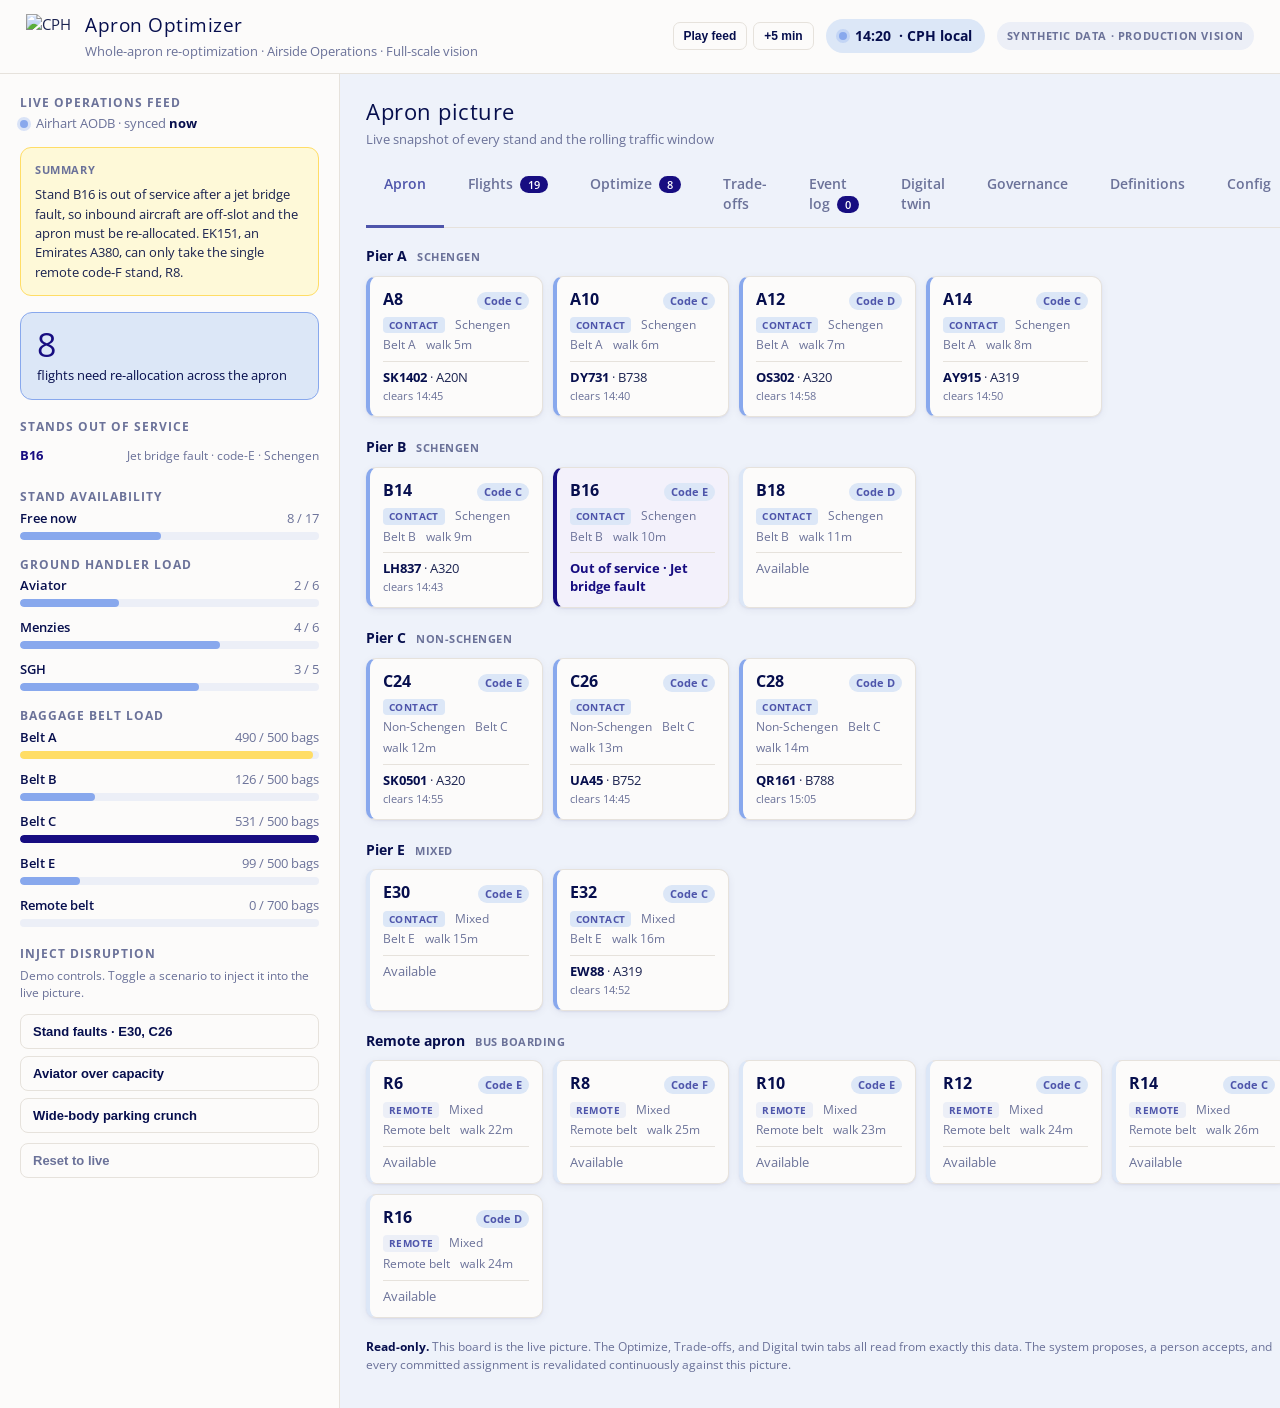
==== full-scale/index.html @ 027f17f8 "Initial commit: CPH Airside Disruption Copilot Decision-support copilot for airport stand allocation" ====
<!DOCTYPE html>
<html lang="en">
<head>
<meta charset="utf-8">
<meta name="viewport" content="width=device-width, initial-scale=1">
<title>CPH Apron Optimizer (Full Scale)</title>
<style>
  @font-face { font-family: 'CPH Airfield'; src: url('assets/fonts/CphAirfield-Positive.otf') format('opentype'); font-weight: 400 900; font-display: swap; }
  @font-face { font-family: 'Open Sans'; src: url('assets/fonts/OpenSans-Regular.ttf') format('truetype'); font-weight: 400; font-style: normal; font-display: swap; }
  @font-face { font-family: 'Open Sans'; src: url('assets/fonts/OpenSans-Italic.ttf') format('truetype'); font-weight: 400; font-style: italic; font-display: swap; }
  @font-face { font-family: 'Open Sans'; src: url('assets/fonts/OpenSans-Medium.ttf') format('truetype'); font-weight: 500; font-style: normal; font-display: swap; }
  @font-face { font-family: 'Open Sans'; src: url('assets/fonts/OpenSans-SemiBold.ttf') format('truetype'); font-weight: 600; font-style: normal; font-display: swap; }
  @font-face { font-family: 'Open Sans'; src: url('assets/fonts/OpenSans-Bold.ttf') format('truetype'); font-weight: 700; font-style: normal; font-display: swap; }

  :root {
    --midnight: #060e4d; --sunrise: #ffdd66; --sunshine: #fef9d8;
    --horizon: #dce7f7; --sky: #88a8ed; --twilight: #4e55ab; --evening: #170d81;
    --black: #171717; --white: #fcfbfa; --misty: #e6e2dc; --storm: #c4bfbb;
    --bg: #eef2fa; --card: #fcfbfa; --border: #e6e2dc; --ink: #1b2350; --muted: #6b7299;
    --pill: #eceff7; --shadow: 0 1px 2px rgba(6,14,77,0.06), 0 2px 8px rgba(6,14,77,0.06);
  }
  * { box-sizing: border-box; }
  body { margin: 0; background: var(--bg); color: var(--ink); font-family: 'Open Sans', -apple-system, "Segoe UI", Arial, sans-serif; font-size: 15px; line-height: 1.45; -webkit-font-smoothing: antialiased; }
  h1, h2 { font-family: 'CPH Airfield', 'Open Sans', sans-serif; font-weight: 400; letter-spacing: 0.5px; }

  header { display: flex; align-items: center; justify-content: space-between; padding: 12px 26px; background: var(--card); border-bottom: 1px solid var(--border); }
  .brand { display: flex; align-items: center; gap: 14px; }
  .logo-img { height: 44px; width: auto; display: block; }
  .brand h1 { font-size: 19px; margin: 0; color: var(--midnight); }
  .brand p { margin: 3px 0 0; font-size: 12.5px; color: var(--muted); }
  .head-right { display: flex; align-items: center; gap: 12px; }
  .clock { display: flex; align-items: center; gap: 8px; background: var(--horizon); color: var(--midnight); font-weight: 700; padding: 7px 13px; border-radius: 999px; font-size: 14px; font-variant-numeric: tabular-nums; }
  .clock .live { width: 8px; height: 8px; border-radius: 50%; background: var(--sky); box-shadow: 0 0 0 3px rgba(136,168,237,0.3); }
  .clock-ctl { display: flex; align-items: center; gap: 6px; }
  .clock-ctl button { background: var(--card); border: 1px solid var(--border); color: var(--midnight); font-size: 12px; font-weight: 600; padding: 6px 10px; border-radius: 7px; cursor: pointer; }
  .clock-ctl button:hover { border-color: var(--twilight); color: var(--twilight); }
  .clock-ctl button.on { background: var(--sunshine); border-color: var(--sunrise); }
  .badge { font-size: 11px; text-transform: uppercase; letter-spacing: 0.6px; color: var(--muted); background: var(--pill); padding: 6px 10px; border-radius: 999px; font-weight: 700; }

  .wrap { display: grid; grid-template-columns: 340px 1fr; min-height: calc(100vh - 70px); }
  .left { background: var(--card); border-right: 1px solid var(--border); padding: 20px; }
  .right { padding: 22px 26px; }
  .section-title { font-size: 12px; text-transform: uppercase; letter-spacing: 1px; color: var(--muted); margin: 0 0 4px; font-weight: 700; }
  .cap { font-size: 12px; color: var(--muted); margin: 0 0 12px; }

  .feed-row { display: flex; align-items: center; gap: 8px; font-size: 12.5px; color: var(--muted); margin-bottom: 14px; }
  .feed-row .live { width: 8px; height: 8px; border-radius: 50%; background: var(--sky); box-shadow: 0 0 0 3px rgba(136,168,237,0.3); flex: none; }
  .feed-row b { color: var(--midnight); }

  .disruption { background: var(--sunshine); border: 1px solid var(--sunrise); border-radius: 11px; padding: 13px 14px; margin-bottom: 16px; }
  .disruption h3 { margin: 0 0 5px; font-size: 13.5px; color: var(--midnight); }
  .disruption p { margin: 0; font-size: 12.5px; color: var(--ink); }
  .disruption .issue-head { font-size: 11px; text-transform: uppercase; letter-spacing: 0.6px; color: var(--muted); font-weight: 700; margin: 0 0 9px; }
  .issue-line { display: flex; gap: 9px; align-items: flex-start; margin-bottom: 9px; }
  .issue-line:last-of-type { margin-bottom: 0; }
  .issue-line .idot { width: 8px; height: 8px; border-radius: 50%; background: var(--evening); margin-top: 4px; flex: none; }
  .issue-line b { display: block; font-size: 13px; color: var(--midnight); }
  .issue-line .icap { font-size: 11.5px; color: var(--muted); }
  .redecide-note { margin: 10px 0 0; font-size: 12px; color: var(--evening); font-weight: 600; border-top: 1px solid var(--sunrise); padding-top: 8px; }

  .summary { background: var(--sunshine); border: 1px solid var(--sunrise); border-radius: 11px; padding: 13px 14px; margin-bottom: 16px; }
  .summary .issue-head { font-size: 11px; text-transform: uppercase; letter-spacing: 0.6px; color: var(--muted); font-weight: 700; margin: 0 0 7px; }
  .summary p { margin: 0; font-size: 12.5px; color: var(--ink); line-height: 1.55; }
  .oos-item { display: flex; align-items: baseline; justify-content: space-between; gap: 10px; padding: 7px 0; border-bottom: 1px solid var(--border); }
  .oos-item:last-child { border-bottom: none; }
  .oos-item .oos-id { font-weight: 700; color: var(--evening); font-size: 13px; }
  .oos-item .oos-meta { color: var(--muted); text-align: right; font-size: 11.5px; }

  .countbox { background: var(--horizon); border: 1px solid var(--sky); border-radius: 12px; padding: 14px 16px; margin: 0 0 18px; }
  .countbox .n { font-family: 'CPH Airfield', 'Open Sans', sans-serif; font-size: 34px; color: var(--evening); line-height: 1; }
  .countbox .t { font-size: 13px; color: var(--midnight); margin-top: 5px; }

  .gauge { margin-bottom: 12px; }
  .gauge-head { display: flex; justify-content: space-between; font-size: 12.5px; margin-bottom: 4px; }
  .gauge-head .k { color: var(--midnight); font-weight: 600; } .gauge-head .v { color: var(--muted); font-variant-numeric: tabular-nums; }
  .gauge-track { height: 8px; background: var(--pill); border-radius: 999px; overflow: hidden; }
  .gauge-fill { height: 100%; background: var(--sky); border-radius: 999px; }
  .gauge-fill.warn { background: var(--sunrise); }
  .gauge-fill.over { background: var(--evening); }

  .titlebar { display: flex; align-items: center; justify-content: space-between; margin-bottom: 14px; }
  .titlebar h2 { font-size: 22px; margin: 0; color: var(--midnight); }
  .titlebar .sub { font-size: 12.5px; color: var(--muted); margin: 3px 0 0; }

  .tabs { display: flex; gap: 6px; border-bottom: 1px solid var(--border); margin-bottom: 18px; }
  .tab { padding: 11px 18px; cursor: pointer; font-size: 14px; font-weight: 600; color: var(--muted); border-bottom: 3px solid transparent; margin-bottom: -1px; }
  .tab:hover { color: var(--midnight); }
  .tab.active { color: var(--twilight); border-bottom-color: var(--twilight); }
  .tab .pill-n { background: var(--evening); color: #fff; font-size: 11px; padding: 1px 8px; border-radius: 999px; margin-left: 7px; font-variant-numeric: tabular-nums; }
  .tabpane { display: none; } .tabpane.active { display: block; }

  .pier { margin-bottom: 20px; }
  .pier-head { display: flex; align-items: baseline; gap: 10px; margin-bottom: 9px; }
  .pier-head h3 { margin: 0; font-size: 14px; color: var(--midnight); }
  .pier-head .z { font-size: 11px; text-transform: uppercase; letter-spacing: 0.5px; color: var(--muted); font-weight: 700; }
  .stand-grid { display: grid; grid-template-columns: repeat(auto-fill, minmax(168px, 1fr)); gap: 10px; }
  .stand { background: var(--card); border: 1px solid var(--border); border-left: 4px solid var(--storm); border-radius: 10px; padding: 11px 13px; box-shadow: var(--shadow); }
  .stand.occupied { border-left-color: var(--sky); }
  .stand.free { border-left-color: var(--horizon); }
  .stand.oos { border-left-color: var(--evening); background: #f3f1fb; }
  .stand-top { display: flex; align-items: baseline; justify-content: space-between; margin-bottom: 6px; }
  .stand-id { font-size: 16px; font-weight: 700; color: var(--midnight); }
  .stand-code { font-size: 11px; font-weight: 700; color: var(--twilight); background: var(--horizon); padding: 1px 7px; border-radius: 999px; }
  .stand-meta { font-size: 11.5px; color: var(--muted); display: flex; flex-wrap: wrap; gap: 4px 10px; margin-bottom: 7px; }
  .stand-occ { font-size: 12.5px; border-top: 1px solid var(--border); padding-top: 7px; }
  .stand-occ .who { font-weight: 700; color: var(--midnight); }
  .stand-occ.free-txt { color: var(--muted); }
  .stand-occ.oos-txt { color: var(--evening); font-weight: 700; }
  .tag { font-size: 10px; font-weight: 700; text-transform: uppercase; letter-spacing: 0.4px; padding: 1px 6px; border-radius: 4px; }
  .tag.remote { background: var(--pill); color: var(--twilight); }
  .tag.contact { background: var(--horizon); color: var(--twilight); }

  table.data { width: 100%; border-collapse: collapse; font-size: 13px; background: var(--card); border: 1px solid var(--border); border-radius: 12px; overflow: hidden; box-shadow: var(--shadow); }
  table.data th, table.data td { text-align: left; padding: 10px 13px; border-bottom: 1px solid var(--border); }
  table.data th { color: var(--muted); font-weight: 700; font-size: 11px; text-transform: uppercase; letter-spacing: 0.5px; background: #f3f5fb; }
  table.data tr:last-child td { border-bottom: none; }
  table.data tr.realloc td { background: var(--sunshine); }
  table.data b { color: var(--midnight); }
  .t-old { color: var(--muted); text-decoration: line-through; font-size: 11.5px; margin-right: 5px; }
  .t-new { font-weight: 700; color: var(--midnight); font-variant-numeric: tabular-nums; }
  .band { font-size: 11px; color: var(--muted); }
  .pill { display: inline-flex; align-items: center; gap: 6px; font-size: 11px; font-weight: 700; text-transform: uppercase; letter-spacing: 0.4px; padding: 3px 9px; border-radius: 999px; background: var(--pill); color: var(--midnight); white-space: nowrap; }
  .pill.pos { background: var(--horizon); color: var(--twilight); }
  .pill.warn { background: var(--sunrise); color: var(--midnight); }
  .pill.crit { background: var(--evening); color: #fff; }
  .pill.muted { background: var(--pill); color: var(--muted); }
  .pill.tow { background: var(--sky); color: var(--midnight); }
  .tow-note { color: var(--twilight) !important; font-size: 11px; }

  .note { font-size: 12px; color: var(--muted); margin-top: 14px; line-height: 1.5; }
  .note b { color: var(--midnight); }

  .opt-intro { font-size: 13px; color: var(--ink); margin-bottom: 14px; max-width: 760px; }
  .opt-intro code { background: var(--pill); padding: 1px 6px; border-radius: 4px; font-size: 12px; }
  .btn-primary { background: var(--midnight); color: #fff; font-family: 'Open Sans', sans-serif; font-size: 14px; font-weight: 600; border: none; border-radius: 8px; padding: 11px 18px; cursor: pointer; }
  .btn-primary:hover { background: var(--evening); }
  .btn-primary:disabled { opacity: 0.55; cursor: default; }
  .solve-meta { display: none; flex-wrap: wrap; gap: 8px 10px; margin: 16px 0 6px; }
  .solve-meta.show { display: flex; }
  .chip { font-size: 12px; color: var(--muted); background: var(--card); border: 1px solid var(--border); border-radius: 999px; padding: 6px 12px; }
  .chip b { color: var(--midnight); font-variant-numeric: tabular-nums; }
  .chip.ok b { color: var(--twilight); }
  .chip.warn { background: var(--sunshine); border-color: var(--sunrise); } .chip.warn b { color: var(--evening); }

  .opt-panels { display: grid; grid-template-columns: 1fr 1fr; gap: 14px; margin-top: 16px; }
  @media (max-width: 1100px) { .opt-panels { grid-template-columns: 1fr; } }
  .panel { background: var(--card); border: 1px solid var(--border); border-radius: 12px; padding: 14px 16px; box-shadow: var(--shadow); }
  .panel h4 { margin: 0 0 8px; font-size: 13px; color: var(--midnight); }
  .panel h4 .band { font-weight: 400; }
  .panel .cap { font-size: 11.5px; color: var(--muted); margin: 8px 0 0; }
  .robust-score { font-size: 15px; color: var(--midnight); margin: 4px 0 2px; }
  .robust-score b { font-size: 22px; font-variant-numeric: tabular-nums; }
  .robust-score.ok b { color: var(--twilight); } .robust-score.mid b { color: var(--evening); } .robust-score.low b { color: var(--evening); }
  .value-tbl { width: 100%; border-collapse: collapse; font-size: 13px; }
  .value-tbl td { padding: 5px 0; border-bottom: 1px solid var(--border); }
  .value-tbl .vn { color: var(--muted); text-align: right; font-variant-numeric: tabular-nums; padding-right: 12px; }
  .value-tbl .vv { text-align: right; font-weight: 700; color: var(--twilight); font-variant-numeric: tabular-nums; white-space: nowrap; }
  .value-tbl .vv.neg { color: var(--muted); }
  .value-tbl .vtot td { border-bottom: none; border-top: 2px solid var(--evening); padding-top: 8px; font-weight: 700; color: var(--midnight); }
  .value-tbl .vtot .vv { color: var(--evening); font-size: 15px; }

  .gov-banner { display: flex; gap: 16px; align-items: center; background: var(--horizon); border: 1px solid var(--sky); border-radius: 12px; padding: 16px 18px; margin-bottom: 16px; }
  .gov-tier { flex: 0 0 auto; background: var(--midnight); color: #fff; font-weight: 700; font-size: 15px; padding: 10px 16px; border-radius: 10px; letter-spacing: 0.3px; }
  .gov-tier-x { font-size: 13.5px; color: var(--ink); line-height: 1.5; }
  .gov-tier-x b { color: var(--midnight); }
  .gov-grid { display: grid; grid-template-columns: 1fr 1fr; gap: 14px; }
  @media (max-width: 1100px) { .gov-grid { grid-template-columns: 1fr; } }
  .gov-card { background: var(--card); border: 1px solid var(--border); border-radius: 12px; padding: 14px 16px; box-shadow: var(--shadow); }
  .gov-card h4 { margin: 0 0 8px; font-size: 13.5px; color: var(--midnight); }
  .gov-card p, .gov-card li { font-size: 13px; color: var(--ink); line-height: 1.55; }
  .gov-card ul { margin: 0; padding-left: 18px; } .gov-card li { margin-bottom: 6px; }
  .gov-foot { font-size: 12.5px; color: var(--muted); margin-top: 16px; padding: 12px 15px; background: var(--bg); border-radius: 10px; border-left: 3px solid var(--twilight); }
  .roll-note { background: var(--horizon); border: 1px solid var(--sky); border-radius: 10px; padding: 11px 14px; margin: 14px 0 4px; font-size: 13px; color: var(--midnight); }
  .cost-cell { font-variant-numeric: tabular-nums; color: var(--muted); }
  .cost-cell b { color: var(--midnight); }
  .cost-split { font-size: 11px; color: var(--muted); }
  td.assigned b { color: var(--midnight); } td.assigned .ac { color: var(--muted); font-size: 11.5px; }

  .pareto-top { display: grid; grid-template-columns: minmax(420px, 560px) 1fr; gap: 22px; align-items: start; margin: 18px 0 6px; }
  @media (max-width: 1180px) { .pareto-top { grid-template-columns: 1fr; } }
  .scatter-box { background: var(--card); border: 1px solid var(--border); border-radius: 12px; padding: 14px 16px; box-shadow: var(--shadow); }
  .scatter-box h4 { margin: 0 0 2px; font-size: 13px; color: var(--midnight); }
  .scatter-box .hint { font-size: 11.5px; color: var(--muted); margin: 0 0 6px; line-height: 1.4; }
  .strat-cards { display: flex; flex-direction: column; gap: 10px; }
  .strat { background: var(--card); border: 1px solid var(--border); border-left: 4px solid var(--storm); border-radius: 11px; padding: 12px 14px; cursor: pointer; box-shadow: var(--shadow); }
  .strat:hover { border-color: var(--twilight); }
  .strat.sel { box-shadow: 0 0 0 2px var(--sunrise); }
  .strat.s-pax { border-left-color: var(--sky); }
  .strat.s-hdl { border-left-color: var(--twilight); }
  .strat.s-sch { border-left-color: var(--evening); }
  .strat-h { display: flex; align-items: baseline; justify-content: space-between; gap: 8px; }
  .strat-h b { font-size: 14px; color: var(--midnight); }
  .strat-h .tag2 { font-size: 10.5px; color: var(--muted); text-align: right; }
  .strat .sum { font-size: 12px; color: var(--muted); margin: 5px 0 9px; font-variant-numeric: tabular-nums; }
  .metric { display: grid; grid-template-columns: 70px 1fr 34px; gap: 8px; align-items: center; margin-bottom: 5px; }
  .metric .ml { font-size: 11px; color: var(--muted); text-transform: capitalize; }
  .metric .mt { height: 7px; background: var(--pill); border-radius: 999px; overflow: hidden; }
  .metric .mf { height: 100%; border-radius: 999px; background: var(--sky); }
  .metric .mf.best { background: var(--twilight); }
  .metric .mv { font-size: 11px; color: var(--muted); text-align: right; font-variant-numeric: tabular-nums; }
  .sel-head { font-size: 13px; color: var(--midnight); margin: 14px 0 10px; font-weight: 600; }
  .sel-head .band { font-weight: 400; }

  .defs { max-width: 940px; }
  .defs > section { margin-bottom: 24px; }
  .defs h3 { font-size: 15px; color: var(--midnight); margin: 0 0 3px; }
  .defs .lead { font-size: 12.5px; color: var(--muted); margin: 0 0 12px; line-height: 1.5; max-width: 760px; }
  .defs dl { margin: 0; display: grid; grid-template-columns: 210px 1fr; gap: 11px 22px; font-size: 13px; }
  .defs dt { color: var(--midnight); font-weight: 700; }
  .defs dd { margin: 0; color: var(--ink); line-height: 1.5; }
  .defs dd .f { font-family: "SF Mono", Menlo, Consolas, monospace; font-size: 12px; background: var(--pill); padding: 1px 6px; border-radius: 4px; color: var(--midnight); }
  .defs .callout { background: var(--sunshine); border: 1px solid var(--sunrise); border-radius: 10px; padding: 12px 15px; font-size: 12.5px; color: var(--ink); margin-top: 14px; line-height: 1.5; max-width: 820px; }
  .defs .callout b { color: var(--midnight); }
  .defs .secnote { border-top: 1px solid var(--border); margin-top: 22px; padding-top: 4px; }

  .twin-intro { font-size: 13px; color: var(--ink); margin-bottom: 14px; max-width: 820px; }
  .twin-controls { display: flex; align-items: center; gap: 14px; margin: 16px 0 8px; flex-wrap: wrap; }
  .twin-controls input[type=range] { width: 320px; accent-color: var(--twilight); }
  .twin-clock { font-variant-numeric: tabular-nums; font-weight: 700; color: var(--midnight); background: var(--horizon); padding: 7px 13px; border-radius: 999px; font-size: 14px; }
  .twin-play { background: var(--midnight); color: #fff; border: none; border-radius: 8px; padding: 9px 16px; font-weight: 600; font-size: 13px; cursor: pointer; }
  .twin-play.on { background: var(--evening); }
  .twin-strat { font-size: 12.5px; color: var(--muted); }
  .twin-strat b { color: var(--midnight); }
  .twin-mode { display: inline-flex; border: 1px solid var(--border); border-radius: 8px; overflow: hidden; }
  .twin-mode button { background: var(--card); border: none; padding: 8px 14px; font-size: 13px; font-weight: 600; color: var(--muted); cursor: pointer; }
  .twin-mode button:hover { color: var(--twilight); }
  .twin-mode button.on { background: var(--midnight); color: #fff; }
  .twin-charts { display: grid; grid-template-columns: 1fr; gap: 16px; }
  @media (min-width: 1650px) { .twin-charts { grid-template-columns: 1fr 1fr; } }
  .sankey-tip { position: fixed; display: none; z-index: 200; max-width: 280px; background: var(--midnight); color: #fff; font-size: 12px; line-height: 1.5; padding: 9px 12px; border-radius: 8px; box-shadow: 0 8px 24px rgba(6,14,77,0.35); pointer-events: none; }
  .sankey-tip b { color: var(--sunrise); }
  #sankeySvg path { transition: fill-opacity 0.12s; } #sankeySvg path:hover { fill-opacity: 0.62; }
  .cf-table th { text-align: center; vertical-align: top; }
  .cf-table td:not(:first-child) { text-align: center; font-variant-numeric: tabular-nums; }
  .cf-table .cf-active { background: var(--sunshine); }
  .cf-table th.cf-active { color: var(--midnight); }
  .cf-table td.cf-best { font-weight: 700; color: var(--twilight); }
  .cf-table .cf-syn { font-size: 10px; font-weight: 400; text-transform: none; letter-spacing: 0; color: var(--muted); }
  @keyframes flowdash { to { stroke-dashoffset: -32; } }
  .flow-edge { stroke-dasharray: 9 7; animation: flowdash 0.9s linear infinite; }
  .flow-edge.hot { animation-duration: 0.45s; }
  @keyframes flowpulse { 0%, 100% { opacity: 1; } 50% { opacity: 0.5; } }
  .flow-pulse { animation: flowpulse 1.1s ease-in-out infinite; }
  .gantt-box, .twin-events { background: var(--card); border: 1px solid var(--border); border-radius: 12px; padding: 14px 16px; box-shadow: var(--shadow); margin-bottom: 18px; }
  .gantt-box h4, .twin-events h4 { margin: 0 0 4px; font-size: 13px; color: var(--midnight); }
  .gantt-box .hint { font-size: 11.5px; color: var(--muted); margin: 0 0 8px; }
  .tw-cards { display: grid; grid-template-columns: repeat(3, 1fr); gap: 12px; margin-bottom: 18px; }
  @media (max-width: 1080px) { .tw-cards { grid-template-columns: repeat(2, 1fr); } }
  .tw-card { background: #f6f8fd; border: 1px solid var(--border); border-radius: 10px; padding: 11px 13px; }
  .tw-card .lbl { font-size: 11.5px; color: var(--muted); margin-bottom: 2px; }
  .tw-card .val { font-size: 23px; font-family: 'CPH Airfield', 'Open Sans', sans-serif; color: var(--midnight); line-height: 1.1; font-variant-numeric: tabular-nums; }
  .tw-card .val small { font-size: 12px; color: var(--muted); font-family: 'Open Sans', sans-serif; }
  .tw-card .val.warn { color: #8a6d00; } .tw-card .val.crit { color: var(--evening); }
  .tw-card svg { display: block; margin-top: 5px; }
  .evt { display: flex; gap: 10px; font-size: 12.5px; padding: 7px 0; border-bottom: 1px solid var(--border); }
  .evt:last-child { border-bottom: none; }
  .evt.future { opacity: 0.38; }
  .evt .et { color: var(--muted); font-variant-numeric: tabular-nums; min-width: 48px; font-weight: 700; }
  .evt .ed { color: var(--ink); }
  .evt-sub { margin-top: 4px; font-size: 11.5px; color: var(--muted); line-height: 1.6; }
  .evt-chip { display: inline-block; font-size: 11px; font-weight: 700; color: var(--twilight); background: var(--horizon); padding: 0 6px; border-radius: 4px; }
  .evt .dotc { width: 8px; height: 8px; border-radius: 50%; margin-top: 5px; flex: none; }
  .dotc.conflict { background: var(--evening); } .dotc.handler { background: var(--sunrise); } .dotc.queue { background: var(--sky); } .dotc.conn { background: var(--twilight); }

  .rail-actions { display: flex; gap: 8px; margin: 0 0 18px; }
  .rail-actions .btn-ghost { flex: 1; }
  .injector { display: flex; flex-direction: column; gap: 7px; margin-top: 6px; }
  .injector .btn-ghost { width: 100%; text-align: left; }
  .injector .btn-ghost.active { background: var(--sunshine); border-color: var(--sunrise); color: var(--midnight); }
  .injector .reset { color: var(--muted); margin-top: 3px; }
  .injector .reset:hover { color: var(--twilight); }

  .cfg-grid { display: grid; grid-template-columns: repeat(auto-fit, minmax(240px, 1fr)); gap: 14px; }
  .cfg-card { background: var(--card); border: 1px solid var(--border); border-radius: 12px; padding: 14px 16px; box-shadow: var(--shadow); }
  .cfg-card h4 { margin: 0 0 2px; font-size: 13.5px; color: var(--midnight); }
  .cfg-card .cfg-note { margin: 0 0 12px; font-size: 11.5px; color: var(--muted); line-height: 1.45; }
  .cfg-row { display: flex; align-items: center; justify-content: space-between; gap: 12px; margin-bottom: 9px; }
  .cfg-row:last-child { margin-bottom: 0; }
  .cfg-row label { font-size: 12.5px; color: var(--ink); }
  .cfg-row .cfg-unit { color: var(--muted); font-size: 11px; }
  .cfg-row input[type=number] { width: 86px; padding: 6px 8px; font-size: 13px; border: 1px solid var(--border); border-radius: 7px; font-family: inherit; text-align: right; color: var(--midnight); font-variant-numeric: tabular-nums; }
  .cfg-row input[type=number]:focus { outline: none; border-color: var(--twilight); }
  .cfg-row input[type=checkbox] { width: 18px; height: 18px; accent-color: var(--twilight); cursor: pointer; }
  .btn-ghost { background: var(--card); color: var(--midnight); border: 1px solid var(--border); border-radius: 8px; padding: 9px 12px; font-size: 13px; font-weight: 600; cursor: pointer; }
  .btn-ghost:hover { border-color: var(--twilight); color: var(--twilight); }
  .btn-ghost.active { background: var(--sunshine); border-color: var(--sunrise); color: var(--midnight); }

  .chg-summary { display: flex; gap: 8px; flex-wrap: wrap; margin: 4px 0 16px; }
  .chg-list { background: var(--card); border: 1px solid var(--border); border-radius: 12px; box-shadow: var(--shadow); overflow: hidden; }
  .chg-row { display: grid; grid-template-columns: 18px 54px 130px 1fr auto; gap: 12px; align-items: center; padding: 11px 16px; border-bottom: 1px solid var(--border); font-size: 13px; }
  .chg-row:last-child { border-bottom: none; }
  .chg-row.clickable { cursor: pointer; }
  .chg-row.clickable:hover { background: #f6f8fd; }
  .chg-row .chev { color: var(--storm); font-size: 11px; transition: transform 0.15s ease; }
  .chg-row.open .chev { transform: rotate(90deg); color: var(--twilight); }
  .chg-row.open { background: #f6f8fd; }
  .chg-row .ct { color: var(--muted); font-variant-numeric: tabular-nums; font-weight: 700; }
  .chg-row .cr { color: var(--ink); }
  .chg-row .cr .reason { color: var(--muted); }
  .chg-row.supersede .cr { color: var(--evening); }
  .chg-undo { background: var(--card); border: 1px solid var(--border); border-radius: 7px; padding: 5px 11px; font-size: 12px; font-weight: 600; cursor: pointer; color: var(--midnight); }
  .chg-undo:hover { border-color: var(--twilight); color: var(--twilight); }
  .act-pill { font-size: 10.5px; font-weight: 700; text-transform: uppercase; letter-spacing: 0.4px; padding: 2px 9px; border-radius: 999px; white-space: nowrap; }
  .act-pill.assign { background: var(--horizon); color: var(--twilight); }
  .act-pill.escalate { background: var(--sunrise); color: var(--midnight); }
  .act-pill.supersede { background: var(--evening); color: #fff; }
  .act-pill.undo, .act-pill.restore, .act-pill.inject { background: var(--pill); color: var(--midnight); }
  .act-pill.accept { background: var(--midnight); color: #fff; }

  .chg-detail { background: #eef2fa; border-bottom: 1px solid var(--border); padding: 14px 18px 16px 84px; }
  .ctl-head { font-size: 12px; color: var(--muted); margin-bottom: 12px; }
  .ctl-head b { color: var(--midnight); }
  .ctl { position: relative; }
  .ctl::before { content: ''; position: absolute; left: 63px; top: 8px; bottom: 8px; width: 2px; background: var(--border); }
  .ctl-row { display: grid; grid-template-columns: 50px 16px 1fr; gap: 10px; align-items: baseline; padding: 5px 0; font-size: 12.5px; position: relative; }
  .ctl-row .ctl-t { color: var(--muted); font-variant-numeric: tabular-nums; font-weight: 700; text-align: right; }
  .ctl-dot { width: 9px; height: 9px; border-radius: 50%; margin-top: 4px; background: var(--sky); box-shadow: 0 0 0 3px #eef2fa; }
  .ctl-dot.sched { background: var(--storm); } .ctl-dot.pred { background: var(--sky); }
  .ctl-dot.assign { background: var(--twilight); } .ctl-dot.supersede { background: var(--evening); }
  .ctl-dot.escalate { background: var(--sunrise); } .ctl-dot.restore, .ctl-dot.undo, .ctl-dot.ack { background: var(--storm); }
  .ctl-x b { color: var(--midnight); } .ctl-x small { color: var(--muted); margin-left: 6px; }
  .cf-flight { color: var(--midnight); cursor: pointer; border-bottom: 1px dotted var(--storm); }
  .cf-flight:hover { color: var(--twilight); border-bottom-color: var(--twilight); }

  .log-filter { display: flex; flex-wrap: wrap; gap: 6px; margin: 0 0 14px; }
  .log-filter .lf { font-size: 12px; font-weight: 600; color: var(--muted); background: var(--card); border: 1px solid var(--border); border-radius: 999px; padding: 5px 12px; cursor: pointer; }
  .log-filter .lf:hover { border-color: var(--twilight); color: var(--twilight); }
  .log-filter .lf.on { background: var(--midnight); border-color: var(--midnight); color: #fff; }

  .stale-banner { background: var(--sunshine); border: 1px solid var(--sunrise); border-left: 4px solid var(--evening); border-radius: 10px; padding: 12px 15px; margin: 14px 0 4px; font-size: 13px; color: var(--midnight); font-weight: 600; }

  .act-pill.ack { background: var(--pill); color: var(--midnight); }
  .row-act { font-size: 11.5px; font-weight: 600; border-radius: 7px; padding: 4px 10px; cursor: pointer; white-space: nowrap; margin-left: 7px;
    background: var(--sunrise); border: 1px solid var(--sunrise); color: var(--midnight); }
  .row-act:hover { filter: brightness(0.96); }
  .row-act.ghost { background: var(--card); border-color: var(--border); color: var(--muted); }
  .row-act.ghost:hover { border-color: var(--twilight); color: var(--twilight); }

  .modal-overlay { position: fixed; inset: 0; background: rgba(6,14,77,0.4); display: none; align-items: center; justify-content: center; z-index: 100; }
  .modal-overlay.show { display: flex; }
  .modal { background: #fff; border-radius: 14px; width: 560px; max-width: 92vw; padding: 24px; box-shadow: 0 20px 60px rgba(6,14,77,0.35); }
  .modal h3 { margin: 0 0 4px; color: var(--midnight); font-size: 18px; }
  .modal .sub { color: var(--muted); font-size: 13px; margin-bottom: 14px; }
  .modal .esc-msg { width: 100%; box-sizing: border-box; min-height: 184px; background: var(--bg); border: 1px solid var(--border); border-radius: 10px;
    padding: 13px; font-size: 12.5px; line-height: 1.5; color: var(--ink); margin-bottom: 16px; resize: vertical;
    font-family: "SF Mono", Menlo, Consolas, monospace; }
  .modal .esc-msg:focus { outline: none; border-color: var(--twilight); }
  .modal .actions { display: flex; gap: 10px; justify-content: flex-end; align-items: center; }
  .modal .mini { font-size: 13px; font-weight: 600; border-radius: 8px; padding: 8px 15px; cursor: pointer; border: 1px solid var(--border); background: var(--card); color: var(--midnight); }
  .modal .mini:hover { border-color: var(--twilight); }
  .modal .mini.ghost { color: var(--muted); margin-right: auto; }
  .modal .mini.primary { background: var(--midnight); border-color: var(--midnight); color: #fff; }
</style>
</head>
<body>
<header>
  <div class="brand">
    <img class="logo-img" src="assets/img/CPH_Logo_Aeronautic_Primary_Full_RGB.png" alt="CPH">
    <div>
      <h1>Apron Optimizer</h1>
      <p>Whole-apron re-optimization &middot; Airside Operations &middot; Full-scale vision</p>
    </div>
  </div>
  <div class="head-right">
    <div class="clock-ctl">
      <button id="playBtn" onclick="togglePlay()">Play feed</button>
      <button id="stepBtn" onclick="step(5)">+5 min</button>
    </div>
    <span class="clock"><span class="live"></span><span id="clockText">14:20</span> &middot; CPH local</span>
    <span class="badge">Synthetic data &middot; Production vision</span>
  </div>
</header>

<div class="wrap">
  <aside class="left">
    <p class="section-title">Live operations feed</p>
    <div class="feed-row"><span class="live"></span><span id="feedStatus">Airhart AODB &middot; synced <b>now</b></span></div>

    <div class="summary" id="summaryBox"></div>

    <div class="countbox">
      <div class="n" id="reallocCount">0</div>
      <div class="t">flights need re-allocation across the apron</div>
    </div>

    <p class="section-title">Stands out of service</p>
    <div class="oos-list" id="oosList"></div>

    <p class="section-title" style="margin-top:16px">Stand availability</p>
    <div class="gauge" id="standGauge"></div>

    <p class="section-title" style="margin-top:16px">Ground handler load</p>
    <div id="handlerGauges"></div>

    <p class="section-title" style="margin-top:16px">Baggage belt load</p>
    <div id="beltGauges"></div>

    <p class="section-title" style="margin-top:18px">Inject disruption</p>
    <p class="cap">Demo controls. Toggle a scenario to inject it into the live picture.</p>
    <div class="injector">
      <button class="btn-ghost" id="disrStand" onclick="toggleDisruption('standFaults')">Stand faults &middot; E30, C26</button>
      <button class="btn-ghost" id="disrHandler" onclick="toggleDisruption('handlerShortage')">Aviator over capacity</button>
      <button class="btn-ghost" id="disrCrunch" onclick="toggleDisruption('standCrunch')">Wide-body parking crunch</button>
      <button class="btn-ghost reset" id="resetBtn" onclick="resetLive()">Reset to live</button>
    </div>
  </aside>

  <main class="right">
    <div class="titlebar">
      <div>
        <h2 id="paneTitle">Apron picture</h2>
        <p class="sub" id="paneSub">Live snapshot of every stand and the rolling traffic window</p>
      </div>
    </div>

    <div class="tabs">
      <div class="tab active" data-tab="apron" onclick="showTab('apron')">Apron</div>
      <div class="tab" data-tab="flights" onclick="showTab('flights')">Flights<span class="pill-n" id="flightTabN">0</span></div>
      <div class="tab" data-tab="optimize" onclick="showTab('optimize')">Optimize<span class="pill-n" id="optTabN">0</span></div>
      <div class="tab" data-tab="pareto" onclick="showTab('pareto')">Trade-offs</div>
      <div class="tab" data-tab="changes" onclick="showTab('changes')">Event log<span class="pill-n" id="changesTabN">0</span></div>
      <div class="tab" data-tab="twin" onclick="showTab('twin')">Digital twin</div>
      <div class="tab" data-tab="gov" onclick="showTab('gov')">Governance</div>
      <div class="tab" data-tab="defs" onclick="showTab('defs')">Definitions</div>
      <div class="tab" data-tab="config" onclick="showTab('config')">Config</div>
    </div>

    <section class="tabpane active" id="pane-apron">
      <div id="apronView"></div>
      <p class="note"><b>Read-only.</b> This board is the live picture. The Optimize, Trade-offs, and Digital twin tabs all read from exactly this data. The system proposes, a person accepts, and every committed assignment is revalidated continuously against this picture.</p>
    </section>

    <section class="tabpane" id="pane-flights">
      <table class="data">
        <thead>
          <tr>
            <th>Flight</th><th>Route</th><th>Type / code</th><th>Zone</th>
            <th>On-block (sched &middot; predicted)</th><th>Handler</th><th>Pax / bags</th><th>Status</th>
          </tr>
        </thead>
        <tbody id="flightRows"></tbody>
      </table>
      <p class="note"><b>Predicted times</b> come from the ML timing layer, shown synthetic here, as predicted on-block against schedule with an uncertainty band in minutes. The <b>live feed</b> advances the clock and counts each flight down toward its predicted on-block.</p>
    </section>

    <section class="tabpane" id="pane-optimize">
      <p class="opt-intro">The whole apron is re-optimized in one pass as a binary assignment problem, solved by a real mixed-integer solver, <code>glpk.js</code> (GLPK compiled to WebAssembly), running locally in the browser. Each <code>x[flight,stand]</code> is a 0/1 decision. <b>Hard constraints</b> are size code, stand availability, and no two aircraft overlapping in time on one stand. <b>Soft costs</b>, weighted into the objective, are passenger walking distance and connections, ground-handler load, and schedule stability including remote-stand and zone-change penalties. This solves one balanced objective; the Trade-offs tab traces the full Pareto front of non-dominated strategies.</p>

      <button class="btn-primary" id="optBtn" onclick="runOptimization()">Run apron optimization</button>
      <button class="btn-ghost" id="rollBtn" onclick="rollingReoptimize()" style="margin-left:8px">Advance 5 min and re-optimize</button>

      <div class="solve-meta" id="solveMeta"></div>

      <div id="optStale"></div>

      <div id="optResult"></div>

      <div class="opt-panels"><div id="optRobust"></div><div id="optValue"></div></div>

      <button class="btn-primary" id="optAcceptBtn" style="display:none;margin-top:14px" onclick="acceptOptimize()">Accept this allocation &rarr;</button>
    </section>

    <section class="tabpane" id="pane-pareto">
      <p class="opt-intro">There is no single best allocation. The three objectives conflict: protecting passenger walking distance worsens handler balance, and maximizing contact-stand use sacrifices schedule stability. The solver traces the <b>Pareto front</b> of non-dominated allocations with an epsilon-constraint sweep over the same MIP, minimizing one objective while bounding the others, then surfaces three signature strategies. You, or the governance owner, choose which trade-off to accept. The chosen strategy is what the digital twin projects forward.</p>

      <button class="btn-primary" id="paretoBtn" onclick="runPareto()">Compute trade-off front</button>

      <div class="solve-meta" id="paretoStatus"></div>

      <div id="paretoUI"></div>
    </section>

    <section class="tabpane" id="pane-changes">
      <p class="opt-intro">Every committed decision is logged here. After any change to the operating picture, the clock advancing or a disruption injected, the system re-checks every committed assignment against the current constraints, not only the flights still in the queue. An assignment that is no longer valid is superseded and returned to the decision queue, and clearing the condition restores it. This is continuous revalidation, computed against the live picture rather than assumed final.</p>
      <div id="changesUI"></div>
    </section>

    <section class="tabpane" id="pane-twin">
      <p class="twin-intro">The digital twin takes the allocation you chose on the Trade-offs tab and projects it forward in time. The whole-apron optimizer places aircraft for the picture as it is now. The twin runs the clock on and reveals the second-order consequences a snapshot cannot see: passport queues building, baggage belts loading, ground handlers stretching, and connections coming under threat. This is the depth-over-time the per-flight tool cannot reach.</p>

      <button class="btn-primary" id="twinBtn" onclick="runTwin()">Project the chosen strategy forward</button>

      <div id="twinUI"></div>
    </section>

    <section class="tabpane" id="pane-gov">
      <p class="opt-intro">How this system sits under the EU AI Act, and what keeps it compliant in practice. The honest position is to classify it at the tier it actually occupies, apply the oversight of a higher tier voluntarily, and name the threshold that would move it up.</p>

      <div class="gov-banner">
        <div class="gov-tier">Limited&#8209;risk</div>
        <div class="gov-tier-x">
          <b>Most likely limited&#8209;risk, not Annex III high&#8209;risk.</b>
          A read&#8209;only, advisory stand allocator is not a safety component of critical infrastructure, even though an airport is critical infrastructure. The system proposes and explains; a person decides and accepts. It is decision support, not an automated safety function.
        </div>
      </div>

      <div class="gov-grid">
        <div class="gov-card">
          <h4>What applies at limited&#8209;risk</h4>
          <ul>
            <li><b>Transparency duties (Article 50)</b> on the conversational interface: people are told they are interacting with an AI, and AI&#8209;generated content is identifiable.</li>
            <li><b>GPAI obligations</b> sit with the model provider, Microsoft, as the foundation&#8209;model and Copilot Studio provider, not with the airport as the deployer.</li>
          </ul>
        </div>
        <div class="gov-card">
          <h4>The threshold to high&#8209;risk</h4>
          <p>What would move this up is <b>autonomy</b>. Writing allocations back to Airhart automatically, or cancelling or diverting flights without a person, would make it a safety&#8209;relevant automated component. Staying read&#8209;only and advisory, with a human accepting every change, keeps it below that line. <b>Article 14 human oversight</b> is the design boundary: disregard, override, reverse, and stop.</p>
        </div>
        <div class="gov-card">
          <h4>What binds in practice, regardless of tier</h4>
          <ul>
            <li><b>GDPR.</b> Passenger and connection records are personal data, so lawful basis, data minimisation, and retention limits apply. This demo runs on synthetic data only.</li>
            <li><b>Danish co&#8209;determination.</b> A system that changes how duty managers and ground staff work is subject to works&#8209;council consultation under the Danish model. Engage the works council early, not after deployment.</li>
          </ul>
        </div>
        <div class="gov-card">
          <h4>The position we take</h4>
          <p>Classify honestly as limited&#8209;risk. Apply high&#8209;risk&#8209;grade oversight voluntarily: the Article 14 controls plus a full, replayable audit log of every proposal and decision. Name the threshold that would trigger high&#8209;risk, and treat crossing it, write&#8209;back or auto&#8209;cancel, as a governance decision rather than a feature toggle.</p>
        </div>
      </div>

      <p class="gov-foot">Current posture in this build: read&#8209;only, advisory, human&#8209;in&#8209;the&#8209;loop. The system never allocates autonomously and never cancels or diverts a flight. Every committed assignment is revalidated continuously and logged in the Event log.</p>
    </section>

    <section class="tabpane" id="pane-defs">
      <div class="defs">
        <section>
          <h3>The decision and the engine</h3>
          <p class="lead">The app re-allocates every disrupted flight across the whole apron at once, computes the result with a real optimizer, and presents it for a person to confirm. It is read-only and advisory.</p>
          <dl>
            <dt>The decision</dt>
            <dd>Assign each flight that needs a stand to one stand, or escalate it if none fits. Stand allocation is the airport's own call. Divert and cancel stay with the airline, ATC, and the Network Manager.</dd>
            <dt>Binary assignment (MIP)</dt>
            <dd>Each flight-and-stand pairing is a yes-or-no decision, <span class="f">x[flight, stand]</span> set to 1 or 0. A mixed-integer program picks the set of 1s that minimizes total cost while obeying the hard constraints. Solved by <span class="f">glpk.js</span>, the GLPK solver compiled to WebAssembly, running locally in the browser.</dd>
            <dt>Hard constraints</dt>
            <dd>Rules that cannot be broken: a stand's size code must fit the aircraft, a stand that is out of service or already occupied at that time is unavailable, and no two aircraft may overlap in time on one stand.</dd>
            <dt>Soft costs</dt>
            <dd>Preferences, not rules. Every option carries a cost, and the solver minimizes the weighted total. These are the three objective scores below.</dd>
            <dt>Escalate</dt>
            <dd>If no stand can take a flight, the solver assigns an escalate option rather than forcing an illegal stand. That surfaces the flight as a redirect or cancel candidate for the airline and ATC. The airport never cancels a flight itself.</dd>
          </dl>
        </section>

        <section>
          <h3>The three objective scores</h3>
          <p class="lead">Each score is the sum across all re-allocated flights. Lower is better. The numbers are dimensionless cost points, not minutes, meters, or kroner. Compare scores within one axis, never across axes: a passenger score of 294 is not "worse" than a handler score of 85.</p>
          <dl>
            <dt>Passenger score</dt>
            <dd>How far passengers walk and how exposed their connections are. Per flight, <span class="f">(passengers / 100 &times; walking time)</span> plus a connection-risk penalty when a remote stand carries tight connections. Higher when more passengers walk further, or connecting passengers land far out.</dd>
            <dt>Handler score</dt>
            <dd>Ground-handler strain. Per flight, <span class="f">handler load factor &times; remote-or-contact multiplier &times; flight size</span>, plus the distance from that handler's apron base. Higher when a stretched handler services remote stands or stands far from its equipment.</dd>
            <dt>Schedule score</dt>
            <dd>Plan stability and contact-stand use. A fixed penalty of <span class="f">40</span> per remote stand used, <span class="f">8</span> per size code a stand is larger than the aircraft, and <span class="f">25</span> for a forced zone change. Higher when the plan leans on remote stands, oversized stands, or zone changes.</dd>
          </dl>
          <div class="callout"><b>On the unit.</b> These are relative synthetic scores. They capture the shape of the trade-off correctly but not its real-world magnitude. In production they would be calibrated to real units, for example passenger connection-minutes lost, handler overtime-hours, schedule delay-minutes, or a euro cost, so the trade-off is expressed in terms operations and finance negotiate over. The optimization and the Pareto structure are real; the calibration is the next step.</div>
        </section>

        <section>
          <h3>Trade-offs and the Pareto front</h3>
          <p class="lead">The three objectives conflict, so there is no single best allocation. The solver lays out the genuine choices and leaves the judgment to a person.</p>
          <dl>
            <dt>Dominance</dt>
            <dd>Allocation A dominates allocation B if A is at least as good as B on all three scores and strictly better on at least one. B is then strictly worse, a wasted option, so it is discarded.</dd>
            <dt>Non-dominated allocation</dt>
            <dd>One that nothing dominates. To improve any one score you must give up ground on another. These are the only options worth considering.</dd>
            <dt>Pareto front</dt>
            <dd>The full set of non-dominated allocations, the points plotted in the scatter. There is no mathematically best option among them. Dominance ranks bad options out, but cannot rank the survivors. Choosing one needs a human preference.</dd>
            <dt>Signature strategies</dt>
            <dd>The three extreme points on the front: lowest passenger score (protect passengers), lowest handler score (protect handlers), lowest schedule score (protect schedule).</dd>
            <dt>Epsilon-constraint method</dt>
            <dd>How the front is traced. Minimize one objective while capping the other two, then sweep the caps across a grid. Each solve returns one non-dominated point. This is the correct method for an integer program, where a simple weighted average would skip valid points.</dd>
          </dl>
        </section>

        <section>
          <h3>Airport and operations terms</h3>
          <dl>
            <dt>Size code (A to F)</dt>
            <dd>ICAO aerodrome reference code by wingspan. A stand's maximum code must be equal to or larger than the aircraft's. An A320 is code C, a B777 is E, an A380 is F. R8 is the only code-F stand, so the EK151 A380 can only go there.</dd>
            <dt>Contact vs remote</dt>
            <dd>A contact stand has a jet bridge at the terminal. A remote stand sits on the apron and needs bus boarding plus extra handling, so it costs passengers and handlers more.</dd>
            <dt>Schengen / non-Schengen</dt>
            <dd>Passport-control routing. A Schengen flight on a non-Schengen contact stand, or the reverse, forces a zone change, which the schedule score penalizes. Remote stands are zone-neutral.</dd>
            <dt>Baggage belt</dt>
            <dd>Each contact pier feeds one reclaim belt; remote stands share the remote belt. Belt load is the bags currently feeding it.</dd>
            <dt>Ground handler</dt>
            <dd>The company servicing the turnaround (Aviator, Menzies, and SGH here), each with a capacity of simultaneous turnarounds. A handler near capacity is an operational risk.</dd>
            <dt>Handler base</dt>
            <dd>Each handler stages crews and equipment in an apron zone. Servicing a stand far from that base adds drive time and vehicle cycles, counted in the handler score as strain.</dd>
            <dt>Dwell</dt>
            <dd>Minutes a flight occupies a stand, from on-block to off-block.</dd>
            <dt>Walking-time proxy</dt>
            <dd>Minutes from a stand to central immigration and connections, used as the passenger-distance measure.</dd>
          </dl>
        </section>

        <section class="secnote">
          <h3>Data, timing, and governance</h3>
          <dl>
            <dt>Synthetic data</dt>
            <dd>The traffic is illustrative, seeded with real CPH carriers and routes. EK151 is the real Emirates A380 from Dubai. Other flight numbers are realistic but not claimed as specific scheduled services.</dd>
            <dt>ML predicted times</dt>
            <dd>Predicted on-block times with an uncertainty band, shown synthetic here, standing in for a model trained on historical A-CDM data. The scheduled time is struck through against the prediction.</dd>
            <dt>Live feed (Airhart)</dt>
            <dd>The ticking clock and the gauges stand in for a live read-only feed from CPH's airport operational database, Airhart, with handler, baggage, and passenger-connection data.</dd>
            <dt>Governance</dt>
            <dd>Read-only, advisory, human-in-the-loop. The system computes and explains; a person decides and confirms. It never allocates autonomously and never cancels or diverts a flight, in line with EU AI Act Article 14 human oversight.</dd>
          </dl>
        </section>
      </div>
    </section>

    <section class="tabpane" id="pane-config">
      <p class="opt-intro">These are the policy constants the governance owner tunes, surfaced in one place instead of hidden in the code. Each change re-runs the optimization, so you can see its effect on the allocation. The defaults reproduce the verified base scenario exactly; <b>Reset to defaults</b> restores them.</p>
      <div id="configUI"></div>
    </section>
  </main>
</div>

<div class="modal-overlay" id="modal" onclick="if(event.target===this)closeModal()">
  <div class="modal" id="modalBox"></div>
</div>

<script type="module">
  /* Vendored solver: glpk.js v5.0.0 (GLPK via WebAssembly), self-contained and offline.
     The browser build spawns a worker from an inline blob, so solve() is async. */
  import GLPK from './assets/glpk.js';
  window.__glpkReady = GLPK()
    .then(g => { window.__glpk = g; return g; })
    .catch(err => { console.error('GLPK init failed:', err); throw err; });
</script>

<script>
/* ----------------------------------------------------------------------
   CPH Apron Optimizer (Full Scale) - synthetic data model + live board.
   Times are minutes since local midnight. Base "now" is 14:20 = 860.
   This file is the data foundation; later phases add the MIP optimizer,
   the Pareto chooser, and the digital twin, all reading these structures.
---------------------------------------------------------------------- */

const BASE_NOW = 860; // 14:20

const HANDLERS = [
  { id: 'Aviator', capacity: 6 },
  { id: 'Menzies', capacity: 6 },
  { id: 'SGH', capacity: 5 },
];

// Baggage belts: each contact pier feeds one belt; remote stands share the remote belt.
const BELTS = ['Belt A', 'Belt B', 'Belt C', 'Belt E', 'Remote belt'];

// zone: S = Schengen, N = non-Schengen, M = mixed. code = ICAO size code (max the stand takes).
// walk = walking-time proxy (minutes) from stand to central immigration / connections.
const STANDS = [
  // Pier A - Schengen contact
  { id: 'A8',  type: 'contact', code: 'C', zone: 'S', belt: 'Belt A', walk: 5,  oos: false },
  { id: 'A10', type: 'contact', code: 'C', zone: 'S', belt: 'Belt A', walk: 6,  oos: false },
  { id: 'A12', type: 'contact', code: 'D', zone: 'S', belt: 'Belt A', walk: 7,  oos: false },
  { id: 'A14', type: 'contact', code: 'C', zone: 'S', belt: 'Belt A', walk: 8,  oos: false },
  // Pier B - Schengen contact (B16 is the central stand that fails)
  { id: 'B14', type: 'contact', code: 'C', zone: 'S', belt: 'Belt B', walk: 9,  oos: false },
  { id: 'B16', type: 'contact', code: 'E', zone: 'S', belt: 'Belt B', walk: 10, oos: true,  oosReason: 'Jet bridge fault' },
  { id: 'B18', type: 'contact', code: 'D', zone: 'S', belt: 'Belt B', walk: 11, oos: false },
  // Pier C - non-Schengen contact
  { id: 'C24', type: 'contact', code: 'E', zone: 'N', belt: 'Belt C', walk: 12, oos: false },
  { id: 'C26', type: 'contact', code: 'C', zone: 'N', belt: 'Belt C', walk: 13, oos: false },
  { id: 'C28', type: 'contact', code: 'D', zone: 'N', belt: 'Belt C', walk: 14, oos: false },
  // Pier E - mixed contact
  { id: 'E30', type: 'contact', code: 'E', zone: 'M', belt: 'Belt E', walk: 15, oos: false },
  { id: 'E32', type: 'contact', code: 'C', zone: 'M', belt: 'Belt E', walk: 16, oos: false },
  // Remote stands (bus boarding)
  { id: 'R6',  type: 'remote', code: 'E', zone: 'M', belt: 'Remote belt', walk: 22, oos: false },
  { id: 'R8',  type: 'remote', code: 'F', zone: 'M', belt: 'Remote belt', walk: 25, oos: false },
  { id: 'R10', type: 'remote', code: 'E', zone: 'M', belt: 'Remote belt', walk: 23, oos: false },
  { id: 'R12', type: 'remote', code: 'C', zone: 'M', belt: 'Remote belt', walk: 24, oos: false },
  { id: 'R14', type: 'remote', code: 'C', zone: 'M', belt: 'Remote belt', walk: 26, oos: false },
  { id: 'R16', type: 'remote', code: 'D', zone: 'M', belt: 'Remote belt', walk: 24, oos: false },
];

/* Flights.
   needsRealloc = true  -> part of the disruption set the optimizer must place.
   needsRealloc = false -> already settled on a stand this window (board context,
                           and it consumes a stand + handler slot + belt capacity).
   schedOn  = scheduled on-block (minutes). predOn = ML predicted on-block.
   predBand = +/- minutes uncertainty on the ML prediction.
   dwell    = stand occupancy minutes (on-block to off-block).
   conPax   = connecting passengers. minCon = tightest connection time (minutes).
*/
const FLIGHTS = [
  // --- disruption set: need a stand now ---
  { id: 'SK1425', carrier: 'SAS',        from: 'OSL', dir: 'arr', ac: 'A320', code: 'C', zone: 'S', handler: 'SGH',
    plannedStand: 'B16', schedOn: 855, predOn: 868, predBand: 4, dwell: 45, pax: 168, bags: 140, conPax: 38, minCon: 35, needsRealloc: true },
  { id: 'LH2438', carrier: 'Lufthansa',  from: 'FRA', dir: 'arr', ac: 'A321', code: 'C', zone: 'S', handler: 'Menzies',
    plannedStand: 'B16', schedOn: 862, predOn: 874, predBand: 5, dwell: 50, pax: 184, bags: 152, conPax: 51, minCon: 30, needsRealloc: true },
  { id: 'EK151',  carrier: 'Emirates',   from: 'DXB', dir: 'arr', ac: 'A388', code: 'F', zone: 'N', handler: 'Aviator',
    plannedStand: 'C24', schedOn: 795, predOn: 895, predBand: 8, dwell: 90, pax: 489, bags: 410, conPax: 96, minCon: 45, needsRealloc: true },
  { id: 'AY911',  carrier: 'Finnair',    from: 'HEL', dir: 'arr', ac: 'A320', code: 'C', zone: 'S', handler: 'Menzies',
    plannedStand: 'A12', schedOn: 870, predOn: 879, predBand: 4, dwell: 45, pax: 156, bags: 128, conPax: 29, minCon: 40, needsRealloc: true },
  { id: 'KL1129', carrier: 'KLM',        from: 'AMS', dir: 'arr', ac: 'B738', code: 'C', zone: 'S', handler: 'Aviator',
    plannedStand: 'A14', schedOn: 878, predOn: 884, predBand: 3, dwell: 45, pax: 172, bags: 139, conPax: 44, minCon: 35, needsRealloc: true },
  { id: 'BA822',  carrier: 'British A.', from: 'LHR', dir: 'arr', ac: 'A320', code: 'C', zone: 'N', handler: 'Menzies',
    plannedStand: 'C26', schedOn: 884, predOn: 892, predBand: 5, dwell: 45, pax: 161, bags: 133, conPax: 35, minCon: 38, needsRealloc: true },
  { id: 'TK1789', carrier: 'Turkish',    from: 'IST', dir: 'arr', ac: 'A321', code: 'C', zone: 'N', handler: 'Aviator',
    plannedStand: 'C28', schedOn: 888, predOn: 901, predBand: 6, dwell: 55, pax: 188, bags: 165, conPax: 40, minCon: 50, needsRealloc: true },
  { id: 'EW9648', carrier: 'Eurowings',  from: 'DUS', dir: 'arr', ac: 'A319', code: 'C', zone: 'S', handler: 'SGH',
    plannedStand: 'B18', schedOn: 892, predOn: 898, predBand: 3, dwell: 40, pax: 132, bags: 104, conPax: 19, minCon: 45, needsRealloc: true },

  // --- departures flagged for escalation review (handled in a later phase) ---
  { id: 'DY1741', carrier: 'Norwegian',  to: 'BGO', dir: 'dep', ac: 'B738', code: 'C', zone: 'S', handler: 'Aviator',
    plannedStand: 'A8', schedOn: 905, predOn: 919, predBand: 6, dwell: 0, pax: 174, bags: 141, conPax: 0, minCon: 0, needsRealloc: false, watch: 'hold', slotAffected: true },
  { id: 'WF402',  carrier: 'Wideroe',    to: 'BLL', dir: 'dep', ac: 'DH8D', code: 'B', zone: 'S', handler: 'SGH',
    plannedStand: 'A10', schedOn: 900, predOn: 928, predBand: 9, dwell: 0, pax: 64,  bags: 38,  conPax: 0, minCon: 0, needsRealloc: false, watch: 'cancel' },

  // --- settled traffic already on stand this window (board context + resource load) ---
  { id: 'SK1402', carrier: 'SAS',        from: 'ARN', dir: 'arr', ac: 'A20N', code: 'C', zone: 'S', handler: 'SGH',
    stand: 'A8',  schedOn: 840, predOn: 840, predBand: 0, dwell: 45, pax: 160, bags: 130, conPax: 30, minCon: 40, needsRealloc: false },
  { id: 'D8' + '1', carrier: 'Norwegian',from: 'BGO', dir: 'arr', ac: 'B738', code: 'C', zone: 'S', handler: 'Aviator',
    stand: 'A10', schedOn: 835, predOn: 835, predBand: 0, dwell: 45, pax: 168, bags: 138, conPax: 22, minCon: 35, needsRealloc: false, label: 'DY731' },
  { id: 'SK0501', carrier: 'SAS',        from: 'LHR', dir: 'arr', ac: 'A320', code: 'C', zone: 'N', handler: 'SGH',
    stand: 'C24', schedOn: 845, predOn: 845, predBand: 0, dwell: 50, pax: 165, bags: 140, conPax: 33, minCon: 42, needsRealloc: false },
  { id: 'LH837',  carrier: 'Lufthansa',  from: 'FRA', dir: 'arr', ac: 'A320', code: 'C', zone: 'S', handler: 'Menzies',
    stand: 'B14', schedOn: 838, predOn: 838, predBand: 0, dwell: 45, pax: 158, bags: 126, conPax: 41, minCon: 30, needsRealloc: false },
  { id: 'AY915',  carrier: 'Finnair',    from: 'HEL', dir: 'arr', ac: 'A319', code: 'C', zone: 'S', handler: 'Menzies',
    stand: 'A14', schedOn: 850, predOn: 850, predBand: 0, dwell: 40, pax: 130, bags: 101, conPax: 18, minCon: 44, needsRealloc: false },
  { id: 'QR161',  carrier: 'Qatar',      from: 'DOH', dir: 'arr', ac: 'B788', code: 'E', zone: 'N', handler: 'Aviator',
    stand: 'C28', schedOn: 825, predOn: 825, predBand: 0, dwell: 80, pax: 254, bags: 233, conPax: 70, minCon: 50, needsRealloc: false },
  { id: 'EW88',  carrier: 'Eurowings',   from: 'CGN', dir: 'arr', ac: 'A319', code: 'C', zone: 'S', handler: 'SGH',
    stand: 'E32', schedOn: 852, predOn: 852, predBand: 0, dwell: 40, pax: 128, bags: 99,  conPax: 12, minCon: 48, needsRealloc: false, label: 'EW88' },
  { id: 'UA45',  carrier: 'United',      from: 'EWR', dir: 'arr', ac: 'B752', code: 'D', zone: 'N', handler: 'Menzies',
    stand: 'C26', schedOn: 815, predOn: 815, predBand: 0, dwell: 70, pax: 169, bags: 158, conPax: 55, minCon: 55, needsRealloc: false, label: 'UA45' },
  { id: 'OS302', carrier: 'Austrian',    from: 'VIE', dir: 'arr', ac: 'A320', code: 'C', zone: 'S', handler: 'Menzies',
    stand: 'A12', schedOn: 858, predOn: 858, predBand: 0, dwell: 40, pax: 150, bags: 121, conPax: 26, minCon: 36, needsRealloc: false, label: 'OS302', vacates: 940 },
];

/* Synthetic outbound flights for the connection bank (digital twin flow only,
   not part of the optimizer). Connecting passengers feed these; w is the share
   of the connection pool, and the three earliest departures absorb the at-risk
   passengers (tight connections miss the imminent flights). Illustrative. */
const OUTBOUND = [
  { id: 'SK1419', carrier: 'SAS',        to: 'OSL', dep: 935,  zone: 'S', w: 0.20 },
  { id: 'LH2462', carrier: 'Lufthansa',  to: 'FRA', dep: 945,  zone: 'S', w: 0.18 },
  { id: 'BA825',  carrier: 'British A.', to: 'LHR', dep: 950,  zone: 'N', w: 0.17 },
  { id: 'AY913',  carrier: 'Finnair',    to: 'HEL', dep: 960,  zone: 'S', w: 0.15 },
  { id: 'DL271',  carrier: 'Delta',      to: 'JFK', dep: 1000, zone: 'N', w: 0.16 },
  { id: 'EK152',  carrier: 'Emirates',   to: 'DXB', dep: 1015, zone: 'N', w: 0.14 },
];

/* ------------------------------ state ------------------------------ */
const state = { now: BASE_NOW, playing: false, timer: null,
  committed: {},          // flightId -> standId or 'ESC' (human decisions only)
  changeLog: [],          // committed changes and superseded re-decisions
  loggedInvalid: new Set(),
  disruptions: { standFaults: false, handlerShortage: false, standCrunch: false },
  escalations: {},        // flightId -> { type, t } for departures escalated to the airline
  committedTow: new Set(),// Phase C: flights committed with a tow to remote
  logFilter: null, expandedSeq: null };

// Injectable disruptions. standFaults takes two contact stands out of service
// (caught by the revalidation sweep). handlerShortage drops a handler's capacity
// so it goes over capacity (gauge, optimizer cost, and twin cascade all react).
const DYNAMIC_OOS = { E30: 'Ground power unit fault', C26: 'Jet bridge fault' };
const CRUNCH_OOS = { E30: 'Apron resurfacing works' };   // standCrunch leaves C24 the only code-E contact stand
const SHORTAGE_HANDLER = 'Aviator';
const SHORTAGE_CAP = 2;

/* Wide-body parking crunch (Phase C demo). Two code-E long-haul arrivals are both
   scheduled onto C24, the only code-E contact stand left once B16 and E30 are out.
   SQ352 has a long dwell, so towing it to remote parking frees C24 for QR163 instead
   of sending QR163 to a remote stand. Injected on demand; the base picture is unchanged. */
const CRUNCH_FLIGHTS = [
  { id: 'SQ352', carrier: 'Singapore', from: 'SIN', dir: 'arr', ac: 'A359', code: 'E', zone: 'N', handler: 'Aviator',
    plannedStand: 'C24', schedOn: 895, predOn: 900, predBand: 6, dwell: 95, pax: 296, bags: 248, conPax: 64, minCon: 55, needsRealloc: true },
  { id: 'QR163', carrier: 'Qatar', from: 'DOH', dir: 'arr', ac: 'A359', code: 'E', zone: 'N', handler: 'Menzies',
    plannedStand: 'C24', schedOn: 915, predOn: 920, predBand: 5, dwell: 45, pax: 284, bags: 236, conPax: 52, minCon: 45, needsRealloc: true },
];

let CV = { valid: {}, invalid: [] };   // recomputed every render

function isStandOOS(s) { return s.oos || (state.disruptions.standFaults && !!DYNAMIC_OOS[s.id]) || (state.disruptions.standCrunch && !!CRUNCH_OOS[s.id]); }
function standOOSReason(s) { return s.oos ? s.oosReason : (state.disruptions.standCrunch && CRUNCH_OOS[s.id]) || DYNAMIC_OOS[s.id]; }
function handlerCapacity(id) {
  const h = HANDLERS.find(x => x.id === id);
  return (state.disruptions.handlerShortage && id === SHORTAGE_HANDLER) ? SHORTAGE_CAP : h.capacity;
}

function disName(f) { return f.label || f.id; }
function pad(n) { return n < 10 ? '0' + n : '' + n; }
function fmt(min) { const m = ((min % 1440) + 1440) % 1440; return pad(Math.floor(m / 60)) + ':' + pad(m % 60); }
function standById(id) { return STANDS.find(s => s.id === id); }

// A settled flight occupies its stand from predicted on-block to on-block + dwell.
function reallocFlights() { return FLIGHTS.filter(f => f.needsRealloc); }
function flightById(fid) { return FLIGHTS.find(f => f.id === fid); }

// The stand a flight is effectively on: its settled stand, or a valid committed stand.
function effectiveStand(f) {
  if (f.stand) return f.stand;
  const v = CV.valid[f.id];
  return (v && v !== 'ESC') ? v : null;
}

function occupantOf(standId) {
  return FLIGHTS.find(f => effectiveStand(f) === standId && f.dir !== 'dep' &&
    state.now >= f.predOn && state.now < f.predOn + (f.dwell || 45));
}
function nextOn(standId) {
  return FLIGHTS.filter(f => effectiveStand(f) === standId && f.dir !== 'dep' && f.predOn > state.now)
    .sort((a, b) => a.predOn - b.predOn)[0];
}

function handlerLoad(id) {
  return FLIGHTS.filter(f => f.handler === id && effectiveStand(f) && f.dir !== 'dep' &&
    state.now >= f.predOn && state.now < f.predOn + (f.dwell || 45)).length;
}
function beltLoad(belt) {
  return FLIGHTS.filter(f => { const sid = effectiveStand(f); return sid && f.dir !== 'dep' && standById(sid).belt === belt &&
    state.now >= f.predOn && state.now < f.predOn + (f.dwell || 45); })
    .reduce((sum, f) => sum + f.bags, 0);
}

/* ----------------- commit, validity, revalidation -----------------
   A committed assignment is a human decision (state.committed). On every
   render we re-check each one against current conditions, computed not
   stored, so an injected fault re-flags a sitting aircraft and clearing it
   self-heals. Counts and the board derive from CV (valid vs invalid).
------------------------------------------------------------------- */
function committedEntries() { return Object.keys(state.committed).map(fid => ({ fid, stand: state.committed[fid] })); }

// Contact-stand occupancy of a committed flight. A towed flight holds the stand only
// for its deboard and board slivers; the parked middle is on a remote position.
function committedStandIntervals(fid) {
  const f = flightById(fid);
  if (state.committedTow && state.committedTow.has(fid)) { const sl = towSlivers(f); return [sl.deboard, sl.board]; }
  return [flightWindow(f)];
}

function checkCommittedValid(fid) {
  const stand = state.committed[fid];
  if (stand === 'ESC') return { ok: true, escalated: true };
  const f = flightById(fid), s = standById(stand);
  if (!s) return { ok: false, reason: 'stand not found' };
  if (isStandOOS(s)) return { ok: false, reason: stand + ' out of service: ' + standOOSReason(s) };
  if (CODE_NUM[s.code] < CODE_NUM[f.code]) return { ok: false, reason: stand + ' too small for ' + f.ac };
  const mine = committedStandIntervals(fid);
  const blocker = nonReallocOnStand(stand).find(g => { const [gs, ge] = occWindowOf(g); return mine.some(mi => overlapsBy(mi[0], mi[1], gs, ge, pairBuffer(f, g))); });
  if (blocker) return { ok: false, reason: stand + ' now occupied by ' + disName(blocker) };
  const other = committedEntries().find(e => {
    if (e.fid === fid || e.stand !== stand) return false;
    const theirs = committedStandIntervals(e.fid);
    return mine.some(mi => theirs.some(ti => overlapsBy(mi[0], mi[1], ti[0], ti[1], pairBuffer(f, flightById(e.fid)))));
  });
  if (other) return { ok: false, reason: stand + ' double-booked with ' + disName(flightById(other.fid)) };
  return { ok: true };
}

function recomputeCV() {
  const valid = {}, invalid = [];
  committedEntries().forEach(e => {
    const r = checkCommittedValid(e.fid);
    if (r.escalated) valid[e.fid] = 'ESC';
    else if (r.ok) valid[e.fid] = e.stand;
    else invalid.push({ fid: e.fid, stand: e.stand, reason: r.reason });
  });
  CV = { valid, invalid };
}

function revalidateLog() {
  const invalidIds = new Set(CV.invalid.map(i => i.fid));
  CV.invalid.forEach(i => {
    if (!state.loggedInvalid.has(i.fid)) { state.loggedInvalid.add(i.fid); logChange('supersede', i.fid, i.stand, i.reason); }
  });
  Array.from(state.loggedInvalid).forEach(fid => {
    if (!invalidIds.has(fid)) {
      state.loggedInvalid.delete(fid);
      if (state.committed[fid]) logChange('restore', fid, state.committed[fid], 'conditions cleared, assignment valid again');
    }
  });
}

function needsDecisionFlights() { return reallocFlights().filter(f => !CV.valid[f.id]); }

function logChange(action, fid, stand, reason) {
  state.changeLog.unshift({ seq: (state._seq = (state._seq || 0) + 1), t: state.now, action, fid, stand, reason });
}

function acceptAllocation(alloc, sourceLabel, towed) {
  state.committedTow = towed || new Set();
  let n = 0;
  reallocFlights().forEach(f => {
    const sid = alloc[f.id];
    if (!sid) return;
    state.committed[f.id] = sid;
    state.loggedInvalid.delete(f.id);
    if (sid === 'ESC') logChange('escalate', f.id, 'ESC', 'no feasible stand, redirect or cancel candidate');
    else logChange('assign', f.id, sid, sourceLabel + (state.committedTow.has(f.id) ? ', towed to remote to free the stand' : ''));
    n++;
  });
  logChange('accept', null, null, 'Accepted ' + sourceLabel + ' · ' + n + ' assignment' + (n > 1 ? 's' : '') + (state.committedTow.size ? ' · ' + state.committedTow.size + ' tow' + (state.committedTow.size > 1 ? 's' : '') : ''));
  render();
  showTab('changes');
}
function acceptOptimize() { if (lastSolve) acceptAllocation(allocFromRes(lastSolve.res), 'whole-apron optimum', lastSolve.towed); }
function acceptSelected() {
  if (!window.__selectedStrategy) return;
  const k = window.__selectedStrategy.key;
  acceptAllocation(window.__selectedStrategy.alloc, k ? stratMeta(k).title : 'selected strategy');
}
function undoCommit(fid) {
  delete state.committed[fid]; state.loggedInvalid.delete(fid); state.committedTow.delete(fid);
  logChange('undo', fid, null, 'returned to the decision queue');
  render();
}
function resetLive() {
  state.committed = {}; state.changeLog = []; state.loggedInvalid = new Set();
  setCrunchFlights(false);
  state.disruptions = { standFaults: false, handlerShortage: false, standCrunch: false };
  state.escalations = {};
  state.committedTow = new Set();
  state.expandedSeq = null; state.logFilter = null;
  render();
}
/* ---- departure escalation: the airport flags and drafts; the airline decides ---- */
let pendingEscalate = null;

function escalateMessage(f) {
  const off = fmt(f.predOn);
  const delay = f.predOn - f.schedOn;
  const band = f.predBand ? '±' + f.predBand + 'm' : 'tight band';
  const route = f.from ? f.from + '-CPH' : 'CPH-' + f.to;
  if (f.watch === 'cancel') {
    const to = f.carrier + ' operations and the Network Manager (NMOC)';
    const subj = 'Subject: ' + f.id + ' ' + route + ' flagged as cancellation candidate';
    const body = f.id + ' (' + f.carrier + ', ' + f.ac + ') predicted off-block ' + off + ', delay +' + delay + ' min, band ' + band + '. ' +
      'Handler ' + f.handler + ' constrained. Reason flagged: no feasible stand or sequence within the window. ' +
      'Booked load ' + f.pax + '. If operated, the knock-on is added stand-hours and handler pressure; if cancelled, ' + f.pax +
      ' passengers need reaccommodation and the aircraft rotation is affected. ' +
      'The cancellation decision sits with the airline and the Network Manager. The airport does not cancel. Please confirm intent.';
    return { to, text: subj + '\n\n' + body };
  }
  const to = f.carrier + ' operations' + (f.slotAffected ? ', cc ATC slot coordination (CTOT affected)' : '');
  const subj = 'Subject: ' + f.id + ' ' + route + ' flagged for hold review';
  const body = f.id + ' (' + f.carrier + ', ' + f.ac + ') predicted off-block ' + off + ', delay +' + delay + ' min, band ' + band + '. ' +
    'Handler ' + f.handler + ' at capacity, so the turnaround may slip further. ' +
    'Holding to stabilise the turnaround risks the CTOT slot and delays stand ' + f.plannedStand + ' release for the next aircraft. ' +
    'Releasing on schedule protects the slot. The hold decision is yours. The airport can prioritise the transfer and bus if you choose to hold. Please advise.';
  return { to, text: subj + '\n\n' + body };
}

function openEscalate(fid) {
  pendingEscalate = fid;
  const f = flightById(fid);
  const m = escalateMessage(f);
  const verb = f.watch === 'cancel' ? 'cancel' : 'hold';
  document.getElementById('modalBox').innerHTML =
    '<h3>Escalate ' + f.id + '</h3>' +
    '<p class="sub">Recipients: ' + m.to + '. The airport recommends and escalates; it does not ' + verb + ' the flight itself.</p>' +
    '<textarea id="escMsg" class="esc-msg" spellcheck="false">' + m.text + '</textarea>' +
    '<div class="actions"><button class="mini ghost" onclick="closeModal()">Cancel</button>' +
    '<button class="mini" id="copyBtn" onclick="copyEscMsg()">Copy message</button>' +
    '<button class="mini primary" onclick="logEscalation()">Log escalation</button></div>';
  document.getElementById('modal').classList.add('show');
}

function copyEscMsg() {
  const ta = document.getElementById('escMsg');
  const done = () => { const b = document.getElementById('copyBtn'); if (b) { b.textContent = 'Copied'; setTimeout(() => { b.textContent = 'Copy message'; }, 1400); } };
  if (navigator.clipboard && navigator.clipboard.writeText) navigator.clipboard.writeText(ta.value).then(done, () => { ta.select(); document.execCommand('copy'); done(); });
  else { ta.select(); document.execCommand('copy'); done(); }
}

function logEscalation() {
  const f = flightById(pendingEscalate);
  const m = escalateMessage(f);
  state.escalations[f.id] = { type: f.watch, t: state.now };
  logChange('escalate', f.id, null, (f.watch === 'cancel' ? 'cancellation candidate' : 'hold review') + ', escalated to ' + m.to);
  pendingEscalate = null;
  closeModal();
  render();
  showTab('changes');
}

function undoDepEscalation(fid) {
  delete state.escalations[fid];
  state.changeLog = state.changeLog.filter(e => !(e.fid === fid && e.action === 'escalate' && e.stand == null));
  render();
}

function acknowledgeDep(fid) {
  state.escalations[fid] = { type: 'ack', t: state.now };
  logChange('ack', fid, null, 'acknowledged, monitoring, no escalation');
  render();
}

function closeModal() { document.getElementById('modal').classList.remove('show'); pendingEscalate = null; }

function toggleDisruption(key) {
  state.disruptions[key] = !state.disruptions[key];
  if (key === 'standCrunch') setCrunchFlights(state.disruptions.standCrunch);
  const labels = { standFaults: 'stand faults (E30, C26)', handlerShortage: SHORTAGE_HANDLER + ' crew shortage, capacity ' + SHORTAGE_CAP,
    standCrunch: 'wide-body parking crunch (E30 out, SQ352 and QR163 both want C24)' };
  logChange('inject', null, null, (state.disruptions[key] ? 'Injected: ' : 'Cleared: ') + labels[key]);
  render();
}

// Add or remove the crunch arrivals from the live picture. Removing also drops any
// decisions logged against them so the committed picture stays consistent.
function setCrunchFlights(on) {
  if (on) { CRUNCH_FLIGHTS.forEach(f => { if (!FLIGHTS.some(g => g.id === f.id)) FLIGHTS.push(f); }); return; }
  const ids = new Set(CRUNCH_FLIGHTS.map(f => f.id));
  for (let i = FLIGHTS.length - 1; i >= 0; i--) if (ids.has(FLIGHTS[i].id)) FLIGHTS.splice(i, 1);
  ids.forEach(id => { delete state.committed[id]; state.committedTow.delete(id); state.loggedInvalid.delete(id); });
  state.changeLog = state.changeLog.filter(e => !ids.has(e.fid));
}

function flightStatus(f) {
  const onStand = sid => (state.now >= f.predOn && state.now < f.predOn + (f.dwell || 45))
    ? { txt: 'On stand ' + sid + ' · clears ' + fmt(f.predOn + (f.dwell || 45)), cls: 'pos' } : null;
  if (f.needsRealloc) {
    const v = CV.valid[f.id];
    if (v === 'ESC') return { txt: 'Escalated, redirect/cancel', cls: 'warn' };
    if (v) {
      const os = onStand(v);
      if (os) return os;
      if (state.now < f.predOn) return { txt: 'Assigned ' + v + ' · arrives ' + fmt(f.predOn), cls: 'pos' };
      return { txt: 'Cleared ' + v, cls: 'muted' };
    }
    const inv = CV.invalid.find(i => i.fid === f.id);
    if (inv) return { txt: 'Re-decide: ' + inv.reason, cls: 'crit' };
    const eta = f.predOn - state.now;
    if (eta > 0) return { txt: 'Inbound, needs stand', cls: 'warn' };
    return { txt: 'On final, no stand', cls: 'crit' };
  }
  const esc = state.escalations[f.id];
  if (esc && esc.type === 'cancel') return { txt: 'Escalated, cancellation candidate', cls: 'warn' };
  if (esc && esc.type === 'hold') return { txt: 'Escalated, hold review', cls: 'warn' };
  if (esc && esc.type === 'ack') return { txt: 'Acknowledged, monitoring', cls: 'muted' };
  if (f.watch === 'hold') return { txt: 'Departure, hold review', cls: 'muted' };
  if (f.watch === 'cancel') return { txt: 'Departure, cancel review', cls: 'muted' };
  if (state.now < f.predOn) return { txt: 'Inbound · arrives ' + fmt(f.predOn), cls: 'muted' };
  return onStand(f.stand) || { txt: 'Cleared', cls: 'muted' };
}

/* ----------------------------- render ------------------------------ */
function render() {
  recomputeCV();
  revalidateLog();
  document.getElementById('clockText').textContent = fmt(state.now);
  renderFeed();
  renderApron();
  renderFlights();
  renderChanges();
  renderOptimizePlan();
}

function buildSummary() {
  const reDecide = CV.invalid.length;
  const parts = ['Stand B16 is out of service after a jet bridge fault, so inbound aircraft are off-slot and the apron must be re-allocated. EK151, an Emirates A380, can only take the single remote code-F stand, R8.'];
  if (state.disruptions.standFaults) parts.push('A further fault has taken E30 and C26 out of service; the revalidation sweep re-checks every committed assignment.');
  if (state.disruptions.handlerShortage) parts.push(SHORTAGE_HANDLER + ' reports a crew shortage and cannot service all simultaneous turnarounds.');
  if (state.disruptions.standCrunch) parts.push('Apron works have taken E30 out, leaving C24 the only code-E contact stand. Two long-haul arrivals, SQ352 and QR163, both need it. Towing the long-dwell SQ352 to remote parking frees C24 for QR163.');
  if (reDecide) parts.push(reDecide + (reDecide > 1 ? ' committed assignments are' : ' committed assignment is') + ' no longer valid and ' + (reDecide > 1 ? 'have' : 'has') + ' returned to the queue.');
  return parts.join(' ');
}

function renderFeed() {
  const needs = needsDecisionFlights().length;
  const committedN = Object.keys(state.committed).length;
  document.getElementById('reallocCount').textContent = needs;
  document.getElementById('flightTabN').textContent = FLIGHTS.length;
  document.getElementById('optTabN').textContent = needs;
  document.getElementById('changesTabN').textContent = committedN;

  document.getElementById('disrStand').classList.toggle('active', state.disruptions.standFaults);
  document.getElementById('disrHandler').classList.toggle('active', state.disruptions.handlerShortage);
  document.getElementById('disrCrunch').classList.toggle('active', state.disruptions.standCrunch);

  document.getElementById('summaryBox').innerHTML = '<p class="issue-head">Summary</p><p>' + buildSummary() + '</p>';

  const zoneName = z => z === 'S' ? 'Schengen' : z === 'N' ? 'non-Schengen' : 'mixed';
  const oos = STANDS.filter(isStandOOS);
  document.getElementById('oosList').innerHTML = oos.map(s =>
    '<div class="oos-item"><span class="oos-id">' + s.id + '</span><span class="oos-meta">' +
    standOOSReason(s) + ' · code-' + s.code + ' · ' + zoneName(s.zone) + '</span></div>').join('');

  const free = STANDS.filter(s => !isStandOOS(s) && !occupantOf(s.id)).length;
  const usable = STANDS.filter(s => !isStandOOS(s)).length;
  document.getElementById('standGauge').innerHTML = gaugeHtml('Free now', free, usable, free / usable);

  document.getElementById('handlerGauges').innerHTML = HANDLERS.map(h => {
    const load = handlerLoad(h.id);
    const cap = handlerCapacity(h.id);
    return gaugeHtml(h.id, load, cap, load / cap);
  }).join('');

  document.getElementById('beltGauges').innerHTML = BELTS.map(b => {
    const bags = beltLoad(b);
    const cap = b === 'Remote belt' ? 700 : 500;
    return gaugeHtml(b, bags, cap, bags / cap, true);
  }).join('');
}

function gaugeHtml(label, val, max, ratio, isBags) {
  let cls = '';
  if (ratio >= 1) cls = 'over'; else if (ratio >= 0.8) cls = 'warn';
  const width = Math.min(100, Math.round(ratio * 100));
  const right = isBags ? val + ' / ' + max + ' bags' : val + ' / ' + max;
  return '<div class="gauge"><div class="gauge-head"><span class="k">' + label +
    '</span><span class="v">' + right + '</span></div><div class="gauge-track">' +
    '<div class="gauge-fill ' + cls + '" style="width:' + width + '%"></div></div></div>';
}

function renderApron() {
  const piers = [
    { name: 'Pier A', zone: 'Schengen', ids: ['A8', 'A10', 'A12', 'A14'] },
    { name: 'Pier B', zone: 'Schengen', ids: ['B14', 'B16', 'B18'] },
    { name: 'Pier C', zone: 'Non-Schengen', ids: ['C24', 'C26', 'C28'] },
    { name: 'Pier E', zone: 'Mixed', ids: ['E30', 'E32'] },
    { name: 'Remote apron', zone: 'Bus boarding', ids: ['R6', 'R8', 'R10', 'R12', 'R14', 'R16'] },
  ];
  document.getElementById('apronView').innerHTML = piers.map(p =>
    '<div class="pier"><div class="pier-head"><h3>' + p.name + '</h3><span class="z">' +
    p.zone + '</span></div><div class="stand-grid">' +
    p.ids.map(standCardHtml).join('') + '</div></div>'
  ).join('');
}

function standCardHtml(id) {
  const s = standById(id);
  const occ = occupantOf(id);
  let cls = 'free', occHtml;
  if (isStandOOS(s)) {
    cls = 'oos';
    occHtml = '<div class="stand-occ oos-txt">Out of service &middot; ' + standOOSReason(s) + '</div>';
  } else if (occ) {
    cls = 'occupied';
    const clears = fmt(occ.predOn + (occ.dwell || 45));
    occHtml = '<div class="stand-occ"><span class="who">' + disName(occ) + '</span> &middot; ' +
      occ.ac + (occ.needsRealloc ? ' <span class="band">(assigned)</span>' : '') +
      '<br><span class="band">clears ' + clears + '</span></div>';
  } else {
    const nx = nextOn(id);
    const lbl = nx && nx.needsRealloc ? 'assigned ' : 'next ';
    occHtml = '<div class="stand-occ free-txt">Available' +
      (nx ? ' &middot; ' + lbl + disName(nx) + ' ~' + fmt(nx.predOn) : '') + '</div>';
  }
  const tag = s.type === 'remote'
    ? '<span class="tag remote">Remote</span>'
    : '<span class="tag contact">Contact</span>';
  const zoneTxt = s.zone === 'S' ? 'Schengen' : s.zone === 'N' ? 'Non-Schengen' : 'Mixed';
  return '<div class="stand ' + cls + '"><div class="stand-top"><span class="stand-id">' + s.id +
    '</span><span class="stand-code">Code ' + s.code + '</span></div>' +
    '<div class="stand-meta">' + tag + '<span>' + zoneTxt + '</span><span>' + s.belt +
    '</span><span>walk ' + s.walk + 'm</span></div>' + occHtml + '</div>';
}

function renderFlights() {
  const rows = FLIGHTS.slice().sort((a, b) => a.predOn - b.predOn).map(f => {
    const st = flightStatus(f);
    const route = f.dir === 'arr' ? (f.from + ' &rarr; CPH') : ('CPH &rarr; ' + f.to);
    const delay = f.predOn - f.schedOn;
    const timeCell = (delay !== 0 ? '<span class="t-old">' + fmt(f.schedOn) + '</span>' : '') +
      '<span class="t-new">' + fmt(f.predOn) + '</span>' +
      (f.predBand ? ' <span class="band">&plusmn;' + f.predBand + 'm</span>' : '');
    const zoneTxt = f.zone === 'S' ? 'Schengen' : f.zone === 'N' ? 'Non-Schengen' : 'Mixed';
    let act = '';
    if (f.dir === 'dep' && !state.escalations[f.id]) {
      act = f.watch
        ? '<button class="row-act" onclick="openEscalate(\'' + f.id + '\')">Escalate</button>'
        : '<button class="row-act ghost" onclick="acknowledgeDep(\'' + f.id + '\')">Acknowledge</button>';
    }
    return '<tr class="' + (f.needsRealloc ? 'realloc' : '') + '">' +
      '<td><b>' + disName(f) + '</b><br><span class="band">' + f.carrier + '</span></td>' +
      '<td>' + route + '</td>' +
      '<td>' + f.ac + ' &middot; ' + f.code + '</td>' +
      '<td>' + zoneTxt + '</td>' +
      '<td>' + timeCell + '</td>' +
      '<td>' + f.handler + '</td>' +
      '<td>' + f.pax + ' / ' + f.bags + '</td>' +
      '<td><span class="pill ' + st.cls + '">' + st.txt + '</span>' + act + '</td>' +
      '</tr>';
  }).join('');
  document.getElementById('flightRows').innerHTML = rows;
}

function setLogFilter(fid) { state.logFilter = fid; renderChanges(); }

function renderChanges() {
  const el = document.getElementById('changesUI');
  if (!el) return;
  const assigned = Object.values(CV.valid).filter(v => v !== 'ESC').length;
  const esc = Object.values(CV.valid).filter(v => v === 'ESC').length;
  const redecide = CV.invalid.length;
  const needs = needsDecisionFlights().length;
  const summary = '<div class="chg-summary">' +
    '<span class="chip ok">Assigned <b>' + assigned + '</b></span>' +
    '<span class="chip">Escalated <b>' + esc + '</b></span>' +
    (redecide ? '<span class="chip">Re-decide <b>' + redecide + '</b></span>' : '') +
    '<span class="chip">Awaiting decision <b>' + needs + '</b></span></div>';

  if (!state.changeLog.length) {
    el.innerHTML = summary + '<p class="cap">No events yet. Run the optimizer or pick a strategy, then accept it. Decisions, strategy changes, and picture changes are logged here and revalidate continuously against the live picture.</p>';
    return;
  }

  const fids = [...new Set(state.changeLog.filter(e => e.fid).map(e => e.fid))]
    .sort((a, b) => flightWindow(flightById(a))[0] - flightWindow(flightById(b))[0]);
  if (state.logFilter && !fids.includes(state.logFilter)) state.logFilter = null;
  const filterBar = '<div class="log-filter"><span class="lf' + (!state.logFilter ? ' on' : '') + '" onclick="setLogFilter(null)">All events</span>' +
    fids.map(fid => '<span class="lf' + (state.logFilter === fid ? ' on' : '') + '" onclick="setLogFilter(\'' + fid + '\')">' + disName(flightById(fid)) + '</span>').join('') + '</div>';

  const entries = state.logFilter ? state.changeLog.filter(e => e.fid === state.logFilter) : state.changeLog;
  const list = entries.length
    ? '<div class="chg-list">' + entries.map(changeRow).join('') + '</div>'
    : '<p class="cap">No events for this flight.</p>';
  el.innerHTML = summary + filterBar + list;
}

function changeRow(e) {
  const labels = { assign: 'Assigned', escalate: 'Escalated', ack: 'Acknowledged', supersede: 'Re-stand', restore: 'Restored', undo: 'Reverted', inject: 'Picture change', accept: 'Plan accepted' };
  const expandable = !!e.fid;
  const open = state.expandedSeq === e.seq;
  const fl = e.fid ? '<b>' + disName(flightById(e.fid)) + '</b>' : '<span class="band">system</span>';
  const standTxt = (e.stand && e.stand !== 'ESC') ? ' &rarr; ' + e.stand : '';
  const isDepEsc = e.action === 'escalate' && e.stand == null;
  const canUndo = ((e.action === 'assign' || e.action === 'escalate') && state.committed[e.fid] === e.stand) || (isDepEsc && !!state.escalations[e.fid]);
  const undoFn = isDepEsc ? 'undoDepEscalation' : 'undoCommit';
  const undo = canUndo ? '<button class="chg-undo" onclick="event.stopPropagation(); ' + undoFn + '(\'' + e.fid + '\')">Undo</button>' : '<span></span>';
  const chev = expandable ? '<span class="chev">&#9656;</span>' : '<span></span>';
  const row = '<div class="chg-row ' + e.action + (expandable ? ' clickable' : '') + (open ? ' open' : '')+ '"' +
    (expandable ? ' onclick="toggleExpand(' + e.seq + ')"' : '') + '>' + chev +
    '<span class="ct">' + fmt(e.t) + '</span>' +
    '<span class="cf"><span class="act-pill ' + e.action + '">' + (labels[e.action] || e.action) + '</span></span>' +
    '<span class="cr">' + fl + standTxt + ' <span class="reason">' + (e.reason || '') + '</span></span>' + undo + '</div>';
  return row + (open && e.fid ? flightTimelineHtml(e.fid) : '');
}

function toggleExpand(seq) { state.expandedSeq = state.expandedSeq === seq ? null : seq; renderChanges(); }

// A flight's full life in this window: scheduled and ML-predicted on-block,
// then every decision logged against it, in time order.
function flightTimeline(fid) {
  const f = flightById(fid);
  const rows = [{ t: f.schedOn, kind: 'sched', main: 'Scheduled on-block', sub: '' }];
  const delay = f.predOn - f.schedOn;
  rows.push({ t: BASE_NOW, kind: 'pred', main: 'Predicted on-block ' + fmt(f.predOn),
    sub: delay ? (delay > 0 ? '+' : '') + delay + ' min' + (f.predBand ? ', ±' + f.predBand + 'm' : '') : 'on schedule' });
  state.changeLog.filter(e => e.fid === fid).forEach(e => rows.push({ t: e.t, seq: e.seq, ...timelineLabel(e) }));
  return rows.sort((a, b) => (a.t - b.t) || ((a.seq || 0) - (b.seq || 0)));
}

function timelineLabel(e) {
  if (e.action === 'assign') return { kind: 'assign', main: 'Assigned ' + e.stand, sub: e.reason };
  if (e.action === 'escalate') return { kind: 'escalate', main: 'Escalated', sub: e.reason };
  if (e.action === 'ack') return { kind: 'ack', main: 'Acknowledged', sub: e.reason };
  if (e.action === 'supersede') return { kind: 'supersede', main: e.stand + ' superseded', sub: e.reason };
  if (e.action === 'restore') return { kind: 'restore', main: e.stand + ' restored', sub: e.reason };
  if (e.action === 'undo') return { kind: 'undo', main: 'Returned to queue', sub: e.reason };
  return { kind: e.action, main: e.reason, sub: '' };
}

function flightTimelineHtml(fid) {
  const f = flightById(fid);
  const route = f.from ? f.from + ' &rarr; CPH' : 'CPH &rarr; ' + f.to;
  const rows = flightTimeline(fid).map(r =>
    '<div class="ctl-row"><span class="ctl-t">' + fmt(r.t) + '</span><span class="ctl-dot ' + r.kind + '"></span>' +
    '<span class="ctl-x"><b>' + r.main + '</b>' + (r.sub ? ' <small>' + r.sub + '</small>' : '') + '</span></div>').join('');
  return '<div class="chg-detail"><div class="ctl-head"><b>' + disName(f) + '</b> &middot; ' + f.carrier + ' &middot; ' +
    route + ' &middot; ' + f.ac + ' &middot; full history</div><div class="ctl">' + rows + '</div></div>';
}

/* ------------------------- optimizer (MIP) -------------------------
   Whole-apron assignment as a binary program, solved by glpk.js (GLPK
   via WebAssembly). Variable x[flight,stand] = 1 if the flight takes
   that stand. Hard constraints: each flight gets exactly one option,
   one aircraft per stand at overlapping times. Soft costs are weighted
   into the objective. An escalate option keeps the model feasible when
   no stand fits, surfacing redirect or cancel candidates.
------------------------------------------------------------------- */
const CODE_NUM = { A: 1, B: 2, C: 3, D: 4, E: 5, F: 6 };
/* Governed, tunable policy constants (Config tab). Defaults reproduce the
   verified base solve. Changing any of these re-runs the optimization. */
const CONFIG = {
  weights: { passenger: 1, handler: 1, schedule: 1 },  // objective trade-off
  escalateCost: 10000,    // dummy cost of escalating a flight (no feasible stand)
  confBuffer: 0,          // minutes of separation enforced between aircraft on a stand
  bandBufferK: 0,         // Phase D: extra separation per minute of combined arrival-time uncertainty
  stabilityPenalty: 30,   // Phase G: cost of moving an already-committed flight on a rolling re-solve
  remotePenalty: 40,      // schedule cost for using a remote stand
  sizeGapPenalty: 8,      // schedule cost per code the stand is larger than the aircraft
  allowTow: false,        // Phase C: tow a long-dwell aircraft to remote to free a contact stand
  towCost: 20,            // Phase C: objective points for one tow (tug, crew, time)
  tugFleet: 4,            // Phase C: shared tug resource for tows and remote servicing
  busFleet: 4,            // Phase C: shared bus resource for remote boarding
  unit: { connection: 250, tow: 600, busTrip: 120, contactHour: 400 }, // Phase E: euro unit costs (assumptions)
};
const CONFIG_DEFAULTS = JSON.parse(JSON.stringify(CONFIG));
const DEFAULT_WEIGHTS = CONFIG.weights;   // live reference; mutated via the Config tab
let lastSolve = null;

/* Ground handlers stage crews and equipment in apron zones; servicing a stand
   far from a handler's base means longer drive times and more vehicle cycles,
   a real strain. apronX is a coarse west-to-east position; the base is each
   handler's home zone. This makes handler load genuinely stand-dependent, so
   "protect handlers" trades off against passenger walking distance. */
const HANDLER_BASE = { Aviator: 6, Menzies: 4, SGH: 1 };
function apronX(s) { const c = s.id[0]; return c === 'A' ? 1 : c === 'B' ? 2 : c === 'E' ? 3 : c === 'C' ? 4 : 6; }

const DEP_LEAD = 30; // a departure sits on its stand this many minutes before off-block
function flightWindow(f) { return [f.predOn, f.predOn + (f.dwell || 45)]; }
function overlaps(a0, a1, b0, b1) { return a0 < b1 && b0 < a1; }
function overlapsBuf(a0, a1, b0, b1) { const buf = CONFIG.confBuffer || 0; return a0 < b1 + buf && b0 < a1 + buf; }
function overlapsBy(a0, a1, b0, b1, buf) { return a0 < b1 + buf && b0 < a1 + buf; }

/* Phase D: separation enforced between two aircraft on a stand. A fixed buffer plus a
   share of their combined arrival-time uncertainty, so tight-band flights pack closer
   and wide-band flights get more slack. Defaults (both 0) reproduce strict no-overlap. */
function pairBuffer(a, b) {
  return (CONFIG.confBuffer || 0) + (CONFIG.bandBufferK || 0) * ((a.predBand || 0) + (b.predBand || 0));
}

/* Phase C: a towable aircraft deboards on its contact stand, is towed to a remote
   parking position for the parked middle of its dwell, then returns to the contact
   stand to board. The contact stand is free during the parked phase, so another
   aircraft can use it. Only long-dwell aircraft are worth the tug movement. */
const TOW_DEBOARD = 15, TOW_BOARD = 20, MIN_TOW_DWELL = 50;
const TUG_OVERFLOW_COST = 50, BUS_OVERFLOW_COST = 40; // soft cost per movement over fleet
function isTowable(f) { return (f.dir || 'arr') === 'arr' && (f.dwell || 45) >= MIN_TOW_DWELL; }
function towSlivers(f) {
  const on = f.predOn, dw = f.dwell || 45;
  return { deboard: [on, on + TOW_DEBOARD], park: [on + TOW_DEBOARD, on + dw - TOW_BOARD], board: [on + dw - TOW_BOARD, on + dw] };
}
// Towing f frees the middle of its contact occupancy; the conflict with `other`
// survives only if other still overlaps f's short deboard or board slivers.
function towBreaksOverlap(f, other) {
  const [o0, o1] = flightWindow(other); const sl = towSlivers(f);
  return !(overlaps(o0, o1, sl.deboard[0], sl.deboard[1]) || overlaps(o0, o1, sl.board[0], sl.board[1]));
}

// Stand-occupancy window for any non-reallocated flight: arrivals on-block to off-block,
// departures the pre-departure period on stand. Used as a hard availability constraint.
function occWindowOf(g) {
  return g.dir === 'dep' ? [g.predOn - DEP_LEAD, g.predOn] : [g.predOn, g.predOn + (g.dwell || 45)];
}
function nonReallocOnStand(standId) {
  return FLIGHTS.filter(g => !g.needsRealloc && (g.stand === standId || (g.dir === 'dep' && g.plannedStand === standId)));
}

function standBlockedFor(standId, f) {
  const [fs, fe] = flightWindow(f);
  return nonReallocOnStand(standId).some(g => { const [gs, ge] = occWindowOf(g); return overlapsBy(fs, fe, gs, ge, pairBuffer(f, g)); });
}

function isEligible(f, s) {
  if (isStandOOS(s)) return false;
  if (CODE_NUM[s.code] < CODE_NUM[f.code]) return false;   // stand too small
  if (standBlockedFor(s.id, f)) return false;              // settled aircraft holds it then
  return true;
}

function handlerLoadFactor(handlerId) {
  const rf = reallocFlights();
  const winStart = Math.min(...rf.map(f => flightWindow(f)[0]));
  const winEnd = Math.max(...rf.map(f => flightWindow(f)[1]));
  const base = FLIGHTS.filter(g => g.handler === handlerId && !g.needsRealloc && g.stand &&
    overlaps(winStart, winEnd, flightWindow(g)[0], flightWindow(g)[1])).length;
  return base / handlerCapacity(handlerId);
}

function costParts(f, s) {
  const remote = s.type === 'remote';
  const sizeGap = CODE_NUM[s.code] - CODE_NUM[f.code];
  const passenger = (f.pax / 100) * s.walk + (remote ? f.conPax * 0.4 : 0);
  let schedule = (remote ? CONFIG.remotePenalty : 0) + sizeGap * CONFIG.sizeGapPenalty;
  if (!remote && s.zone !== 'M' && s.zone !== f.zone) schedule += 25; // forced zone change
  const handler = handlerLoadFactor(f.handler) * (remote ? 20 : 6) * (f.pax / 150)
    + Math.abs(apronX(s) - HANDLER_BASE[f.handler]) * 1.5;
  return { passenger, schedule, handler };
}

function weightedCost(parts, w) {
  return w.passenger * parts.passenger + w.handler * parts.handler + w.schedule * parts.schedule;
}

function buildModel(weights, glpk, opts) {
  const flights = reallocFlights();
  const objVars = [], binaries = [], subjectTo = [];
  let conflictCount = 0;
  const tow = CONFIG.allowTow;                                   // Phase C gate: off -> base model byte-identical
  const towable = new Set(tow ? flights.filter(isTowable).map(f => f.id) : []);
  const stab = opts && opts.stability;                          // Phase G: keep committed stands unless a move pays off

  flights.forEach(f => {
    const assignVars = [];
    STANDS.filter(s => isEligible(f, s)).forEach(s => {
      const v = 'x__' + f.id + '__' + s.id;
      let coef = weightedCost(costParts(f, s), weights);
      if (stab && stab[f.id] && stab[f.id] !== s.id) coef += CONFIG.stabilityPenalty;  // moving a committed flight costs
      objVars.push({ name: v, coef });
      binaries.push(v);
      assignVars.push({ name: v, coef: 1 });
    });
    const esc = 'x__' + f.id + '__ESC';
    objVars.push({ name: esc, coef: CONFIG.escalateCost });
    binaries.push(esc);
    assignVars.push({ name: esc, coef: 1 });
    subjectTo.push({ name: 'assign_' + f.id, vars: assignVars, bnds: { type: glpk.GLP_FX, ub: 1, lb: 1 } });
  });

  // Phase C: tow binaries. tow[f] can be 1 only if f takes a contact stand.
  if (tow) flights.filter(f => towable.has(f.id)).forEach(f => {
    const tv = 'tow__' + f.id;
    binaries.push(tv);
    objVars.push({ name: tv, coef: CONFIG.towCost });
    const contactX = STANDS.filter(s => s.type === 'contact' && isEligible(f, s)).map(s => ({ name: 'x__' + f.id + '__' + s.id, coef: -1 }));
    subjectTo.push(contactX.length
      ? { name: 'towlink_' + f.id, vars: [{ name: tv, coef: 1 }, ...contactX], bnds: { type: glpk.GLP_UP, ub: 0, lb: 0 } }
      : { name: 'towlink_' + f.id, vars: [{ name: tv, coef: 1 }], bnds: { type: glpk.GLP_FX, ub: 0, lb: 0 } });
  });

  STANDS.forEach(s => {
    const cands = flights.filter(f => isEligible(f, s));
    for (let i = 0; i < cands.length; i++) {
      for (let j = i + 1; j < cands.length; j++) {
        const [a0, a1] = flightWindow(cands[i]);
        const [b0, b1] = flightWindow(cands[j]);
        if (overlapsBy(a0, a1, b0, b1, pairBuffer(cands[i], cands[j]))) {
          const vars = [{ name: 'x__' + cands[i].id + '__' + s.id, coef: 1 }, { name: 'x__' + cands[j].id + '__' + s.id, coef: 1 }];
          // Towing a contact-stand aircraft can free the stand's middle and break this conflict.
          if (tow && s.type === 'contact') {
            if (towable.has(cands[i].id) && towBreaksOverlap(cands[i], cands[j])) vars.push({ name: 'tow__' + cands[i].id, coef: -1 });
            if (towable.has(cands[j].id) && towBreaksOverlap(cands[j], cands[i])) vars.push({ name: 'tow__' + cands[j].id, coef: -1 });
          }
          subjectTo.push({ name: 'conf_' + s.id + '_' + cands[i].id + '_' + cands[j].id, vars, bnds: { type: glpk.GLP_UP, ub: 1, lb: 0 } });
          conflictCount++;
        }
      }
    }
  });

  // Phase C: tug and bus capacity. Each tow needs a tug; each remote-serviced aircraft
  // (towed-and-parked or assigned directly to a remote stand) needs a bus. When demand
  // exceeds the fleet, a soft overflow cost rises.
  let bounds;
  if (tow) {
    bounds = [];
    const tugVars = [], busVars = [];
    flights.filter(f => towable.has(f.id)).forEach(f => { tugVars.push({ name: 'tow__' + f.id, coef: -1 }); busVars.push({ name: 'tow__' + f.id, coef: -1 }); });
    flights.forEach(f => STANDS.filter(s => s.type === 'remote' && isEligible(f, s)).forEach(s => busVars.push({ name: 'x__' + f.id + '__' + s.id, coef: -1 })));
    if (tugVars.length) {
      objVars.push({ name: 'tugOver', coef: TUG_OVERFLOW_COST });
      bounds.push({ name: 'tugOver', type: glpk.GLP_LO, lb: 0, ub: 0 });
      subjectTo.push({ name: 'tugcap', vars: [{ name: 'tugOver', coef: 1 }, ...tugVars], bnds: { type: glpk.GLP_LO, ub: 0, lb: -CONFIG.tugFleet } });
    }
    if (busVars.length) {
      objVars.push({ name: 'busOver', coef: BUS_OVERFLOW_COST });
      bounds.push({ name: 'busOver', type: glpk.GLP_LO, lb: 0, ub: 0 });
      subjectTo.push({ name: 'buscap', vars: [{ name: 'busOver', coef: 1 }, ...busVars], bnds: { type: glpk.GLP_LO, ub: 0, lb: -CONFIG.busFleet } });
    }
  }

  return { objVars, binaries, subjectTo, conflictCount, varCount: binaries.length, towables: [...towable], bounds };
}

// Which flights the solver chose to tow, read back from the solution.
function towedFromRes(res) {
  const set = new Set();
  reallocFlights().forEach(f => { if (res.result.vars['tow__' + f.id] > 0.5) set.add(f.id); });
  return set;
}

async function runOptimization() {
  const btn = document.getElementById('optBtn');
  btn.disabled = true; btn.textContent = 'Solving…';
  try {
    const glpk = await window.__glpkReady;
    const model = buildModel(DEFAULT_WEIGHTS, glpk);
    const lp = {
      name: 'apron',
      objective: { direction: glpk.GLP_MIN, name: 'cost', vars: model.objVars },
      subjectTo: model.subjectTo,
      binaries: model.binaries
    };
    if (model.bounds) lp.bounds = model.bounds;
    const t0 = Date.now();
    const res = await glpk.solve(lp, { msglev: glpk.GLP_MSG_OFF, presol: true });
    const ms = Date.now() - t0;
    const towed = towedFromRes(res);
    lastSolve = { res, model, ms, towed };
    renderSolveMeta(res, model, ms, glpk);
    renderAllocationInto('optResult', allocFromRes(res), towed);
    renderRobust(allocFromRes(res), towed);
    renderValuePanel('optValue', allocFromRes(res), towed);
    const stale = document.getElementById('optStale'); if (stale) stale.innerHTML = '';  // a just-computed plan is current
    document.getElementById('optAcceptBtn').style.display = 'inline-block';
  } catch (e) {
    console.error(e);
    document.getElementById('optResult').innerHTML = '<p class="empty">Solver error: ' + (e.message || e) + '</p>';
  } finally {
    btn.disabled = false; btn.textContent = 'Re-run apron optimization';
  }
}

/* Phase G: rolling horizon. Advance the clock and re-solve, seeded from the committed
   picture with a stability term so already-committed stands are kept unless a move beats
   the stability penalty. This prevents the plan from thrashing on every re-optimization. */
async function rollingReoptimize() {
  const committed = {};
  committedEntries().forEach(e => { if (e.stand && e.stand !== 'ESC') committed[e.fid] = e.stand; });
  if (!Object.keys(committed).length) { runOptimization(); return; }   // nothing committed yet
  const btn = document.getElementById('rollBtn'); if (btn) { btn.disabled = true; btn.textContent = 'Re-solving…'; }
  try {
    state.now = Math.min(1020, state.now + SIM_STEP);
    const glpk = await window.__glpkReady;
    const model = buildModel(DEFAULT_WEIGHTS, glpk, { stability: committed });
    const lp = { name: 'roll', objective: { direction: glpk.GLP_MIN, name: 'cost', vars: model.objVars }, subjectTo: model.subjectTo, binaries: model.binaries };
    if (model.bounds) lp.bounds = model.bounds;
    const t0 = Date.now();
    const res = await glpk.solve(lp, { msglev: glpk.GLP_MSG_OFF, presol: true });
    const ms = Date.now() - t0;
    const towed = towedFromRes(res), alloc = allocFromRes(res);
    lastSolve = { res, model, ms, towed };
    let held = 0, changed = 0;
    reallocFlights().forEach(f => { const c = committed[f.id]; if (c) { (alloc[f.id] === c ? held++ : changed++); } });
    render();                          // advances the clock and dependent views (renders optResult, robustness, value)
    renderSolveMeta(res, model, ms, glpk);
    document.getElementById('optStale').innerHTML = '<div class="roll-note">Rolling re-optimization at <b>' + fmt(state.now) +
      '</b>. Re-solved from the committed picture: <b>' + held + '</b> stand' + (held !== 1 ? 's' : '') + ' held, <b>' + changed + '</b> moved. ' +
      'A move has to beat the stability penalty (' + CONFIG.stabilityPenalty + '), so with no new arrival information the committed plan stays put by design. On the live feed, only a material change re-stands a flight.</div>';
    document.getElementById('optAcceptBtn').style.display = 'inline-block';
    showTab('optimize');
  } finally {
    if (btn) { btn.disabled = false; btn.textContent = 'Advance 5 min and re-optimize'; }
  }
}

function statusLabel(status, glpk) {
  if (status === glpk.GLP_OPT) return 'Optimal';
  if (status === glpk.GLP_FEAS) return 'Feasible';
  if (status === glpk.GLP_NOFEAS) return 'No feasible solution';
  if (status === glpk.GLP_INFEAS) return 'Infeasible';
  if (status === glpk.GLP_UNBND) return 'Unbounded';
  return 'Undefined';
}

function renderSolveMeta(res, model, ms, glpk) {
  const m = document.getElementById('solveMeta');
  const escs = reallocFlights().filter(f => res.result.vars['x__' + f.id + '__ESC'] > 0.5).length;
  m.className = 'solve-meta show';
  m.innerHTML =
    '<span class="chip ok">Status <b>' + statusLabel(res.result.status, glpk) + '</b></span>' +
    '<span class="chip">Objective <b>' + res.result.z.toFixed(1) + '</b></span>' +
    '<span class="chip">Solve time <b>' + ms + ' ms</b></span>' +
    '<span class="chip">Binary vars <b>' + model.varCount + '</b></span>' +
    '<span class="chip">Constraints <b>' + model.subjectTo.length + '</b></span>' +
    '<span class="chip">Time conflicts <b>' + model.conflictCount + '</b></span>' +
    (escs ? '<span class="chip"><b>' + escs + '</b> escalation candidate' + (escs > 1 ? 's' : '') + '</span>' : '') +
    towMeta(res);
}

// Phase C solver readout: tows chosen and any tug/bus fleet saturation.
function towMeta(res) {
  if (!CONFIG.allowTow) return '';
  const tows = reallocFlights().filter(f => res.result.vars['tow__' + f.id] > 0.5).length;
  const tugOver = Math.round(res.result.vars.tugOver || 0);
  const busOver = Math.round(res.result.vars.busOver || 0);
  return '<span class="chip">Tows <b>' + tows + '</b> / tug ' + CONFIG.tugFleet + '</span>' +
    (tugOver > 0 ? '<span class="chip warn"><b>' + tugOver + '</b> tug over fleet</span>' : '') +
    (busOver > 0 ? '<span class="chip warn"><b>' + busOver + '</b> bus over fleet</span>' : '');
}

function allocFromRes(res) {
  const map = {};
  reallocFlights().forEach(f => {
    let a = 'ESC';
    for (const s of STANDS) { if (res.result.vars['x__' + f.id + '__' + s.id] > 0.5) { a = s.id; break; } }
    map[f.id] = a;
  });
  return map;
}

function renderAllocationInto(elId, alloc, towed) {
  towed = towed || new Set();
  const rows = reallocFlights().map(f => {
    const sid = alloc[f.id];
    const assigned = (sid && sid !== 'ESC') ? standById(sid) : null;
    const zoneTxt = f.zone === 'S' ? 'Schengen' : f.zone === 'N' ? 'Non-Schengen' : 'Mixed';
    if (!assigned) {
      return '<tr class="realloc"><td><b>' + disName(f) + '</b><br><span class="band">' + f.carrier + ' · ' + f.ac + ' · ' + f.code + '</span></td>' +
        '<td colspan="2"><span class="pill crit">Escalate · no feasible stand</span></td>' +
        '<td>' + f.handler + '</td><td colspan="2" class="cost-cell">Redirect or cancel review with airline and ATC</td></tr>';
    }
    const p = costParts(f, assigned);
    const total = weightedCost(p, DEFAULT_WEIGHTS);
    const remote = assigned.type === 'remote';
    const invalid = isStandOOS(assigned);
    const isTowed = towed.has(f.id);
    const sl = isTowed ? towSlivers(f) : null;
    const standPill = invalid ? '<span class="pill crit">No longer valid</span>'
      : remote ? '<span class="pill warn">Remote</span>' : '<span class="pill pos">Contact</span>';
    const towPill = isTowed ? ' <span class="pill tow">Tow → remote</span>' : '';
    const towNote = isTowed ? '<br><span class="ac tow-note">frees ' + assigned.id + ' ' + fmt(sl.park[0]) + '–' + fmt(sl.park[1]) + ', bus boarding</span>' : '';
    return '<tr' + (invalid ? ' class="realloc"' : '') + '><td><b>' + disName(f) + '</b><br><span class="band">' + f.carrier + ' · ' + f.ac + ' · ' + f.code + ' · ' + zoneTxt + '</span></td>' +
      '<td class="assigned"><b>' + assigned.id + '</b> ' + standPill + towPill + '<br><span class="ac">' + assigned.belt + ' · walk ' + assigned.walk + 'm</span>' + towNote + '</td>' +
      '<td>' + f.pax + ' pax<br><span class="band">' + f.conPax + ' connecting</span></td>' +
      '<td>' + f.handler + '</td>' +
      '<td class="cost-cell"><b>' + total.toFixed(1) + '</b></td>' +
      '<td class="cost-split">pax ' + p.passenger.toFixed(0) + ' · hdl ' + p.handler.toFixed(0) + ' · sch ' + p.schedule.toFixed(0) + '</td></tr>';
  }).join('');
  document.getElementById(elId).innerHTML =
    '<table class="data"><thead><tr><th>Flight</th><th>Assigned stand</th><th>Load</th><th>Handler</th><th>Cost</th><th>Breakdown</th></tr></thead><tbody>' +
    rows + '</tbody></table>';
}

// Keep the displayed optimize plan in sync with the live picture: if the
// conditions changed since it was computed, re-render it (now flagging any
// stand that went out of service) and show a stale banner prompting a re-run.
function renderOptimizePlan() {
  if (!lastSolve || !document.getElementById('optResult')) return;
  const alloc = allocFromRes(lastSolve.res);
  renderAllocationInto('optResult', alloc, lastSolve.towed);
  renderRobust(alloc, lastSolve.towed);
  renderValuePanel('optValue', alloc, lastSolve.towed);
  const bad = [...new Set(reallocFlights().map(f => alloc[f.id]).filter(sid => sid && sid !== 'ESC' && isStandOOS(standById(sid))))];
  const el = document.getElementById('optStale');
  if (el) el.innerHTML = bad.length
    ? '<div class="stale-banner">This plan was computed before the picture changed. ' + bad.join(' and ') +
      ' ' + (bad.length > 1 ? 'are' : 'is') + ' now out of service, so the plan is no longer valid. Re-run the optimization.</div>'
    : '';
}

/* ------------------------- Phase D: robustness -------------------------
   The plan is built against predicted on-block times. Real arrivals land within
   an uncertainty band. A Monte Carlo over a few hundred draws within each band
   reports how often the committed plan stays conflict-free, and which stands are
   fragile. A wider conflict buffer trades stand utilisation for robustness.
--------------------------------------------------------------------- */
function mulberry32(seed) {
  return function () { seed |= 0; seed = seed + 0x6D2B79F5 | 0; let t = Math.imul(seed ^ seed >>> 15, 1 | seed);
    t = t + Math.imul(t ^ t >>> 7, 61 | t) ^ t; return ((t ^ t >>> 14) >>> 0) / 4294967296; };
}

function robustness(alloc, towed, draws) {
  draws = draws || 300; towed = towed || new Set();
  const rng = mulberry32(20260612);   // fixed seed: the score is stable for a given plan
  const flights = reallocFlights().filter(f => { const sid = alloc[f.id]; return sid && sid !== 'ESC'; });
  const settled = FLIGHTS.filter(g => !g.needsRealloc && (g.stand || g.plannedStand));
  let holds = 0; const fragile = {};
  for (let d = 0; d < draws; d++) {
    const byStand = {};
    flights.forEach(f => {
      const on = f.predOn + (rng() * 2 - 1) * (f.predBand || 0);
      const dw = f.dwell || 45;
      const intervals = towed.has(f.id) ? [[on, on + TOW_DEBOARD], [on + dw - TOW_BOARD, on + dw]] : [[on, on + dw]];
      (byStand[alloc[f.id]] = byStand[alloc[f.id]] || []).push(intervals);
    });
    settled.forEach(g => { const sid = g.stand || g.plannedStand; (byStand[sid] = byStand[sid] || []).push([occWindowOf(g)]); });
    let clean = true;
    Object.keys(byStand).forEach(sid => {
      const list = byStand[sid]; let hit = false;
      for (let i = 0; i < list.length; i++) for (let j = i + 1; j < list.length; j++)
        if (list[i].some(a => list[j].some(b => overlaps(a[0], a[1], b[0], b[1])))) hit = true;
      if (hit) { clean = false; fragile[sid] = (fragile[sid] || 0) + 1; }
    });
    if (clean) holds++;
  }
  return { score: holds / draws, draws, fragile };
}

function renderRobust(alloc, towed) {
  const el = document.getElementById('optRobust'); if (!el) return;
  const r = robustness(alloc, towed);
  const pct = Math.round(r.score * 100);
  const cls = pct >= 90 ? 'ok' : pct >= 70 ? 'mid' : 'low';
  const frag = Object.entries(r.fragile).filter(([s, c]) => c / r.draws > 0.05).sort((a, b) => b[1] - a[1]);
  el.innerHTML = '<div class="panel"><h4>Plan robustness <span class="band">Monte Carlo, ' + r.draws + ' arrival-time draws within each flight\'s uncertainty band</span></h4>' +
    '<p class="robust-score ' + cls + '">Holds in <b>' + pct + '%</b> of scenarios</p>' +
    (frag.length
      ? '<p class="cap">Fragile stands, conflict in some draws: ' + frag.map(([s, c]) => '<b>' + s + '</b> ' + Math.round(c / r.draws * 100) + '%').join(', ') + '. Widen the conflict buffer or the uncertainty factor in Config to harden these.</p>'
      : '<p class="cap">No fragile stands at the current buffer.</p>') + '</div>';
}

/* --------------------------- Phase E: value ---------------------------
   The business case, bottom-up, against the first-come-first-served baseline an
   incumbent rule engine would run. Each driver times a configurable unit cost
   (Config, labelled an assumption). The figure tracks the active allocation.
--------------------------------------------------------------------- */
function planMetrics(alloc) {
  let remote = 0, contactHours = 0; const escFids = new Set();
  reallocFlights().forEach(f => {
    const sid = alloc[f.id];
    if (!sid || sid === 'ESC') { escFids.add(f.id); return; }   // stranded: diverted or cancelled
    if (standById(sid).type === 'remote') remote++; else contactHours += (f.dwell || 45) / 60;
  });
  return { remote, contactHours, escFids };
}

function computeValue(alloc, towed) {
  const our = planMetrics(alloc);
  const base = planMetrics(fcfsAlloc());
  const u = CONFIG.unit;
  // Connecting passengers on flights the naive rule strands but this plan keeps in operation.
  let connProtected = 0;
  reallocFlights().forEach(f => { if (base.escFids.has(f.id) && !our.escFids.has(f.id)) connProtected += f.conPax || 0; });
  const busAvoided = Math.max(0, base.remote - our.remote);
  const contactGained = Math.max(0, our.contactHours - base.contactHours);
  const tows = (towed || new Set()).size;
  const items = [
    { label: 'Protected connections', n: connProtected, unit: u.connection, sub: connProtected * u.connection, sign: 1 },
    { label: 'Bus trips avoided', n: busAvoided, unit: u.busTrip, sub: busAvoided * u.busTrip, sign: 1 },
    { label: 'Contact-stand-hours gained', n: Math.round(contactGained * 10) / 10, unit: u.contactHour, sub: contactGained * u.contactHour, sign: 1 },
    { label: 'Tow movements', n: tows, unit: u.tow, sub: tows * u.tow, sign: -1 },
  ];
  const total = items.reduce((a, it) => a + it.sign * it.sub, 0);
  return { items, total };
}

function eur(n) { return '€' + Math.round(n).toLocaleString('en-US'); }

function renderValuePanel(elId, alloc, towed) {
  const el = document.getElementById(elId); if (!el) return;
  const v = computeValue(alloc, towed);
  const lines = v.items.map(it => '<tr><td>' + it.label + '</td><td class="vn">' + it.n + ' &times; ' + eur(it.unit) + '</td>' +
    '<td class="vv ' + (it.sign < 0 ? 'neg' : '') + '">' + (it.sign < 0 ? '&minus;' : '+') + eur(it.sub) + '</td></tr>').join('');
  el.innerHTML = '<div class="panel"><h4>Business value <span class="band">this plan versus the naive first-come-first-served rule an incumbent allocator would run</span></h4>' +
    '<table class="value-tbl"><tbody>' + lines +
    '<tr class="vtot"><td>Net value of this plan</td><td></td><td class="vv">' + eur(v.total) + '</td></tr></tbody></table>' +
    '<p class="cap">Unit costs are assumptions set in the Config tab, not calibrated figures.</p></div>';
}

/* ----------------------- Pareto trade-off front -----------------------
   The three objectives conflict, so there is no single optimum. The front
   is traced with an epsilon-constraint sweep over the same MIP: minimize
   one objective while bounding the others, swept across a grid. Each solve
   is one non-dominated allocation. The three corner solves (each objective
   minimized alone) give the signature strategies.
--------------------------------------------------------------------- */
let paretoFront = null;
let selectedIdx = null;

function objTotals(alloc) {
  const t = { passenger: 0, handler: 0, schedule: 0 };
  reallocFlights().forEach(f => {
    const sid = alloc[f.id];
    if (!sid || sid === 'ESC') { t.passenger += CONFIG.escalateCost; t.handler += CONFIG.escalateCost; t.schedule += CONFIG.escalateCost; return; }
    const p = costParts(f, standById(sid));
    t.passenger += p.passenger; t.handler += p.handler; t.schedule += p.schedule;
  });
  return t;
}

function buildSingleObjLP(glpk, minKey, caps) {
  const flights = reallocFlights();
  const objVars = [], binaries = [], subjectTo = [];
  const capKeys = Object.keys(caps || {});
  const capVars = {}; capKeys.forEach(k => capVars[k] = []);
  flights.forEach(f => {
    const assignVars = [];
    STANDS.filter(s => isEligible(f, s)).forEach(s => {
      const v = 'x__' + f.id + '__' + s.id;
      const p = costParts(f, s);
      objVars.push({ name: v, coef: p[minKey] });
      binaries.push(v);
      assignVars.push({ name: v, coef: 1 });
      capKeys.forEach(k => capVars[k].push({ name: v, coef: p[k] }));
    });
    const esc = 'x__' + f.id + '__ESC';
    objVars.push({ name: esc, coef: CONFIG.escalateCost });
    binaries.push(esc);
    assignVars.push({ name: esc, coef: 1 });
    subjectTo.push({ name: 'assign_' + f.id, vars: assignVars, bnds: { type: glpk.GLP_FX, ub: 1, lb: 1 } });
  });
  STANDS.forEach(s => {
    const cands = flights.filter(f => isEligible(f, s));
    for (let i = 0; i < cands.length; i++) for (let j = i + 1; j < cands.length; j++) {
      const [a0, a1] = flightWindow(cands[i]); const [b0, b1] = flightWindow(cands[j]);
      if (overlapsBy(a0, a1, b0, b1, pairBuffer(cands[i], cands[j]))) subjectTo.push({
        name: 'conf_' + s.id + '_' + cands[i].id + '_' + cands[j].id,
        vars: [{ name: 'x__' + cands[i].id + '__' + s.id, coef: 1 }, { name: 'x__' + cands[j].id + '__' + s.id, coef: 1 }],
        bnds: { type: glpk.GLP_UP, ub: 1, lb: 0 }
      });
    }
  });
  capKeys.forEach(k => subjectTo.push({ name: 'cap_' + k, vars: capVars[k], bnds: { type: glpk.GLP_UP, ub: caps[k], lb: 0 } }));
  return { objVars, binaries, subjectTo };
}

async function solvePoint(glpk, minKey, caps) {
  const m = buildSingleObjLP(glpk, minKey, caps);
  const lp = { name: 'p', objective: { direction: glpk.GLP_MIN, name: minKey, vars: m.objVars }, subjectTo: m.subjectTo, binaries: m.binaries };
  const res = await glpk.solve(lp, { msglev: glpk.GLP_MSG_OFF, presol: true });
  const st = res.result.status;
  if (st === glpk.GLP_NOFEAS || st === glpk.GLP_INFEAS || st === glpk.GLP_UNDEF) return null;
  const alloc = allocFromRes(res);
  return { alloc, f: objTotals(alloc) };
}

function dominates(a, b) {
  return a.passenger <= b.passenger && a.handler <= b.handler && a.schedule <= b.schedule &&
    (a.passenger < b.passenger || a.handler < b.handler || a.schedule < b.schedule);
}

async function computeParetoFront() {
  const glpk = await window.__glpkReady;
  const keys = ['passenger', 'handler', 'schedule'];
  const corners = {};
  for (const k of keys) corners[k] = await solvePoint(glpk, k, {});
  const range = {};
  keys.forEach(k => { const vals = keys.map(c => corners[c].f[k]); range[k] = { min: Math.min(...vals), max: Math.max(...vals) }; });
  const pts = keys.map(k => corners[k]);
  const G = 4;
  for (let i = 0; i <= G; i++) for (let j = 0; j <= G; j++) {
    const hCap = range.handler.min + (range.handler.max - range.handler.min) * i / G;
    const sCap = range.schedule.min + (range.schedule.max - range.schedule.min) * j / G;
    const p = await solvePoint(glpk, 'passenger', { handler: hCap + 0.5, schedule: sCap + 0.5 });
    if (p) pts.push(p);
  }
  const seen = new Set(), uniq = [];
  pts.forEach(p => { const sig = JSON.stringify(p.alloc); if (!seen.has(sig)) { seen.add(sig); uniq.push(p); } });
  const nd = uniq.filter(p => !uniq.some(q => q !== p && dominates(q.f, p.f)));
  const idxOf = key => { let bi = 0; nd.forEach((p, i) => { if (p.f[key] < nd[bi].f[key]) bi = i; }); return bi; };
  return { points: nd, sig: { passenger: idxOf('passenger'), handler: idxOf('handler'), schedule: idxOf('schedule') } };
}

async function runPareto() {
  const btn = document.getElementById('paretoBtn');
  btn.disabled = true; btn.textContent = 'Tracing the Pareto front…';
  try {
    const t0 = Date.now();
    paretoFront = await computeParetoFront();
    const ms = Date.now() - t0;
    const status = document.getElementById('paretoStatus');
    status.className = 'solve-meta show';
    status.innerHTML = '<span class="chip ok">Non-dominated points <b>' + paretoFront.points.length + '</b></span>' +
      '<span class="chip">Method <b>epsilon-constraint</b></span>' +
      '<span class="chip">Sweep time <b>' + ms + ' ms</b></span>';
    selectedIdx = null;
    renderParetoUI();
    selectStrategy(paretoFront.sig.passenger);
  } catch (e) {
    console.error(e);
    document.getElementById('paretoUI').innerHTML = '<p class="empty">Sweep error: ' + (e.message || e) + '</p>';
  } finally {
    btn.disabled = false; btn.textContent = 'Re-compute trade-off front';
  }
}

function stratMeta(key) {
  if (key === 'passenger') return { cls: 's-pax', color: '#88a8ed', title: 'Protect passengers', sub: 'Shortest walk, best connections' };
  if (key === 'handler') return { cls: 's-hdl', color: '#4e55ab', title: 'Protect handlers', sub: 'Lowest handler strain' };
  return { cls: 's-sch', color: '#170d81', title: 'Protect schedule', sub: 'Most contact stands, most stable' };
}

function allocSummary(alloc) {
  let contact = 0, remote = 0;
  reallocFlights().forEach(f => { const sid = alloc[f.id]; if (sid && sid !== 'ESC') { (standById(sid).type === 'remote' ? remote++ : contact++); } });
  return contact + ' contact, ' + remote + ' remote · EK151 → ' + (alloc['EK151'] || 'ESC');
}

function renderParetoUI() {
  const cards = ['passenger', 'handler', 'schedule'].map(key => {
    const idx = paretoFront.sig[key]; const p = paretoFront.points[idx]; const m = stratMeta(key);
    const bars = ['passenger', 'handler', 'schedule'].map(ax => {
      const vals = paretoFront.points.map(pt => pt.f[ax]); const lo = Math.min(...vals), hi = Math.max(...vals);
      const w = hi > lo ? Math.round((p.f[ax] - lo) / (hi - lo) * 100) : 0;
      const best = ax === key;
      return '<div class="metric"><span class="ml">' + ax + '</span><div class="mt"><div class="mf' + (best ? ' best' : '') + '" style="width:' + Math.max(6, w) + '%"></div></div><span class="mv">' + p.f[ax].toFixed(0) + '</span></div>';
    }).join('');
    return '<div class="strat ' + m.cls + '" id="strat-' + idx + '" onclick="selectStrategy(' + idx + ')">' +
      '<div class="strat-h"><b>' + m.title + '</b><span class="tag2">' + m.sub + '</span></div>' +
      '<div class="sum">' + allocSummary(p.alloc) + '</div>' + bars + '</div>';
  }).join('');
  document.getElementById('paretoUI').innerHTML =
    '<div class="pareto-top"><div class="scatter-box"><h4>Pareto front</h4>' +
    '<p class="hint">Each point is a non-dominated allocation. Down and to the left is better. Circle size is handler strain. Click a point or a strategy card.</p>' +
    '<div id="scatter"></div></div><div class="strat-cards">' + cards + '</div></div>' +
    '<div id="selHead" class="sel-head"></div>' +
    '<button class="btn-primary" id="paretoAcceptBtn" style="margin:0 0 14px" onclick="acceptSelected()">Accept this strategy &rarr;</button>' +
    '<div id="paretoAlloc"></div>' +
    '<div class="opt-panels"><div id="paretoValue"></div></div>';
  renderScatter();
}

function renderScatter() {
  const W = 540, H = 320, pl = 54, pb = 46, pt = 14, pr = 18;
  const pts = paretoFront.points;
  const xs = pts.map(p => p.f.passenger), ys = pts.map(p => p.f.schedule), hs = pts.map(p => p.f.handler);
  const xMin = Math.min(...xs), xMax = Math.max(...xs), yMin = Math.min(...ys), yMax = Math.max(...ys);
  const hMin = Math.min(...hs), hMax = Math.max(...hs);
  const sx = v => pl + (xMax > xMin ? (v - xMin) / (xMax - xMin) : 0.5) * (W - pl - pr);
  const sy = v => (H - pb) - (yMax > yMin ? (v - yMin) / (yMax - yMin) : 0.5) * (H - pb - pt);
  const sigByIdx = {}; Object.keys(paretoFront.sig).forEach(k => sigByIdx[paretoFront.sig[k]] = k);
  let circles = '';
  pts.forEach((p, i) => {
    const r = 4 + (hMax > hMin ? (p.f.handler - hMin) / (hMax - hMin) : 0) * 7;
    const sigKey = sigByIdx[i];
    const sel = i === selectedIdx;
    const fill = sigKey ? stratMeta(sigKey).color : '#c4bfbb';
    const op = sigKey ? 1 : 0.5;
    circles += '<circle cx="' + sx(p.f.passenger).toFixed(1) + '" cy="' + sy(p.f.schedule).toFixed(1) + '" r="' + r.toFixed(1) +
      '" fill="' + fill + '" fill-opacity="' + op + '" stroke="' + (sel ? '#ffdd66' : '#ffffff') + '" stroke-width="' + (sel ? 3 : 1) +
      '" style="cursor:pointer" onclick="selectStrategy(' + i + ')"></circle>';
    if (sigKey) circles += '<text x="' + (sx(p.f.passenger) + r + 4).toFixed(1) + '" y="' + (sy(p.f.schedule) + 3.5).toFixed(1) +
      '" font-size="10.5" fill="#1b2350">' + stratMeta(sigKey).title.replace('Protect ', '') + '</text>';
  });
  const axis = '<line x1="' + pl + '" y1="' + (H - pb) + '" x2="' + (W - pr) + '" y2="' + (H - pb) + '" stroke="#c4bfbb"></line>' +
    '<line x1="' + pl + '" y1="' + pt + '" x2="' + pl + '" y2="' + (H - pb) + '" stroke="#c4bfbb"></line>' +
    '<text x="' + (W / 2) + '" y="' + (H - 8) + '" font-size="11" fill="#6b7299" text-anchor="middle">Passenger cost (walk + connections) →</text>' +
    '<text x="16" y="' + (H / 2) + '" font-size="11" fill="#6b7299" text-anchor="middle" transform="rotate(-90 16 ' + (H / 2) + ')">Schedule cost →</text>';
  document.getElementById('scatter').innerHTML = '<svg width="100%" viewBox="0 0 ' + W + ' ' + H + '" preserveAspectRatio="xMidYMid meet" style="max-height:340px">' + axis + circles + '</svg>';
}

function selectStrategy(idx) {
  selectedIdx = idx;
  const p = paretoFront.points[idx];
  document.querySelectorAll('.strat').forEach(el => el.classList.remove('sel'));
  const card = document.getElementById('strat-' + idx);
  if (card) card.classList.add('sel');
  const sigByIdx = {}; Object.keys(paretoFront.sig).forEach(k => sigByIdx[paretoFront.sig[k]] = k);
  const label = sigByIdx[idx] ? stratMeta(sigByIdx[idx]).title : 'Selected allocation';
  window.__selectedStrategy = { idx, alloc: p.alloc, f: p.f, key: sigByIdx[idx] || null };
  document.getElementById('selHead').innerHTML = 'Selected: <span style="color:var(--evening)">' + label + '</span> · passenger ' +
    p.f.passenger.toFixed(0) + ' · handler ' + p.f.handler.toFixed(0) + ' · schedule ' + p.f.schedule.toFixed(0) +
    ' &nbsp; <span class="band">the Digital twin projects this allocation forward</span>';
  renderAllocationInto('paretoAlloc', p.alloc);
  renderValuePanel('paretoValue', p.alloc, new Set());
  renderScatter();
}

/* ------------------------- digital twin --------------------------
   Takes the chosen allocation and projects it forward in time. A
   discrete simulation over the afternoon computes the downstream
   state the static optimizer cannot see: passport queues, baggage
   belt load, handler concurrency, and connection risk. A handler
   that goes over capacity stretches its turnarounds, which can push
   a later aircraft into a stand still occupied. The cascade.
----------------------------------------------------------------- */
const SIM_T0 = 850, SIM_T1 = 1000, SIM_STEP = 5;        // 14:10 to 16:40
const PASSPORT_CAP = { S: 240, N: 180 };                // pax cleared per 5 min, per zone
const HANDLER_SLIP = 15;                                // minutes a stretched turnaround extends
const CONNECT_OVERHEAD = 15;                            // security recheck plus walk to the onward gate
let twinTimer = null;

function makeOcc(f, sid, win) {
  const s = standById(sid);
  return { flight: f, stand: sid, start: win[0], end: win[1], baseEnd: win[1], handler: f.handler,
    zone: f.zone, pax: f.pax || 0, bags: f.bags || 0, conPax: f.conPax || 0, minCon: f.minCon || 0,
    remote: s.type === 'remote', walk: s.walk, belt: s.belt, dir: f.dir || 'arr', extended: 0, conflict: false };
}

function buildOccupancies(alloc, towed) {
  towed = towed || new Set();
  const occ = [];
  reallocFlights().forEach(f => {
    const sid = alloc[f.id];
    if (!sid || sid === 'ESC') return;
    const s = standById(sid);
    if (towed.has(f.id) && s.type === 'contact') {
      // Split occupancy: deboard on contact (passengers, bags and handler count here),
      // parked at a remote position, then board back on the contact stand. The middle
      // frees the contact stand for another aircraft.
      const sl = towSlivers(f);
      occ.push({ ...makeOcc(f, sid, sl.deboard), towed: true, towPhase: 'deboard' });
      const rsid = pickRemotePark(f, sl.park, occ);
      occ.push({ ...makeOcc(f, rsid, sl.park), pax: 0, bags: 0, conPax: 0, handler: null, dir: 'tow', towed: true, towPhase: 'park' });
      occ.push({ ...makeOcc(f, sid, sl.board), pax: 0, bags: 0, conPax: 0, handler: null, dir: 'tow', towed: true, towPhase: 'board' });
    } else {
      occ.push(makeOcc(f, sid, [f.predOn, f.predOn + (f.dwell || 45)]));
    }
  });
  FLIGHTS.filter(g => !g.needsRealloc).forEach(g => {
    const sid = g.stand || g.plannedStand;
    if (sid) occ.push(makeOcc(g, sid, occWindowOf(g)));
  });
  return occ;
}

// Place a towed aircraft's parked phase on a free remote position that fits its size.
function pickRemotePark(f, win, occ) {
  const free = STANDS.find(s => s.type === 'remote' && CODE_NUM[s.code] >= CODE_NUM[f.code] &&
    !occ.some(o => o.stand === s.id && overlaps(win[0], win[1], o.start, o.end)));
  if (free) return free.id;
  return (STANDS.find(s => s.type === 'remote' && CODE_NUM[s.code] >= CODE_NUM[f.code]) || STANDS.find(s => s.type === 'remote')).id;
}

function applyHandlerSlip(occ) {
  for (let t = SIM_T0; t <= SIM_T1; t += SIM_STEP) {
    HANDLERS.forEach(h => {
      const active = occ.filter(o => o.handler === h.id && o.dir === 'arr' && t >= o.start && t < o.end);
      const cap = handlerCapacity(h.id);
      if (active.length > cap) {
        const over = active.length - cap;
        active.sort((a, b) => b.end - a.end).slice(0, over).forEach(o => {
          if (!o.slipMarked) { o.end += HANDLER_SLIP; o.extended += HANDLER_SLIP; o.slipMarked = true; }
        });
      }
    });
  }
}

function markStandConflicts(occ) {
  const byStand = {}; const events = [];
  occ.forEach(o => { (byStand[o.stand] = byStand[o.stand] || []).push(o); });
  Object.keys(byStand).forEach(sid => {
    const list = byStand[sid].sort((a, b) => a.start - b.start);
    for (let i = 0; i < list.length - 1; i++) {
      if (list[i].end > list[i + 1].start) {
        list[i].conflict = true; list[i + 1].conflict = true;
        events.push({ t: list[i + 1].start, type: 'conflict',
          text: sid + ': ' + disName(list[i + 1].flight) + ' due before ' + disName(list[i].flight) + ' clears (turnaround slipped)' });
      }
    }
  });
  return events;
}

function buildSteps(occ) {
  const steps = []; let qS = 0, qN = 0, connRisk = 0; const counted = new Set(); const riskFlights = [];
  for (let t = SIM_T0; t <= SIM_T1; t += SIM_STEP) {
    let inS = 0, inN = 0;
    occ.filter(o => o.dir === 'arr').forEach(o => {
      const reach = o.start + o.walk;
      if (reach >= t && reach < t + SIM_STEP) { if (o.zone === 'N') inN += o.pax; else inS += o.pax; }
    });
    qS = Math.max(0, qS + inS - PASSPORT_CAP.S);
    qN = Math.max(0, qN + inN - PASSPORT_CAP.N);
    let hPeak = 0, hWho = '';
    HANDLERS.forEach(h => {
      const c = occ.filter(o => o.handler === h.id && o.dir === 'arr' && t >= o.start && t < o.end).length;
      const cap = handlerCapacity(h.id);
      if (c / cap > hPeak) { hPeak = c / cap; hWho = h.id + ' ' + c + '/' + cap; }
    });
    let bPeak = 0, bWho = '';
    BELTS.forEach(b => {
      const cap = b === 'Remote belt' ? 700 : 500;
      const load = occ.filter(o => standById(o.stand).belt === b && t >= o.start && t < o.end).reduce((s, o) => s + o.bags, 0);
      if (load / cap > bPeak) { bPeak = load / cap; bWho = b; }
    });
    occ.filter(o => o.dir === 'arr' && o.conPax > 0 && !counted.has(o.flight.id)).forEach(o => {
      const reach = o.start + o.walk;
      if (reach >= t && reach < t + SIM_STEP) {
        const q = o.zone === 'N' ? qN : qS, cap = o.zone === 'N' ? PASSPORT_CAP.N : PASSPORT_CAP.S;
        const wait = q / cap * SIM_STEP;
        if (o.walk + wait + CONNECT_OVERHEAD > o.minCon) {
          connRisk += o.conPax; counted.add(o.flight.id);
          riskFlights.push({ fid: o.flight.id, conPax: o.conPax, zone: o.zone, stand: o.stand, t });
        }
      }
    });
    steps.push({ t, qS, qN, hPeak, hWho, bPeak, bWho, connRisk });
  }
  return { steps, riskFlights };
}

function simulateTwin(alloc, towed) {
  const occ = buildOccupancies(alloc, towed);
  applyHandlerSlip(occ);
  const events = markStandConflicts(occ);
  const { steps, riskFlights } = buildSteps(occ);
  HANDLERS.forEach(h => {
    for (let t = SIM_T0; t <= SIM_T1; t += SIM_STEP) {
      const active = occ.filter(o => o.handler === h.id && o.dir === 'arr' && t >= o.start && t < o.end);
      const cap = handlerCapacity(h.id);
      if (active.length > cap) {
        events.push({ t, type: 'handler', text: h.id + ' over capacity (' + active.length + '/' + cap + '), turnarounds stretching',
          sources: active.sort((a, b) => b.end - a.end).slice(0, 3).map(o => ({ fid: o.flight.id, detail: 'on ' + o.stand })) });
        break;
      }
    }
  });
  ['N', 'S'].forEach(z => {
    const isN = z === 'N';
    let peak = 0, pt = 0;
    steps.forEach(s => { const q = isN ? s.qN : s.qS; if (q > peak) { peak = q; pt = s.t; } });
    if (peak > 120) {
      const contribs = occ.filter(o => o.dir === 'arr' && (o.zone === 'N') === isN)
        .map(o => ({ o, reach: o.start + o.walk }))
        .filter(x => x.reach <= pt && x.reach > pt - 35)
        .sort((a, b) => b.o.pax - a.o.pax).slice(0, 3);
      events.push({ t: pt, type: 'queue',
        text: (isN ? 'Non-Schengen' : 'Schengen') + ' passport queue peaks near ' + Math.round(peak) + ' passengers waiting',
        sources: contribs.map(x => ({ fid: x.o.flight.id, detail: x.o.pax + ' pax from ' + (x.o.flight.from || x.o.flight.to || '') + (x.o.remote ? ', remote' : '') })) });
    }
  });
  const finalRisk = steps[steps.length - 1].connRisk;
  if (finalRisk > 0) {
    let ft = SIM_T0; for (const s of steps) { if (s.connRisk > 0) { ft = s.t; break; } }
    events.push({ t: ft, type: 'conn', text: 'About ' + finalRisk + ' connecting passengers at risk of missing connections',
      affected: riskFlights.slice().sort((a, b) => b.conPax - a.conPax).map(r => ({ fid: r.fid, detail: r.conPax + ' connecting, ' + (r.zone === 'N' ? 'non-Schengen' : 'Schengen') + ', ' + r.stand })) });
  }
  events.sort((a, b) => a.t - b.t);
  const series = {
    qN: steps.map(s => s.qN), qS: steps.map(s => s.qS),
    hPeak: steps.map(s => s.hPeak * 100), bPeak: steps.map(s => s.bPeak * 100), connRisk: steps.map(s => s.connRisk)
  };
  let peakIdx = 0; steps.forEach((s, i) => { if (s.qN > steps[peakIdx].qN) peakIdx = i; });
  return { occ, steps, events, series, riskFlights, slips: occ.filter(o => o.extended > 0).length, peakIdx };
}

async function getActiveAllocation() {
  if (needsDecisionFlights().length === 0 && Object.keys(state.committed).length) {
    return { alloc: { ...CV.valid }, towed: state.committedTow || new Set(), label: 'Committed allocation' };
  }
  if (window.__selectedStrategy && window.__selectedStrategy.alloc) {
    const k = window.__selectedStrategy.key;
    return { alloc: window.__selectedStrategy.alloc, towed: new Set(), label: k ? stratMeta(k).title : 'Selected allocation' };
  }
  const glpk = await window.__glpkReady;
  const m = buildModel(DEFAULT_WEIGHTS, glpk);
  const lp = { name: 'a', objective: { direction: glpk.GLP_MIN, name: 'c', vars: m.objVars }, subjectTo: m.subjectTo, binaries: m.binaries };
  if (m.bounds) lp.bounds = m.bounds;
  const res = await glpk.solve(lp, { msglev: glpk.GLP_MSG_OFF, presol: true });
  return { alloc: allocFromRes(res), towed: towedFromRes(res), label: 'Balanced optimum (no strategy selected yet)' };
}

// First-come-first-served baseline: place flights in arrival order, each on the
// first eligible stand that is free. The static rule an incumbent allocator runs.
function fcfsAlloc() {
  const alloc = {}; const used = [];
  reallocFlights().slice().sort((a, b) => a.predOn - b.predOn).forEach(f => {
    const [fs, fe] = flightWindow(f);
    const stand = STANDS.find(s => isEligible(f, s) && !used.some(u => u.stand === s.id && overlapsBuf(fs, fe, u.start, u.end)));
    if (stand) { alloc[f.id] = stand.id; used.push({ stand: stand.id, start: fs, end: fe }); }
    else alloc[f.id] = 'ESC';
  });
  return alloc;
}

// Project the twin for the three Pareto corners and the FCFS baseline, and pull
// the peak consequence metrics from each, so the chosen plan reads against the
// alternatives ("96 at risk here versus 40 under protect-passengers").
async function computeCounterfactuals() {
  const glpk = await window.__glpkReady;
  const variants = [];
  for (const key of ['passenger', 'handler', 'schedule']) {
    const p = await solvePoint(glpk, key, {});
    if (p) variants.push({ key, label: stratMeta(key).title, alloc: p.alloc });
  }
  variants.push({ key: 'fcfs', label: 'First-come-first-served', alloc: fcfsAlloc(), baseline: true });
  return variants.map(v => {
    const sim = simulateTwin(v.alloc);
    return { ...v, peak: {
      qN: Math.round(Math.max(...sim.steps.map(s => s.qN))),
      qS: Math.round(Math.max(...sim.steps.map(s => s.qS))),
      conn: sim.steps[sim.steps.length - 1].connRisk,
      slips: sim.slips,
      hPeak: Math.round(Math.max(...sim.steps.map(s => s.hPeak)) * 100),
    } };
  });
}

function renderCounterfactual() {
  const el = document.getElementById('twinCounterfactual');
  if (!el || !window.__twin || !window.__twin.counterfactuals) return;
  const cf = window.__twin.counterfactuals;
  const activeKey = window.__selectedStrategy && window.__selectedStrategy.key;
  const rows = [
    { k: 'qN', label: 'Non-Schengen passport peak', unit: 'waiting' },
    { k: 'qS', label: 'Schengen passport peak', unit: 'waiting' },
    { k: 'conn', label: 'Connections at risk', unit: 'pax' },
    { k: 'slips', label: 'Turnarounds slipping', unit: '' },
    { k: 'hPeak', label: 'Peak handler load', unit: '%' },
  ];
  const head = '<tr><th>Consequence</th>' + cf.map(v =>
    '<th class="' + (v.key === activeKey ? 'cf-active' : '') + '">' + v.label +
    (v.baseline ? '<br><span class="cf-syn">synthetic baseline</span>' : '') + '</th>').join('') + '</tr>';
  const body = rows.map(r => {
    const best = Math.min(...cf.map(v => v.peak[r.k]));
    return '<tr><td>' + r.label + '</td>' + cf.map(v =>
      '<td class="' + (v.key === activeKey ? 'cf-active ' : '') + (v.peak[r.k] === best ? 'cf-best' : '') + '">' +
      v.peak[r.k] + (r.unit ? ' ' + r.unit : '') + '</td>').join('') + '</tr>';
  }).join('');
  el.innerHTML = '<div class="twin-events"><h4>Counterfactual: this plan versus the alternatives</h4>' +
    '<p class="hint">The same projection run for each strategy and a first-come-first-served baseline. The selected strategy is highlighted; the lowest value in each row is marked.</p>' +
    '<table class="data cf-table"><thead>' + head + '</thead><tbody>' + body + '</tbody></table></div>';
}

async function runTwin() {
  const btn = document.getElementById('twinBtn');
  btn.disabled = true; btn.textContent = 'Projecting…';
  try {
    const { alloc, towed, label } = await getActiveAllocation();
    const sim = simulateTwin(alloc, towed);
    const lbl = label + (towed && towed.size ? ' · ' + towed.size + ' towed to remote' : '');
    const startIdx = Math.max(0, Math.min(sim.steps.length - 1, Math.round((state.now - SIM_T0) / SIM_STEP)));
    window.__twin = { ...sim, idx: startIdx, label: lbl };
    renderTwin();
    window.__twin.counterfactuals = await computeCounterfactuals();
    renderCounterfactual();
    if (twinTimer) { clearInterval(twinTimer); twinTimer = null; }
    twinPlay();   // start running forward from the current time
  } catch (e) {
    console.error(e);
    document.getElementById('twinUI').innerHTML = '<p class="empty">Projection error: ' + (e.message || e) + '</p>';
  } finally {
    btn.disabled = false; btn.textContent = 'Re-project';
  }
}

function renderTwin() {
  const t = window.__twin;
  document.getElementById('twinUI').innerHTML =
    '<div class="twin-controls">' +
    '<button class="twin-play" id="twinPlayBtn" onclick="twinPlay()">Play</button>' +
    '<input type="range" id="twinSlider" min="0" max="' + (t.steps.length - 1) + '" value="' + t.idx + '" oninput="twinScrub(this.value)">' +
    '<span class="twin-clock" id="twinClock">' + fmt(t.steps[t.idx].t) + '</span>' +
    '<span class="twin-strat">Projecting: <b>' + t.label + '</b>' + (t.slips ? ' · ' + t.slips + ' turnaround' + (t.slips > 1 ? 's' : '') + ' slipping' : '') + '</span>' +
    '</div>' +
    '<div class="tw-cards" id="twinGauges"></div>' +
    '<div id="twinView"></div>' +
    '<div class="twin-events"><h4>Cascade, as it emerges</h4><div id="twinEventList"></div></div>' +
    '<div id="twinCounterfactual"></div>' +
    '<div class="sankey-tip" id="sankeyTip"></div>';
  renderTwinView();
  renderTwinFrame();
}

function renderTwinView() {
  document.getElementById('twinView').innerHTML =
    '<div class="twin-charts">' +
    '<div class="gantt-box"><h4>Stand occupancy, projected forward</h4>' +
    '<p class="hint">Each bar is an aircraft on its stand. Amber is a departure, blue an arrival, deep blue a slipped-turnaround conflict. Dashed bars and links show a tow to a remote parking position, which frees the contact stand mid-dwell. The line is the current time.</p>' +
    '<div id="ganttSvg"></div></div>' +
    '<div class="gantt-box"><h4>Passenger flow through the terminal</h4>' +
    '<p class="hint">A Sankey of the disrupted arrivals, from stand to passport control to the connection bank and onward departures. Ribbon width is passengers; a node turns deep blue when it congests. Hover any node or ribbon for detail.</p>' +
    '<div id="sankeySvg"></div></div>' +
    '</div>';
  renderGantt();
}

function renderGantt() {
  const t = window.__twin, occ = t.occ;
  const stands = [...new Set(occ.map(o => o.stand))].sort((a, b) => STANDS.findIndex(s => s.id === a) - STANDS.findIndex(s => s.id === b));
  const W = 920, rowH = 21, padL = 50, padT = 26, padB = 6;
  const H = padT + stands.length * rowH + padB;
  const x = v => padL + (v - SIM_T0) / (SIM_T1 - SIM_T0) * (W - padL - 12);
  t.geom = { x0: padL, w: W - padL - 12, t0: SIM_T0, t1: SIM_T1, top: padT, bottom: H - padB };
  let grid = '';
  for (let tk = SIM_T0; tk <= SIM_T1; tk += 30) {
    grid += '<line x1="' + x(tk).toFixed(1) + '" y1="' + padT + '" x2="' + x(tk).toFixed(1) + '" y2="' + (H - padB) + '" stroke="#eef2fa"/>' +
      '<text x="' + x(tk).toFixed(1) + '" y="16" font-size="10.5" fill="#6b7299" text-anchor="middle">' + fmt(tk) + '</text>';
  }
  const rowY = {}; stands.forEach((sid, i) => rowY[sid] = padT + i * rowH);
  let rows = '';
  stands.forEach((sid) => {
    const y = rowY[sid];
    rows += '<text x="6" y="' + (y + rowH / 2 + 3.5) + '" font-size="11" font-weight="700" fill="#1b2350">' + sid + '</text>' +
      '<line x1="' + padL + '" y1="' + (y + rowH) + '" x2="' + W + '" y2="' + (y + rowH) + '" stroke="#f2f4fa"/>';
    const xMin = padL, xMax = W - 12;
    occ.filter(o => o.stand === sid).forEach(o => {
      const bx = Math.max(xMin, x(o.start));
      const bEnd = Math.min(xMax, x(o.end));
      const bw = Math.max(3, bEnd - bx);
      const fill = o.conflict ? '#170d81' : o.towPhase === 'park' ? '#88a8ed' : o.dir === 'dep' ? '#ffdd66' : o.remote ? '#88a8ed' : '#4e55ab';
      const txt = o.dir === 'dep' || o.towPhase === 'park' ? '#1b2350' : '#ffffff';
      const stroke = o.towed ? ' stroke="#170d81" stroke-width="1" stroke-dasharray="2.5 1.5"' : '';
      if (o.dir === 'arr' && (o.flight.predBand || 0) > 0) {   // Phase D: fuzzy edge = arrival-time uncertainty band
        const fz0 = Math.max(xMin, x(o.start - o.flight.predBand)), fz1 = Math.min(xMax, x(o.start + o.flight.predBand));
        rows += '<rect x="' + fz0.toFixed(1) + '" y="' + (y + 3) + '" width="' + Math.max(1, fz1 - fz0).toFixed(1) + '" height="' + (rowH - 7) + '" rx="2" fill="#4e55ab" fill-opacity="0.16"/>';
      }
      rows += '<rect x="' + bx.toFixed(1) + '" y="' + (y + 3) + '" width="' + bw.toFixed(1) + '" height="' + (rowH - 7) + '" rx="3" fill="' + fill + '"' + stroke + '/>';
      if (o.extended > 0) {
        const ex = Math.max(xMin, x(o.baseEnd));
        rows += '<rect x="' + ex.toFixed(1) + '" y="' + (y + 3) + '" width="' + Math.max(2, bEnd - ex).toFixed(1) + '" height="' + (rowH - 7) + '" rx="2" fill="#170d81" fill-opacity="0.45"/>';
      }
      const lbl = o.towPhase === 'park' ? 'parked' : o.towPhase === 'board' ? '' : disName(o.flight);
      if (bw > 30 && lbl) rows += '<text x="' + (bx + 4).toFixed(1) + '" y="' + (y + rowH / 2 + 3.5) + '" font-size="9.5" fill="' + txt + '">' + lbl + '</text>';
    });
  });
  // Phase C: dashed connectors show the tow movement, contact stand down to the remote
  // parking position and back, so the freed gap on the contact row reads as a tow.
  let towlines = '';
  const conn = (xx, y1, y2) => '<line x1="' + xx.toFixed(1) + '" y1="' + y1.toFixed(1) + '" x2="' + xx.toFixed(1) + '" y2="' + y2.toFixed(1) + '" stroke="#170d81" stroke-width="1.3" stroke-dasharray="3 2"/>' +
    '<circle cx="' + xx.toFixed(1) + '" cy="' + y2.toFixed(1) + '" r="2.4" fill="#170d81"/>';
  [...new Set(occ.filter(o => o.towed).map(o => o.flight.id))].forEach(fid => {
    const deb = occ.find(o => o.flight.id === fid && o.towPhase === 'deboard');
    const park = occ.find(o => o.flight.id === fid && o.towPhase === 'park');
    const brd = occ.find(o => o.flight.id === fid && o.towPhase === 'board');
    if (!deb || !park || rowY[deb.stand] == null || rowY[park.stand] == null) return;
    const yC = rowY[deb.stand] + rowH / 2, yR = rowY[park.stand] + rowH / 2;
    towlines += conn(x(deb.end), yC, yR) + conn(brd ? x(brd.start) : x(park.end), yR, yC);
  });
  const now = '<line id="twinNow" x1="0" y1="' + padT + '" x2="0" y2="' + (H - padB) + '" stroke="#170d81" stroke-width="2"/>';
  document.getElementById('ganttSvg').innerHTML =
    '<svg width="100%" viewBox="0 0 ' + W + ' ' + H + '" preserveAspectRatio="xMidYMid meet" style="max-height:' + (H + 4) + 'px">' + grid + rows + towlines + now + '</svg>';
}

function sankeyTip(e, i) {
  const tip = document.getElementById('sankeyTip');
  if (!tip || !window.__sankeyTips) return;
  tip.innerHTML = window.__sankeyTips[i];
  tip.style.display = 'block';
  const vw = window.innerWidth;
  const left = e.clientX + 16 + 280 > vw ? e.clientX - 280 - 16 : e.clientX + 16;
  tip.style.left = Math.max(8, left) + 'px';
  tip.style.top = (e.clientY + 16) + 'px';
}
function sankeyHide() { const tip = document.getElementById('sankeyTip'); if (tip) tip.style.display = 'none'; }

// A passenger-flow Sankey for the disrupted arrivals: stand -> passport arrivals
// -> passport control (the queue) -> the connection bank -> onward departures.
// Flows are cumulative passengers up to the current time, so it builds as you play.
function renderSankey() {
  const t = window.__twin, s = t.steps[t.idx], occ = t.occ, tm = s.t;
  const tips = []; window.__sankeyTips = tips;
  const tip = h => { tips.push(h); return tips.length - 1; };
  const reach = o => o.start + o.walk;

  const arrivals = reallocFlights().map(f => occ.find(o => o.flight.id === f.id)).filter(o => o && o.dir === 'arr');
  let arrivedS = 0, arrivedN = 0, conS = 0, conN = 0;
  arrivals.forEach(o => { if (reach(o) <= tm) { if (o.zone === 'N') { arrivedN += o.pax; conN += o.conPax; } else { arrivedS += o.pax; conS += o.conPax; } } });
  let atRiskS = 0, atRiskN = 0;
  (t.riskFlights || []).forEach(r => { if (r.t <= tm) { if (r.zone === 'N') atRiskN += r.conPax; else atRiskS += r.conPax; } });
  atRiskS = Math.min(atRiskS, conS); atRiskN = Math.min(atRiskN, conN);
  const onConnS = Math.max(0, conS - atRiskS), onConnN = Math.max(0, conN - atRiskN);
  const landS = Math.max(0, arrivedS - conS), landN = Math.max(0, arrivedN - conN);
  const onConn = onConnS + onConnN, atRisk = atRiskS + atRiskN, land = landS + landN;
  const qS = Math.round(s.qS), qN = Math.round(s.qN);

  const early = OUTBOUND.slice().sort((a, b) => a.dep - b.dep).slice(0, 3);
  const earlyW = early.reduce((a, o) => a + o.w, 0) || 1;
  OUTBOUND.forEach(o => { o._on = onConn * o.w; o._risk = early.includes(o) ? atRisk * (o.w / earlyW) : 0; o._val = o._on + o._risk; });

  const W = 1140, H = 600, top = 34, bot = 16, nodeW = 96;
  const colX = [24, 292, 548, 804, W - 24 - nodeW];
  const nodes = {}; const order = [[], [], [], [], []];
  function addNode(col, key, value, label, sub, fill, txt, tipHtml, pulse) {
    const n = { key, value: Math.max(value, 0), label, sub, fill, txt: txt || '#1b2350', tip: tip(tipHtml), pulse: !!pulse, outCur: 0, inCur: 0 };
    nodes[key] = n; order[col].push(n); return n;
  }
  const cong = q => q > 200 ? '#170d81' : q > 80 ? '#ffdd66' : '#dce7f7';
  const congTxt = q => q > 200 ? '#fff' : '#1b2350';

  arrivals.forEach(o => {
    const arrived = reach(o) <= tm, isEK = o.flight.id === 'EK151';
    addNode(0, 'a_' + o.flight.id, o.pax, disName(o.flight), o.pax + ' pax',
      arrived && isEK ? '#170d81' : '#dce7f7', arrived && isEK ? '#fff' : '#1b2350',
      '<b>' + disName(o.flight) + '</b> &middot; ' + o.flight.carrier + ' &middot; ' + o.flight.ac + '<br>' + o.pax + ' pax, ' + o.conPax + ' connecting &middot; ' + (o.zone === 'N' ? 'non-Schengen' : 'Schengen') +
      '<br>stand ' + o.stand + ' &middot; +' + o.walk + ' min walk &middot; reaches passport ' + fmt(reach(o)), arrived && isEK);
  });
  addNode(1, 'pa_S', arrivedS, 'Schengen', arrivedS + ' pax', '#88a8ed', '#1b2350', '<b>Schengen arrivals</b><br>' + arrivedS + ' passengers reached passport');
  addNode(1, 'pa_N', arrivedN, 'Non-Schengen', arrivedN + ' pax', '#88a8ed', '#1b2350', '<b>Non-Schengen arrivals</b><br>' + arrivedN + ' passengers reached passport');
  addNode(2, 'pc_S', arrivedS, 'Schengen', qS + ' waiting', cong(qS), congTxt(qS), '<b>Schengen passport</b><br>' + qS + ' waiting &middot; 240 pax / 5 min', qS > 200);
  addNode(2, 'pc_N', arrivedN, 'Non-Schengen', qN + ' waiting', cong(qN), congTxt(qN), '<b>Non-Schengen passport</b><br>' + qN + ' waiting &middot; 180 pax / 5 min', qN > 200);
  addNode(3, 'on_conn', onConn, 'Connections', Math.round(onConn) + ' pax', '#dce7f7', '#1b2350', '<b>Connections</b><br>' + Math.round(onConn) + ' connecting passengers on time');
  addNode(3, 'on_risk', atRisk, 'At risk', Math.round(atRisk) + ' pax', atRisk > 0 ? '#170d81' : '#dce7f7', atRisk > 0 ? '#fff' : '#1b2350', '<b>Connections at risk</b><br>' + Math.round(atRisk) + ' connecting passengers may miss their onward flight', atRisk > 0);
  addNode(3, 'on_land', land, 'Landside', Math.round(land) + ' pax', '#e6e2dc', '#1b2350', '<b>Landside exit</b><br>' + Math.round(land) + ' passengers ending their journey at CPH');
  OUTBOUND.forEach(o => addNode(4, 'd_' + o.id, o._val, o.id, o.to, o._risk > 0 ? '#cdd8ef' : '#dce7f7', '#1b2350',
    '<b>' + o.id + '</b> &middot; ' + o.carrier + ' &rarr; ' + o.to + ' &middot; dep ' + fmt(o.dep) + '<br>' + Math.round(o._val) + ' connecting' + (o._risk > 0 ? ', ' + Math.round(o._risk) + ' at risk' : '')));

  function layout(items, x) {
    if (!items.length) return;
    const total = items.reduce((a, n) => a + n.value, 0) || 1;
    const gap = 9, availH = H - top - bot - gap * (items.length - 1), scale = availH / total;
    let y = top;
    items.forEach(n => { n.h = Math.max(14, n.value * scale); n.x = x; n.y = y; y += n.h + gap; });
    const off = Math.max(0, (H - top - bot - (y - gap - top)) / 2);
    items.forEach(n => { n.y += off; n.outCur = n.y; n.inCur = n.y; });
  }
  order.forEach((items, i) => layout(items, colX[i]));

  const links = [];
  const L = (sk, tk, value, color, tipHtml) => { if (value > 0.5 && nodes[sk] && nodes[tk]) links.push({ s: nodes[sk], t: nodes[tk], value, color, tip: tip(tipHtml) }); };
  arrivals.forEach(o => L('a_' + o.flight.id, o.zone === 'N' ? 'pa_N' : 'pa_S', reach(o) <= tm ? o.pax : 0,
    o.zone === 'N' && qN > 200 ? '#170d81' : '#88a8ed',
    '<b>' + disName(o.flight) + ' &rarr; ' + (o.zone === 'N' ? 'non-Schengen' : 'Schengen') + ' passport</b><br>' + o.pax + ' pax &middot; +' + o.walk + ' min walk from ' + o.stand));
  L('pa_S', 'pc_S', arrivedS, '#88a8ed', '<b>Schengen to passport control</b><br>' + arrivedS + ' pax');
  L('pa_N', 'pc_N', arrivedN, qN > 200 ? '#170d81' : '#88a8ed', '<b>Non-Schengen to passport control</b><br>' + arrivedN + ' pax');
  L('pc_S', 'on_conn', onConnS, '#88a8ed', '<b>Schengen connections</b><br>' + Math.round(onConnS) + ' pax on time');
  L('pc_S', 'on_risk', atRiskS, '#170d81', '<b>Schengen connections at risk</b><br>' + Math.round(atRiskS) + ' pax');
  L('pc_S', 'on_land', landS, '#cdd8ef', '<b>Schengen to landside</b><br>' + Math.round(landS) + ' pax');
  L('pc_N', 'on_conn', onConnN, '#88a8ed', '<b>Non-Schengen connections</b><br>' + Math.round(onConnN) + ' pax on time');
  L('pc_N', 'on_risk', atRiskN, '#170d81', '<b>Non-Schengen connections at risk</b><br>' + Math.round(atRiskN) + ' pax');
  L('pc_N', 'on_land', landN, '#cdd8ef', '<b>Non-Schengen to landside</b><br>' + Math.round(landN) + ' pax');
  OUTBOUND.forEach(o => {
    L('on_conn', 'd_' + o.id, o._on, '#88a8ed', '<b>Connections &rarr; ' + o.id + '</b><br>' + Math.round(o._on) + ' pax');
    L('on_risk', 'd_' + o.id, o._risk, '#170d81', '<b>At risk &rarr; ' + o.id + '</b><br>' + Math.round(o._risk) + ' pax may misconnect');
  });

  let svg = '';
  ['ARRIVALS', 'PASSPORT', 'PASSPORT CONTROL', 'ONWARD', 'DEPARTURES'].forEach((h, i) =>
    svg += '<text x="' + (colX[i] + nodeW / 2) + '" y="18" text-anchor="middle" font-size="11" font-weight="700" fill="#6b7299">' + h + '</text>');
  links.forEach(lk => {
    const S = lk.s, Tn = lk.t;
    const sH = S.value > 0 ? lk.value * (S.h / S.value) : 0, tH = Tn.value > 0 ? lk.value * (Tn.h / Tn.value) : 0;
    const s0 = S.outCur, s1 = S.outCur + sH; S.outCur += sH;
    const t0 = Tn.inCur, t1 = Tn.inCur + tH; Tn.inCur += tH;
    const x1 = S.x + nodeW, x2 = Tn.x, mx = (x1 + x2) / 2;
    svg += '<path d="M' + x1.toFixed(1) + ',' + s0.toFixed(1) + ' C' + mx.toFixed(1) + ',' + s0.toFixed(1) + ' ' + mx.toFixed(1) + ',' + t0.toFixed(1) + ' ' + x2.toFixed(1) + ',' + t0.toFixed(1) +
      ' L' + x2.toFixed(1) + ',' + t1.toFixed(1) + ' C' + mx.toFixed(1) + ',' + t1.toFixed(1) + ' ' + mx.toFixed(1) + ',' + s1.toFixed(1) + ' ' + x1.toFixed(1) + ',' + s1.toFixed(1) + ' Z" ' +
      'fill="' + lk.color + '" fill-opacity="0.38" onmousemove="sankeyTip(event,' + lk.tip + ')" onmouseout="sankeyHide()"></path>';
  });
  Object.values(nodes).forEach(n => {
    svg += '<g' + (n.pulse ? ' class="flow-pulse"' : '') + ' style="cursor:default" onmousemove="sankeyTip(event,' + n.tip + ')" onmouseout="sankeyHide()">' +
      '<rect x="' + n.x + '" y="' + n.y.toFixed(1) + '" width="' + nodeW + '" height="' + n.h.toFixed(1) + '" rx="5" fill="' + n.fill + '" stroke="#d8d3cc"></rect>';
    if (n.h >= 26) svg += '<text x="' + (n.x + nodeW / 2) + '" y="' + (n.y + n.h / 2 - 2).toFixed(1) + '" text-anchor="middle" font-size="11" font-weight="700" fill="' + n.txt + '">' + n.label + '</text>' +
      '<text x="' + (n.x + nodeW / 2) + '" y="' + (n.y + n.h / 2 + 11).toFixed(1) + '" text-anchor="middle" font-size="9.5" fill="' + n.txt + '" opacity="0.8">' + n.sub + '</text>';
    else svg += '<text x="' + (n.x + nodeW / 2) + '" y="' + (n.y + n.h / 2 + 3.5).toFixed(1) + '" text-anchor="middle" font-size="9.5" font-weight="700" fill="' + n.txt + '">' + n.label + '</text>';
    svg += '</g>';
  });
  document.getElementById('sankeySvg').innerHTML =
    '<svg width="100%" viewBox="0 0 ' + W + ' ' + H + '" preserveAspectRatio="xMidYMid meet" style="max-height:600px">' + svg + '</svg>';
}

function sparkline(vals, idx, color, threshold) {
  const w = 150, h = 34, max = Math.max(1, ...vals, threshold || 0);
  const X = i => vals.length > 1 ? i / (vals.length - 1) * w : 0;
  const Y = v => h - (v / max) * h;
  const poly = vals.map((v, i) => X(i).toFixed(1) + ',' + Y(v).toFixed(1)).join(' ');
  const thr = threshold ? '<line x1="0" y1="' + Y(threshold).toFixed(1) + '" x2="' + w + '" y2="' + Y(threshold).toFixed(1) + '" stroke="#c4bfbb" stroke-dasharray="3 3"/>' : '';
  return '<svg width="100%" viewBox="0 0 ' + w + ' ' + h + '" preserveAspectRatio="none" style="height:34px">' + thr +
    '<polyline points="' + poly + '" fill="none" stroke="' + color + '" stroke-width="1.6"/>' +
    '<circle cx="' + X(idx).toFixed(1) + '" cy="' + Y(vals[idx]).toFixed(1) + '" r="3" fill="' + color + '"/></svg>';
}

function gaugeCard(label, valHtml, cls, spark) {
  return '<div class="tw-card"><div class="lbl">' + label + '</div><div class="val ' + (cls || '') + '">' + valHtml + '</div>' + spark + '</div>';
}

function renderTwinFrame() {
  const t = window.__twin, s = t.steps[t.idx];
  document.getElementById('twinClock').textContent = fmt(s.t);
  const sl = document.getElementById('twinSlider'); if (sl) sl.value = t.idx;
  if (t.geom && document.getElementById('twinNow')) {
    const nx = t.geom.x0 + (s.t - t.geom.t0) / (t.geom.t1 - t.geom.t0) * t.geom.w;
    const nl = document.getElementById('twinNow'); nl.setAttribute('x1', nx.toFixed(1)); nl.setAttribute('x2', nx.toFixed(1));
  }
  renderSankey();
  const qNcls = s.qN > 250 ? 'crit' : s.qN > 80 ? 'warn' : '';
  const qScls = s.qS > 250 ? 'crit' : s.qS > 80 ? 'warn' : '';
  const hcls = s.hPeak >= 1 ? 'crit' : s.hPeak >= 0.8 ? 'warn' : '';
  const bcls = s.bPeak >= 1 ? 'crit' : s.bPeak >= 0.85 ? 'warn' : '';
  document.getElementById('twinGauges').innerHTML =
    gaugeCard('Passport queue · non-Schengen', Math.round(s.qN) + ' <small>waiting</small>', qNcls, sparkline(t.series.qN, t.idx, '#170d81', 0)) +
    gaugeCard('Passport queue · Schengen', Math.round(s.qS) + ' <small>waiting</small>', qScls, sparkline(t.series.qS, t.idx, '#4e55ab', 0)) +
    gaugeCard('Peak handler load', Math.round(s.hPeak * 100) + '% <small>' + (s.hWho || '') + '</small>', hcls, sparkline(t.series.hPeak, t.idx, '#4e55ab', 100)) +
    gaugeCard('Peak baggage belt', Math.round(s.bPeak * 100) + '% <small>' + (s.bWho || '') + '</small>', bcls, sparkline(t.series.bPeak, t.idx, '#88a8ed', 100)) +
    gaugeCard('Connections at risk', s.connRisk + ' <small>passengers</small>', s.connRisk > 0 ? 'crit' : '', sparkline(t.series.connRisk, t.idx, '#170d81', 0)) +
    gaugeCard('Turnarounds slipping', t.slips + ' <small>of ' + reallocFlights().length + '</small>', t.slips > 0 ? 'warn' : '', '<svg width="100%" viewBox="0 0 150 34" style="height:34px"></svg>');
  document.getElementById('twinEventList').innerHTML = t.events.length
    ? t.events.map(e => {
        const list = e.sources ? { lbl: 'Source', items: e.sources } : e.affected ? { lbl: 'Affected', items: e.affected } : null;
        const sub = list && list.items.length
          ? '<div class="evt-sub">' + list.lbl + ': ' + list.items.map(x =>
              '<span class="evt-chip">' + disName(flightById(x.fid)) + '</span> ' + x.detail).join(' &nbsp;·&nbsp; ') + '</div>'
          : '';
        return '<div class="evt' + (e.t > s.t ? ' future' : '') + '"><span class="et">' + fmt(e.t) +
          '</span><span class="dotc ' + e.type + '"></span><span class="ed">' + e.text + sub + '</span></div>';
      }).join('')
    : '<p class="cap">No downstream conflicts surfaced for this allocation.</p>';
}

function twinScrub(v) { window.__twin.idx = +v; renderTwinFrame(); }

function twinPlay() {
  const b = document.getElementById('twinPlayBtn');
  if (twinTimer) { clearInterval(twinTimer); twinTimer = null; b.textContent = 'Play'; b.classList.remove('on'); return; }
  const t = window.__twin;
  if (t.idx >= t.steps.length - 1) t.idx = 0;
  b.textContent = 'Pause'; b.classList.add('on');
  twinTimer = setInterval(() => {
    const tw = window.__twin;
    if (tw.idx >= tw.steps.length - 1) { clearInterval(twinTimer); twinTimer = null; b.textContent = 'Replay'; b.classList.remove('on'); return; }
    tw.idx++; renderTwinFrame();
  }, 420);
}

/* ----------------------------- config ------------------------------
   The policy constants in CONFIG, surfaced for the governance owner.
   Each change re-runs Optimize; defaults reproduce the base scenario.
------------------------------------------------------------------- */
function renderConfig() {
  const el = document.getElementById('configUI');
  if (!el) return;
  const num = (path, label, val, step, min, max, unit) =>
    '<div class="cfg-row"><label>' + label + (unit ? ' <span class="cfg-unit">' + unit + '</span>' : '') + '</label>' +
    '<input type="number" data-path="' + path + '" value="' + val + '" step="' + step + '"' +
    (min != null ? ' min="' + min + '"' : '') + (max != null ? ' max="' + max + '"' : '') + ' onchange="setConfig(this)"></div>';
  const chk = (path, label, val) =>
    '<div class="cfg-row"><label>' + label + '</label><input type="checkbox" data-path="' + path + '"' + (val ? ' checked' : '') + ' onchange="setConfig(this)"></div>';
  el.innerHTML =
    '<div class="cfg-grid">' +
    '<div class="cfg-card"><h4>Objective weights</h4><p class="cfg-note">How the optimizer trades the three soft costs.</p>' +
    num('weights.passenger', 'Passenger', CONFIG.weights.passenger, 0.1, 0, 5) +
    num('weights.handler', 'Handler', CONFIG.weights.handler, 0.1, 0, 5) +
    num('weights.schedule', 'Schedule', CONFIG.weights.schedule, 0.1, 0, 5) + '</div>' +
    '<div class="cfg-card"><h4>Model parameters</h4><p class="cfg-note">Hard and soft constants in the MIP.</p>' +
    num('escalateCost', 'Escalation dummy cost', CONFIG.escalateCost, 500, 0) +
    num('confBuffer', 'Conflict buffer', CONFIG.confBuffer, 1, 0, 30, 'min') +
    num('bandBufferK', 'Uncertainty buffer factor', CONFIG.bandBufferK, 0.1, 0, 3) +
    num('stabilityPenalty', 'Rolling stability penalty', CONFIG.stabilityPenalty, 1, 0) +
    num('remotePenalty', 'Remote-stand penalty', CONFIG.remotePenalty, 1, 0) +
    num('sizeGapPenalty', 'Oversize penalty per code', CONFIG.sizeGapPenalty, 1, 0) + '</div>' +
    '<div class="cfg-card"><h4>Fleet and tow</h4><p class="cfg-note">Remote-servicing resources. Tow is Phase C.</p>' +
    chk('allowTow', 'Allow tow to remote', CONFIG.allowTow) +
    num('towCost', 'Tow cost', CONFIG.towCost, 1, 0) +
    num('tugFleet', 'Tug fleet size', CONFIG.tugFleet, 1, 1) +
    num('busFleet', 'Bus fleet size', CONFIG.busFleet, 1, 1) + '</div>' +
    '<div class="cfg-card"><h4>Value unit costs</h4><p class="cfg-note">Assumptions for the business-case panel (Phase E).</p>' +
    num('unit.connection', 'Protected connection', CONFIG.unit.connection, 10, 0, null, '€') +
    num('unit.tow', 'Tow movement', CONFIG.unit.tow, 10, 0, null, '€') +
    num('unit.busTrip', 'Bus trip', CONFIG.unit.busTrip, 10, 0, null, '€') +
    num('unit.contactHour', 'Contact-stand hour', CONFIG.unit.contactHour, 10, 0, null, '€') + '</div>' +
    '</div>' +
    '<button class="btn-ghost" style="margin-top:16px" onclick="resetConfig()">Reset to defaults</button>';
}

function setConfig(el) {
  const val = el.type === 'checkbox' ? el.checked : parseFloat(el.value);
  if (el.type !== 'checkbox' && isNaN(val)) return;
  const parts = el.dataset.path.split('.');
  let o = CONFIG;
  for (let i = 0; i < parts.length - 1; i++) o = o[parts[i]];
  o[parts[parts.length - 1]] = val;
  applyConfig();
}

function applyConfig() {
  render();                              // apron and committed validity reflect the new constants
  if (window.__glpk) runOptimization();  // re-solve so the Optimize tab shows the effect
}

function resetConfig() {
  const d = CONFIG_DEFAULTS;
  Object.keys(d.weights).forEach(k => CONFIG.weights[k] = d.weights[k]);   // mutate in place (DEFAULT_WEIGHTS alias)
  Object.keys(d.unit).forEach(k => CONFIG.unit[k] = d.unit[k]);
  ['escalateCost', 'confBuffer', 'bandBufferK', 'stabilityPenalty', 'remotePenalty', 'sizeGapPenalty', 'allowTow', 'towCost', 'tugFleet', 'busFleet'].forEach(k => CONFIG[k] = d[k]);
  renderConfig();
  applyConfig();
}

/* --------------------------- clock / tabs --------------------------- */
function step(mins) { state.now += mins; if (state.now > 1020) state.now = 1020; render(); }

function togglePlay() {
  state.playing = !state.playing;
  const btn = document.getElementById('playBtn');
  btn.textContent = state.playing ? 'Pause feed' : 'Play feed';
  btn.classList.toggle('on', state.playing);
  if (state.playing) {
    state.timer = setInterval(() => { step(1); if (state.now >= 1020) togglePlay(); }, 700);
  } else {
    clearInterval(state.timer);
  }
}

const PANE_TITLES = {
  apron: ['Apron picture', 'Live snapshot of every stand and the rolling traffic window'],
  flights: ['Flight schedule', 'Scheduled against ML-predicted on-block times'],
  optimize: ['Whole-apron optimization', 'One pass, solved as a binary mixed-integer program'],
  pareto: ['Trade-off front', 'Non-dominated strategies, the human chooses which to accept'],
  changes: ['Event log', 'Decisions, strategy changes, and picture changes, continuously revalidated against the live picture'],
  twin: ['Digital twin', 'Project the chosen allocation forward to reveal the cascade'],
  gov: ['Governance and EU AI Act', 'How the system is classified and what keeps it compliant'],
  defs: ['Definitions', 'The concepts, scores, and units behind the solution'],
  config: ['Config', 'Governed policy constants. A change re-runs the optimization. Defaults reproduce the base scenario'],
};

function showTab(name) {
  document.querySelectorAll('.tab').forEach(t => t.classList.toggle('active', t.dataset.tab === name));
  document.querySelectorAll('.tabpane').forEach(p => p.classList.toggle('active', p.id === 'pane-' + name));
  const t = PANE_TITLES[name];
  if (t) { document.getElementById('paneTitle').textContent = t[0]; document.getElementById('paneSub').textContent = t[1]; }
}

render();
renderConfig();
</script>
</body>
</html>
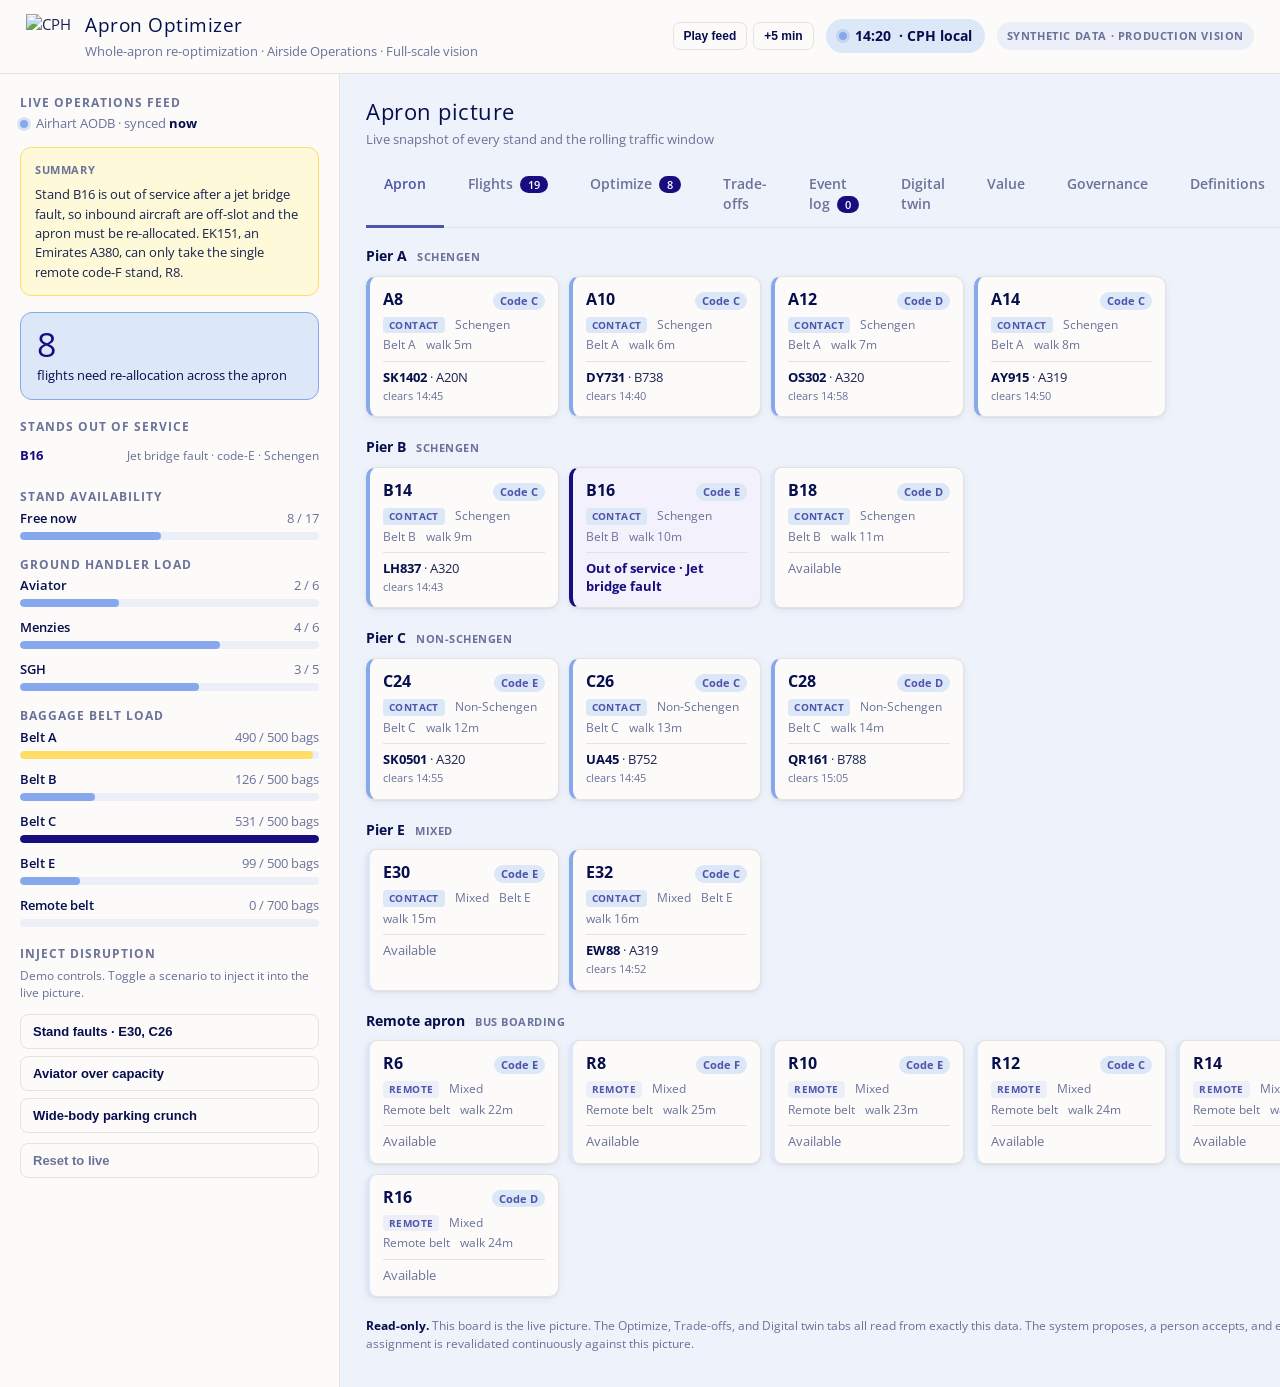
==== commit ead15b9c: "Add Value tab: cost-over-time comparison of four operating policies A dedicated Value tab charts cum" ====
--- a/full-scale/index.html
+++ b/full-scale/index.html
@@ -158,6 +158,18 @@
   .value-tbl .vv.neg { color: var(--muted); }
   .value-tbl .vtot td { border-bottom: none; border-top: 2px solid var(--evening); padding-top: 8px; font-weight: 700; color: var(--midnight); }
   .value-tbl .vtot .vv { color: var(--evening); font-size: 15px; }
+
+  .value-controls { display: flex; align-items: center; gap: 12px; flex-wrap: wrap; margin-bottom: 12px; }
+  .vseg { display: inline-flex; border: 1px solid var(--border); border-radius: 8px; overflow: hidden; }
+  .vseg button { border: none; background: var(--card); color: var(--muted); font-size: 12.5px; font-weight: 600; padding: 6px 13px; cursor: pointer; }
+  .vseg button.on { background: var(--midnight); color: #fff; }
+  .vcases { display: grid; grid-template-columns: repeat(4, 1fr); gap: 12px; margin-top: 14px; }
+  @media (max-width: 1100px) { .vcases { grid-template-columns: repeat(2, 1fr); } }
+  .vcase { display: flex; gap: 10px; align-items: flex-start; background: var(--card); border: 1px solid var(--border); border-radius: 11px; padding: 12px 13px; box-shadow: var(--shadow); }
+  .vc-dot { width: 11px; height: 11px; border-radius: 3px; margin-top: 4px; flex: 0 0 auto; }
+  .vc-l { font-size: 12px; color: var(--muted); font-weight: 600; }
+  .vc-n { font-size: 19px; font-weight: 700; color: var(--midnight); font-variant-numeric: tabular-nums; }
+  .vc-s { font-size: 11.5px; color: var(--twilight); }
 
   .gov-banner { display: flex; gap: 16px; align-items: center; background: var(--horizon); border: 1px solid var(--sky); border-radius: 12px; padding: 16px 18px; margin-bottom: 16px; }
   .gov-tier { flex: 0 0 auto; background: var(--midnight); color: #fff; font-weight: 700; font-size: 15px; padding: 10px 16px; border-radius: 10px; letter-spacing: 0.3px; }
@@ -420,6 +432,7 @@
       <div class="tab" data-tab="pareto" onclick="showTab('pareto')">Trade-offs</div>
       <div class="tab" data-tab="changes" onclick="showTab('changes')">Event log<span class="pill-n" id="changesTabN">0</span></div>
       <div class="tab" data-tab="twin" onclick="showTab('twin')">Digital twin</div>
+      <div class="tab" data-tab="value" onclick="showTab('value')">Value</div>
       <div class="tab" data-tab="gov" onclick="showTab('gov')">Governance</div>
       <div class="tab" data-tab="defs" onclick="showTab('defs')">Definitions</div>
       <div class="tab" data-tab="config" onclick="showTab('config')">Config</div>
@@ -481,6 +494,12 @@
       <button class="btn-primary" id="twinBtn" onclick="runTwin()">Project the chosen strategy forward</button>
 
       <div id="twinUI"></div>
+    </section>
+
+    <section class="tabpane" id="pane-value">
+      <p class="opt-intro">The same disruption, four ways of running the apron. <b>Base</b> does nothing. <b>A</b> optimizes once on the initial picture. <b>B</b> keeps re-optimizing as the picture changes. <b>C</b> re-optimizes and shifts the trade-off to whichever resource is closest to maxing out. The digital twin scores every policy against the same reality, and the cost of the afternoon is integrated in euros. The gap between the curves is the value of optimizing, of optimizing continuously, and of optimizing adaptively.</p>
+      <button class="btn-primary" id="valueBtn" onclick="runValueCases()">Compute value cases</button>
+      <div id="valueUI" style="margin-top:14px"></div>
     </section>
 
     <section class="tabpane" id="pane-gov">
@@ -1725,6 +1744,184 @@
     '<table class="value-tbl"><tbody>' + lines +
     '<tr class="vtot"><td>Net value of this plan</td><td></td><td class="vv">' + eur(v.total) + '</td></tr></tbody></table>' +
     '<p class="cap">Unit costs are assumptions set in the Config tab, not calibrated figures.</p></div>';
+}
+
+/* ===================== Value tab: cost over time, four policies =====================
+   The same disruption reality (a stand fault, E30 and C26) is fed to four operating
+   policies. Base does nothing; A optimizes once on the initial picture and is blind to
+   the fault; B re-optimizes on the current picture; C re-optimizes and shifts weight to
+   the binding resource. The digital twin judges every policy against full reality, and
+   the cost is integrated over the afternoon in euros. Drivers and units are assumptions. */
+const VALUE = { eurDelayMin: 100, eurReaccom: 40 };   // delay-minute (EUROCONTROL ref); per-pax reaccommodation
+const VALUE_CASES = [
+  { id: 'base', label: 'Base · do nothing', color: '#c4bfbb' },
+  { id: 'A', label: 'A · optimize once', color: '#88a8ed' },
+  { id: 'B', label: 'B · keep optimizing', color: '#4e55ab' },
+  { id: 'C', label: 'C · optimize + adapt', color: '#170d81' },
+];
+let valueResult = null, valueMode = 'cum', valueMC = null;
+
+async function valueSolve(weights, disrupt) {
+  const glpk = await window.__glpkReady;
+  const saved = state.disruptions;
+  state.disruptions = { standFaults: false, handlerShortage: false, standCrunch: false, ...disrupt };
+  try {
+    const m = buildModel(weights, glpk);
+    const lp = { name: 'v', objective: { direction: glpk.GLP_MIN, name: 'c', vars: m.objVars }, subjectTo: m.subjectTo, binaries: m.binaries };
+    if (m.bounds) lp.bounds = m.bounds;
+    const res = await glpk.solve(lp, { msglev: glpk.GLP_MSG_OFF, presol: true });
+    return { alloc: allocFromRes(res), towed: towedFromRes(res) };
+  } finally { state.disruptions = saved; }
+}
+
+function valueBaseAlloc() {   // each flight on its planned stand, no optimization
+  const a = {}; reallocFlights().forEach(f => { a[f.id] = f.plannedStand || 'ESC'; }); return a;
+}
+
+// Weights that emphasise whichever reallocation-relievable resource is closest to saturating.
+function bindingWeights(sim) {
+  const qPeak = Math.max(0, ...sim.steps.map(s => Math.max(s.qN / PASSPORT_CAP.N, s.qS / PASSPORT_CAP.S)));
+  const sched = sim.slips / Math.max(1, reallocFlights().length);
+  const binding = qPeak >= sched ? 'passenger' : 'schedule';
+  const w = { passenger: 1, handler: 1, schedule: 1 }; w[binding] = 3;
+  return { weights: w, binding };
+}
+
+// Cost events for one policy, judged against full reality (the stand fault active).
+function valueCostEvents(alloc, towed) {
+  const saved = state.disruptions;
+  state.disruptions = { standFaults: true, handlerShortage: false, standCrunch: false };
+  const u = CONFIG.unit, events = [];
+  try {
+    const realAlloc = {}, stranded = new Set();
+    reallocFlights().forEach(f => {
+      const sid = alloc[f.id], s = sid && sid !== 'ESC' ? standById(sid) : null;
+      if (!s || isStandOOS(s) || CODE_NUM[s.code] < CODE_NUM[f.code]) {
+        stranded.add(f.id); realAlloc[f.id] = 'ESC';
+        events.push({ t: f.predOn, eur: (f.conPax || 0) * u.connection + (f.pax || 0) * VALUE.eurReaccom, kind: 'strand' });
+      } else realAlloc[f.id] = sid;
+    });
+    const realTowed = new Set([...(towed || [])].filter(id => !stranded.has(id)));
+    const sim = simulateTwin(realAlloc, realTowed);
+    reallocFlights().forEach(f => {
+      const sid = realAlloc[f.id]; if (sid === 'ESC') return;
+      if (standById(sid).type === 'remote') events.push({ t: f.predOn, eur: u.busTrip, kind: 'bus' });
+      if (realTowed.has(f.id)) events.push({ t: f.predOn, eur: u.tow, kind: 'tow' });
+    });
+    (sim.riskFlights || []).forEach(r => { if (!stranded.has(r.fid)) events.push({ t: r.t, eur: (r.conPax || 0) * u.connection, kind: 'conn' }); });
+    sim.occ.filter(o => o.extended > 0 && o.dir === 'arr').forEach(o => events.push({ t: o.baseEnd, eur: o.extended * VALUE.eurDelayMin, kind: 'slip' }));
+  } finally { state.disruptions = saved; }
+  events.sort((a, b) => a.t - b.t);
+  return events;
+}
+
+// Cumulative and per-step euro curves sampled at the twin's time steps.
+function valueCurve(events) {
+  const xs = []; for (let t = SIM_T0; t <= SIM_T1; t += SIM_STEP) xs.push(t);
+  let run = 0, i = 0; const cum = [], rate = [];
+  xs.forEach(t => { let e = 0; while (i < events.length && events[i].t <= t) { run += events[i].eur; e += events[i].eur; i++; } cum.push(run); rate.push(e); });
+  return { xs, cum, rate, total: run };
+}
+
+async function valuePolicyAllocs() {
+  const base = { alloc: valueBaseAlloc(), towed: new Set() };
+  const A = await valueSolve(DEFAULT_WEIGHTS, {});                    // initial picture, blind to the fault
+  const B = await valueSolve(DEFAULT_WEIGHTS, { standFaults: true }); // current picture
+  const saved = state.disruptions;
+  state.disruptions = { standFaults: true, handlerShortage: false, standCrunch: false };
+  const bind = bindingWeights(simulateTwin(B.alloc, B.towed));
+  state.disruptions = saved;
+  const C = await valueSolve(bind.weights, { standFaults: true });    // current picture + adapt to binding resource
+  return { policies: { base, A, B, C }, binding: bind.binding };
+}
+
+async function runValueCases() {
+  const btn = document.getElementById('valueBtn'); if (btn) { btn.disabled = true; btn.textContent = 'Computing…'; }
+  try {
+    const { policies, binding } = await valuePolicyAllocs();
+    valueResult = VALUE_CASES.map(c => {
+      const p = policies[c.id], events = valueCostEvents(p.alloc, p.towed);
+      return { ...c, alloc: p.alloc, towed: p.towed, events, curve: valueCurve(events) };
+    });
+    valueResult.binding = binding;
+    valueMC = null;
+    renderValueView();
+  } catch (e) { console.error(e); const el = document.getElementById('valueUI'); if (el) el.innerHTML = '<p class="empty">Compute error: ' + (e.message || e) + '</p>'; }
+  finally { if (btn) { btn.disabled = false; btn.textContent = 'Recompute cases'; } }
+}
+
+// Monte Carlo: hold the four allocations fixed, vary arrival times within each band, re-cost.
+async function runValueMonteCarlo() {
+  if (!valueResult) return;
+  const btn = document.getElementById('valueMcBtn'); if (btn) { btn.disabled = true; btn.textContent = 'Sampling…'; }
+  const draws = 50, rng = mulberry32(20260612);
+  const orig = {}; reallocFlights().forEach(f => orig[f.id] = f.predOn);
+  const per = valueResult.map(() => ({ cum: [], totals: [] }));
+  try {
+    for (let d = 0; d < draws; d++) {
+      reallocFlights().forEach(f => { f.predOn = orig[f.id] + Math.round((rng() * 2 - 1) * (f.predBand || 0)); });
+      valueResult.forEach((c, ci) => { const cu = valueCurve(valueCostEvents(c.alloc, c.towed)); per[ci].cum.push(cu.cum); per[ci].totals.push(cu.total); });
+    }
+  } finally { reallocFlights().forEach(f => f.predOn = orig[f.id]); if (btn) { btn.disabled = false; btn.textContent = 'Re-run Monte Carlo'; } }
+  const pct = (arr, p) => { const s = arr.slice().sort((a, b) => a - b); return s[Math.min(s.length - 1, Math.floor(p / 100 * s.length))]; };
+  const n = valueResult[0].curve.xs.length;
+  valueMC = valueResult.map((c, ci) => {
+    const lo = [], hi = [], mean = [];
+    for (let k = 0; k < n; k++) { const col = per[ci].cum.map(r => r[k]); lo.push(pct(col, 10)); hi.push(pct(col, 90)); mean.push(col.reduce((a, b) => a + b, 0) / col.length); }
+    return { lo, hi, mean, meanTotal: per[ci].totals.reduce((a, b) => a + b, 0) / draws };
+  });
+  const baseTot = per[0].totals, cTot = per[3].totals;
+  valueMC.cBeatsBase = Math.round(cTot.filter((v, i) => v < baseTot[i]).length / draws * 100);
+  valueMC.draws = draws;
+  renderValueView();
+}
+
+function setValueMode(m) { valueMode = m; renderValueView(); }
+
+function renderValueView() {
+  const el = document.getElementById('valueUI'); if (!el) return;
+  if (!valueResult) { el.innerHTML = '<p class="cap">Click <b>Compute value cases</b> to run the four operating policies against the same disruption and chart their cost over the afternoon.</p>'; return; }
+  const metric = valueMode;
+  const W = 900, H = 360, pl = 64, pb = 44, pt = 16, pr = 132;
+  const xs = valueResult[0].curve.xs;
+  const vals = valueResult.flatMap(c => c.curve[metric]).concat(valueMC ? valueMC.flatMap(m => m.hi) : []);
+  const ymax = Math.max(1, ...vals);
+  const sx = t => pl + (t - SIM_T0) / (SIM_T1 - SIM_T0) * (W - pl - pr);
+  const sy = v => (H - pb) - v / ymax * (H - pb - pt);
+  let svg = '';
+  for (let gy = 0; gy <= 4; gy++) { const v = ymax * gy / 4, y = sy(v); svg += '<line x1="' + pl + '" y1="' + y.toFixed(1) + '" x2="' + (W - pr) + '" y2="' + y.toFixed(1) + '" stroke="#eef2fa"/><text x="' + (pl - 8) + '" y="' + (y + 3).toFixed(1) + '" font-size="10" fill="#6b7299" text-anchor="end">' + eur(v) + '</text>'; }
+  for (let tk = SIM_T0; tk <= SIM_T1; tk += 30) svg += '<text x="' + sx(tk).toFixed(1) + '" y="' + (H - pb + 16) + '" font-size="10" fill="#6b7299" text-anchor="middle">' + fmt(tk) + '</text>';
+  if (valueMC) valueResult.forEach((c, ci) => {
+    const m = valueMC[ci]; let up = '', dn = '';
+    xs.forEach((t, k) => { up += sx(t).toFixed(1) + ',' + sy(metric === 'cum' ? m.hi[k] : c.curve.rate[k]).toFixed(1) + ' '; });
+    for (let k = xs.length - 1; k >= 0; k--) up += sx(xs[k]).toFixed(1) + ',' + sy(metric === 'cum' ? m.lo[k] : c.curve.rate[k]).toFixed(1) + ' ';
+    if (metric === 'cum') svg += '<polygon points="' + up + '" fill="' + c.color + '" fill-opacity="0.12"/>';
+  });
+  valueResult.forEach(c => {
+    const pts = xs.map((t, k) => sx(t).toFixed(1) + ',' + sy(c.curve[metric][k]).toFixed(1)).join(' ');
+    svg += '<polyline points="' + pts + '" fill="none" stroke="' + c.color + '" stroke-width="2.4"/>';
+  });
+  svg += '<line x1="' + pl + '" y1="' + pt + '" x2="' + pl + '" y2="' + (H - pb) + '" stroke="#c4bfbb"/><line x1="' + pl + '" y1="' + (H - pb) + '" x2="' + (W - pr) + '" y2="' + (H - pb) + '" stroke="#c4bfbb"/>';
+  svg += '<text x="14" y="' + (H / 2) + '" font-size="11" fill="#6b7299" text-anchor="middle" transform="rotate(-90 14 ' + (H / 2) + ')">' + (metric === 'cum' ? 'Cumulative cost (€)' : 'Cost rate (€ / 5 min)') + '</text>';
+  valueResult.forEach((c, i) => { const ly = pt + 8 + i * 20, lx = W - pr + 12; svg += '<line x1="' + lx + '" y1="' + ly + '" x2="' + (lx + 18) + '" y2="' + ly + '" stroke="' + c.color + '" stroke-width="3"/><text x="' + (lx + 24) + '" y="' + (ly + 4) + '" font-size="11" fill="#1b2350">' + c.label + '</text>'; });
+
+  const baseTot = valueResult[0].curve.total;
+  const cards = valueResult.map(c => {
+    const save = baseTot - c.curve.total;
+    const sub = c.id === 'base' ? 'the do-nothing baseline'
+      : 'saves ' + eur(save) + ' vs do nothing' + (valueMC ? ' · exp. ' + eur(baseTot - valueMC[valueResult.indexOf(c)].meanTotal) : '');
+    return '<div class="vcase"><div class="vc-dot" style="background:' + c.color + '"></div><div><div class="vc-l">' + c.label + '</div>' +
+      '<div class="vc-n">' + eur(c.curve.total) + '</div><div class="vc-s">' + sub + '</div></div></div>';
+  }).join('');
+
+  el.innerHTML =
+    '<div class="value-controls"><div class="vseg"><button class="' + (valueMode === 'cum' ? 'on' : '') + '" onclick="setValueMode(\'cum\')">Cumulative €</button>' +
+    '<button class="' + (valueMode === 'rate' ? 'on' : '') + '" onclick="setValueMode(\'rate\')">Cost rate</button></div>' +
+    '<button class="btn-ghost" id="valueMcBtn" onclick="runValueMonteCarlo()">' + (valueMC ? 'Re-run Monte Carlo' : 'Add Monte Carlo band') + '</button>' +
+    (valueMC ? '<span class="chip ok">Case C beats Base in <b>' + valueMC.cBeatsBase + '%</b> of ' + valueMC.draws + ' scenarios</span>' : '') + '</div>' +
+    '<div class="gantt-box"><svg width="100%" viewBox="0 0 ' + W + ' ' + H + '" preserveAspectRatio="xMidYMid meet" style="max-height:380px">' + svg + '</svg></div>' +
+    '<div class="vcases">' + cards + '</div>' +
+    '<p class="cap">All four policies face the same reality: a stand fault (E30, C26). Case A optimizes once before the fault is known, so the twin catches its plan on failed stands; B and C re-optimize against the current picture, and C shifts weight to the binding resource (' + (valueResult.binding || 'passenger') + '). The twin judges every policy against full reality. Cost drivers (€' + CONFIG.unit.connection + '/connection, €' + VALUE.eurDelayMin + '/delay-minute, €' + CONFIG.unit.busTrip + '/bus, €' + CONFIG.unit.tow + '/tow) are assumptions set in Config.</p>';
 }
 
 /* ----------------------- Pareto trade-off front -----------------------
@@ -2550,6 +2747,7 @@
   pareto: ['Trade-off front', 'Non-dominated strategies, the human chooses which to accept'],
   changes: ['Event log', 'Decisions, strategy changes, and picture changes, continuously revalidated against the live picture'],
   twin: ['Digital twin', 'Project the chosen allocation forward to reveal the cascade'],
+  value: ['Business value over time', 'Four operating policies against the same disruption, cost integrated in euros'],
   gov: ['Governance and EU AI Act', 'How the system is classified and what keeps it compliant'],
   defs: ['Definitions', 'The concepts, scores, and units behind the solution'],
   config: ['Config', 'Governed policy constants. A change re-runs the optimization. Defaults reproduce the base scenario'],
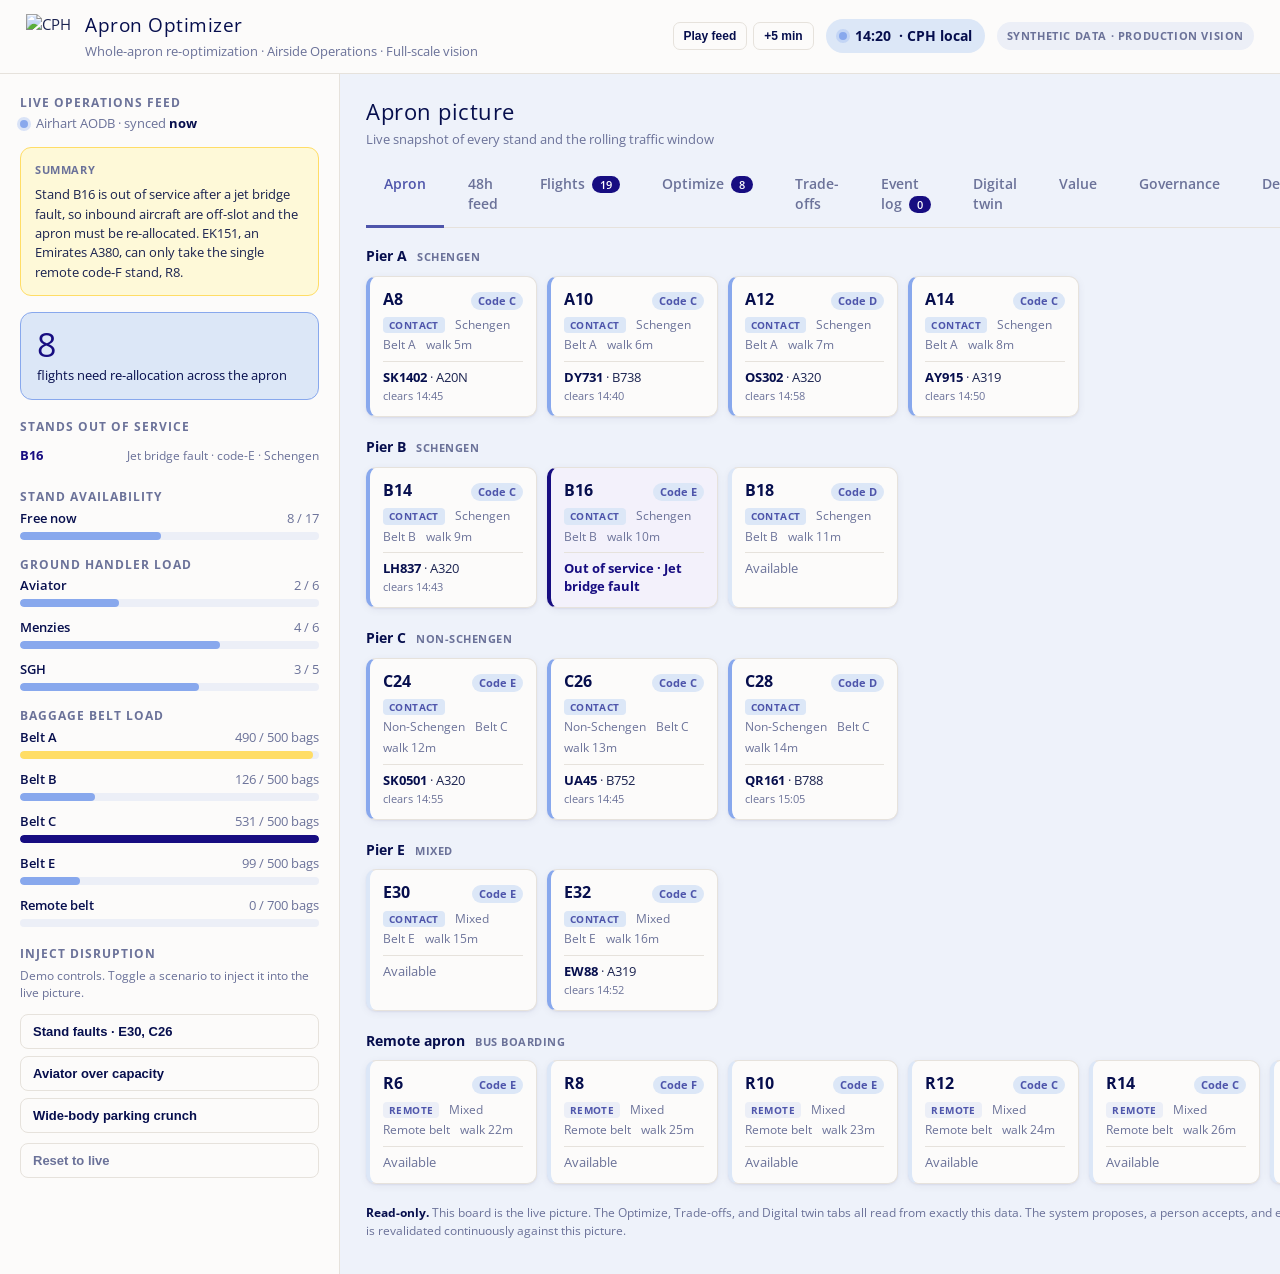
==== commit b38cbe4a: "POC v4.2: 48-hour feed time engine (play/scrub/speed + live picture) Add the V4 clock that plays the" ====
--- a/full-scale/index.html
+++ b/full-scale/index.html
@@ -264,6 +264,15 @@
   .tw-card .val small { font-size: 12px; color: var(--muted); font-family: 'Open Sans', sans-serif; }
   .tw-card .val.warn { color: #8a6d00; } .tw-card .val.crit { color: var(--evening); }
   .tw-card svg { display: block; margin-top: 5px; }
+  #feedNow .tw-cards { grid-template-columns: repeat(4, 1fr); }
+  @media (max-width: 1080px) { #feedNow .tw-cards { grid-template-columns: repeat(2, 1fr); } }
+  .feed-bar { display: flex; align-items: center; gap: 12px; flex-wrap: wrap; background: var(--card); border: 1px solid var(--border); border-radius: 12px; padding: 12px 16px; box-shadow: var(--shadow); margin-bottom: 16px; }
+  .feed-bar .btn-ghost { background: #f6f8fd; color: var(--midnight); border: 1px solid var(--border); border-radius: 8px; padding: 9px 14px; font-weight: 600; font-size: 13px; cursor: pointer; }
+  .feed-scrub { flex: 1 1 240px; min-width: 180px; accent-color: var(--twilight); }
+  .feed-clock { font-family: 'CPH Airfield', 'Open Sans', sans-serif; font-size: 16px; color: var(--midnight); font-variant-numeric: tabular-nums; min-width: 118px; text-align: center; }
+  .feed-speed { display: inline-flex; gap: 4px; }
+  .feed-speed button { background: #f6f8fd; border: 1px solid var(--border); border-radius: 6px; padding: 6px 8px; font-size: 12px; font-variant-numeric: tabular-nums; cursor: pointer; color: var(--muted); }
+  .feed-speed button.on { background: var(--midnight); color: #fff; border-color: var(--midnight); }
   .evt { display: flex; gap: 10px; font-size: 12.5px; padding: 7px 0; border-bottom: 1px solid var(--border); }
   .evt:last-child { border-bottom: none; }
   .evt.future { opacity: 0.38; }
@@ -427,6 +436,7 @@
 
     <div class="tabs">
       <div class="tab active" data-tab="apron" onclick="showTab('apron')">Apron</div>
+      <div class="tab" data-tab="feed" onclick="showTab('feed')">48h feed</div>
       <div class="tab" data-tab="flights" onclick="showTab('flights')">Flights<span class="pill-n" id="flightTabN">0</span></div>
       <div class="tab" data-tab="optimize" onclick="showTab('optimize')">Optimize<span class="pill-n" id="optTabN">0</span></div>
       <div class="tab" data-tab="pareto" onclick="showTab('pareto')">Trade-offs</div>
@@ -441,6 +451,11 @@
     <section class="tabpane active" id="pane-apron">
       <div id="apronView"></div>
       <p class="note"><b>Read-only.</b> This board is the live picture. The Optimize, Trade-offs, and Digital twin tabs all read from exactly this data. The system proposes, a person accepts, and every committed assignment is revalidated continuously against this picture.</p>
+    </section>
+
+    <section class="tabpane" id="pane-feed">
+      <p class="opt-intro">A full 48-hour schedule on 18 stands, generated with realistic diurnal traffic, rotation chains, and propagated early-turnaround delays. Press play to run the operating day forward at one simulated minute per real second, or scrub to any point. The live picture below the timeline is derived from the clock. This feed is the V4 backbone the continuous optimizer and the realized-cost ledger build on.</p>
+      <div id="feedUI"></div>
     </section>
 
     <section class="tabpane" id="pane-flights">
@@ -695,6 +710,84 @@
   { id: 'R14', type: 'remote', code: 'C', zone: 'M', belt: 'Remote belt', walk: 26, oos: false },
   { id: 'R16', type: 'remote', code: 'D', zone: 'M', belt: 'Remote belt', walk: 24, oos: false },
 ];
+
+/* ===== Phase V4.1: 48-hour schedule generator =====
+   Deterministic and seeded. Produces ~250 arrivals and their linked departures across
+   48 hours (sim-minutes 0..2880) on the 18 stands, with a diurnal traffic pattern,
+   aircraft rotation chains, and seeded delays in early-morning turnarounds that
+   propagate downstream ("Forsinkelser i tidlige turnarounds"). Synthetic data. */
+const SIM_HORIZON = 48 * 60;   // 2880 sim-minutes
+const SCHED_AC = [
+  { ac: 'A320', code: 'C', pax: 174, turn: 50 }, { ac: 'A319', code: 'C', pax: 141, turn: 45 },
+  { ac: 'B738', code: 'C', pax: 186, turn: 50 }, { ac: 'A21N', code: 'C', pax: 206, turn: 55 },
+  { ac: 'E190', code: 'C', pax: 106, turn: 40 }, { ac: 'AT76', code: 'C', pax: 78, turn: 35 },
+  { ac: 'A20N', code: 'C', pax: 180, turn: 50 }, { ac: 'A359', code: 'E', pax: 314, turn: 90 },
+  { ac: 'B788', code: 'E', pax: 256, turn: 85 },
+];
+const SCHED_CAR = [
+  { c: 'SAS', pre: 'SK', h: 'Aviator' }, { c: 'Norwegian', pre: 'DY', h: 'Aviator' },
+  { c: 'Lufthansa', pre: 'LH', h: 'Menzies' }, { c: 'KLM', pre: 'KL', h: 'Menzies' },
+  { c: 'Finnair', pre: 'AY', h: 'Menzies' }, { c: 'Eurowings', pre: 'EW', h: 'SGH' },
+  { c: 'Wideroe', pre: 'WF', h: 'SGH' }, { c: 'British A.', pre: 'BA', h: 'Menzies' },
+  { c: 'Austrian', pre: 'OS', h: 'SGH' }, { c: 'Swiss', pre: 'LX', h: 'Menzies' },
+];
+const ROUTES_S = ['OSL', 'ARN', 'GOT', 'BGO', 'TRD', 'HEL', 'FRA', 'MUC', 'AMS', 'CDG', 'VIE', 'ZRH', 'BCN', 'MAD', 'MXP', 'DUS', 'HAM', 'GVA'];
+const ROUTES_N = ['LHR', 'MAN', 'DUB', 'EDI', 'IST', 'DXB', 'DOH', 'JFK', 'EWR', 'SIN'];
+const DIURNAL = [0.10, 0.05, 0.05, 0.10, 0.35, 0.85, 1.45, 1.60, 1.30, 1.05, 0.95, 1.05, 1.20, 1.10, 1.00, 1.10, 1.45, 1.55, 1.30, 1.00, 0.70, 0.45, 0.30, 0.18];
+
+function generate48hSchedule() {
+  const rng = mulberry32(20260612);
+  const pick = a => a[Math.floor(rng() * a.length)];
+  const weightAt = m => DIURNAL[Math.floor((m % 1440) / 60)];
+  function nextEntry() { for (let k = 0; k < 80; k++) { const m = Math.floor(rng() * SIM_HORIZON); if (rng() < weightAt(m) / 1.6) return m; } return Math.floor(rng() * SIM_HORIZON); }
+  const flights = []; let tail = 0, arrivals = 0; const TARGET = 250;
+  while (arrivals < TARGET) {
+    const acDef = pick(SCHED_AC), car = pick(SCHED_CAR);
+    const tailId = 'OY-' + String.fromCharCode(65 + tail % 26) + String.fromCharCode(65 + Math.floor(tail / 26) % 26) + (tail % 10); tail++;
+    const legs = 1 + Math.floor(rng() * 4);
+    let schedOn = nextEntry(), carried = 0;
+    for (let leg = 0; leg < legs && schedOn < SIM_HORIZON; leg++) {
+      if (arrivals >= TARGET + 20) break;
+      const zone = acDef.code === 'E' ? (rng() < 0.6 ? 'N' : 'S') : (rng() < 0.28 ? 'N' : 'S');
+      const from = pick(zone === 'N' ? ROUTES_N : ROUTES_S);
+      const hod = schedOn % 1440;
+      const extraTurn = (leg === 0 && hod >= 300 && hod <= 540 && rng() < 0.30) ? 30 + Math.floor(rng() * 45) : 0;
+      const baseTurn = acDef.turn + Math.floor(rng() * 12), turn = baseTurn + extraTurn;
+      const predOn = schedOn + carried;
+      const pax = Math.round(acDef.pax * (0.7 + rng() * 0.3)), conPax = Math.round(pax * (0.12 + rng() * 0.25));
+      const band = 3 + Math.floor(rng() * 7);
+      const arr = { id: car.pre + (100 + Math.floor(rng() * 8899)) + (leg ? 'L' + leg : ''), tail: tailId, carrier: car.c, from, dir: 'arr',
+        ac: acDef.ac, code: acDef.code, zone, handler: car.h, schedOn, predOn, predBand: band, dwell: turn, pax, bags: Math.round(pax * 0.82),
+        conPax, minCon: 30 + Math.floor(rng() * 25), rotLeg: leg, delayMin: carried };
+      flights.push(arr); arrivals++;
+      const to = pick(zone === 'N' ? ROUTES_N : ROUTES_S);
+      const dep = { id: car.pre + (100 + Math.floor(rng() * 8899)) + 'D' + leg, tail: tailId, carrier: car.c, to, dir: 'dep', ac: acDef.ac,
+        code: acDef.code, zone, handler: car.h, schedOn: schedOn + baseTurn, predOn: predOn + turn, predBand: band, dwell: 0, pax,
+        bags: arr.bags, conPax: 0, minCon: 0, rotLeg: leg, arrId: arr.id, delayMin: (predOn + turn) - (schedOn + baseTurn) };
+      arr.depId = dep.id; flights.push(dep);
+      carried = Math.max(0, (predOn + turn) - (schedOn + baseTurn) - 12);   // recover ~12 min of buffer per leg
+      schedOn = schedOn + baseTurn + 60 + Math.floor(rng() * 200);
+      if ((schedOn % 1440) < 300) break;   // a deep-night next leg means the aircraft remains overnight instead
+    }
+  }
+  flights.sort((a, b) => a.predOn - b.predOn);
+  assignPlannedStands(flights);
+  return flights;
+}
+
+// Greedy planned stands: arrivals reserve [on-block, off-block]; departures inherit their arrival's stand.
+function assignPlannedStands(flights) {
+  const occ = {}; STANDS.forEach(s => occ[s.id] = []);
+  const byId = {}; flights.forEach(f => byId[f.id] = f);
+  flights.filter(f => f.dir === 'arr').forEach(f => {
+    const fs = f.predOn, fe = f.predOn + (f.dwell || 45);
+    const cand = STANDS.find(s => CODE_NUM[s.code] >= CODE_NUM[f.code] && (s.zone === 'M' || s.zone === f.zone) &&
+      !occ[s.id].some(w => fs < w[1] + 5 && w[0] < fe + 5));
+    f.plannedStand = cand ? cand.id : null;
+    if (cand) occ[cand.id].push([fs, fe]);
+  });
+  flights.filter(f => f.dir === 'dep').forEach(f => { const a = byId[f.arrId]; f.plannedStand = a ? a.plannedStand : null; });
+}
 
 /* Flights.
    needsRealloc = true  -> part of the disruption set the optimizer must place.
@@ -2740,8 +2833,101 @@
   }
 }
 
+/* ===================== Phase V4.2: 48-hour feed engine =====================
+   The 48-hour schedule plays forward. The clock is the source of truth; the live
+   picture (inbound / on-stand / departed) is derived from it. Playback paces sim-time
+   over real-time: one sim-minute per one real-second at base, scaled by the speed slider.
+   The V3 snapshot tabs are untouched; this feed is the V4 backbone the continuous
+   optimizer (V4.3) and realized-cost ledger (V4.6) build on. */
+let FEED = generate48hSchedule();
+const V4_SPEEDS = [0.1, 0.25, 0.5, 1, 2, 5, 10];
+const v4 = { now: 0, playing: false, speedIdx: 3, raf: null, lastTs: null };
+
+function v4fmt(m) { const t = Math.max(0, Math.min(SIM_HORIZON, m)); const day = Math.floor(t / 1440) + 1; const hm = Math.floor(t % 1440); return 'Day ' + day + ' ' + pad(Math.floor(hm / 60)) + ':' + pad(Math.floor(hm % 60)); }
+
+function flightPhase(f, t) {
+  if (f.dir === 'arr') { const on = f.predOn, off = on + (f.dwell || 45); return t < on ? 'inbound' : t < off ? 'onstand' : 'departed'; }
+  return t < f.predOn ? 'scheduled' : 'departed';
+}
+
+function v4Tick(ts) {
+  if (!v4.playing) return;
+  if (v4.lastTs == null) v4.lastTs = ts;
+  const dtReal = Math.min(0.25, (ts - v4.lastTs) / 1000); v4.lastTs = ts;   // seconds, capped to avoid jumps on refocus
+  v4.now = Math.min(SIM_HORIZON, v4.now + dtReal * V4_SPEEDS[v4.speedIdx]);  // 1 sim-min per real-sec at base
+  v4Frame();
+  if (v4.now >= SIM_HORIZON) { v4.playing = false; v4.raf = null; v4Controls(); }
+  else v4.raf = requestAnimationFrame(v4Tick);
+}
+function v4Play() {
+  if (v4.playing) { v4.playing = false; if (v4.raf) cancelAnimationFrame(v4.raf); v4.raf = null; }
+  else { if (v4.now >= SIM_HORIZON) v4.now = 0; v4.playing = true; v4.lastTs = null; v4.raf = requestAnimationFrame(v4Tick); }
+  v4Controls();
+}
+function v4Scrub(m) { v4.now = Math.max(0, Math.min(SIM_HORIZON, +m)); v4Frame(); }
+function v4SetSpeed(i) { v4.speedIdx = +i; v4Controls(); }
+function v4Reset() { v4.playing = false; if (v4.raf) cancelAnimationFrame(v4.raf); v4.raf = null; v4.now = 0; v4Render(); }
+
+function v4Render() {
+  const el = document.getElementById('feedUI'); if (!el) return;
+  el.innerHTML =
+    '<div id="feedControls"></div>' +
+    '<div id="feedNow"></div>' +
+    '<div class="gantt-box"><h4>48-hour stand occupancy <span class="band">planned schedule, ' + FEED.filter(f => f.dir === 'arr').length + ' arrivals on 18 stands</span></h4>' +
+    '<p class="hint">Each bar is a turnaround on its planned stand. Deep blue is a flight carrying a propagated early-turnaround delay. The amber line is the current feed time.</p>' +
+    '<div id="feedGantt"></div></div>';
+  v4Controls(); v4Gantt(); v4Frame();
+}
+
+function v4Controls() {
+  const el = document.getElementById('feedControls'); if (!el) return;
+  el.innerHTML = '<div class="feed-bar">' +
+    '<button class="twin-play" onclick="v4Play()">' + (v4.playing ? 'Pause' : 'Play') + '</button>' +
+    '<button class="btn-ghost" onclick="v4Reset()">Reset</button>' +
+    '<input type="range" class="feed-scrub" min="0" max="' + SIM_HORIZON + '" value="' + Math.round(v4.now) + '" oninput="v4Scrub(this.value)">' +
+    '<span class="feed-clock">' + v4fmt(v4.now) + '</span>' +
+    '<span class="feed-speed">' + V4_SPEEDS.map((s, i) => '<button class="' + (i === v4.speedIdx ? 'on' : '') + '" onclick="v4SetSpeed(' + i + ')">' + s + 'x</button>').join('') + '</span></div>';
+}
+
+function v4Gantt() {
+  const el = document.getElementById('feedGantt'); if (!el) return;
+  const stands = STANDS.map(s => s.id);
+  const W = 1100, rowH = 16, padL = 46, padT = 22, padB = 4, H = padT + stands.length * rowH + padB;
+  const x = m => padL + m / SIM_HORIZON * (W - padL - 10);
+  const rowY = {}; stands.forEach((sid, i) => rowY[sid] = padT + i * rowH);
+  let svg = '';
+  for (let d = 0; d <= 48; d += 6) { const xx = x(d * 60); svg += '<line x1="' + xx.toFixed(1) + '" y1="' + padT + '" x2="' + xx.toFixed(1) + '" y2="' + (H - padB) + '" stroke="#eef2fa"/><text x="' + xx.toFixed(1) + '" y="14" font-size="9.5" fill="#6b7299" text-anchor="middle">' + (d < 24 ? 'D1 ' + pad(d) : 'D2 ' + pad(d - 24)) + '</text>'; }
+  stands.forEach(sid => { const y = rowY[sid]; svg += '<text x="6" y="' + (y + rowH / 2 + 3) + '" font-size="9" font-weight="700" fill="#1b2350">' + sid + '</text>'; });
+  FEED.filter(f => f.dir === 'arr' && f.plannedStand && rowY[f.plannedStand] != null).forEach(f => {
+    const y = rowY[f.plannedStand], bx = x(f.predOn), bw = Math.max(1.2, x(f.predOn + (f.dwell || 45)) - bx);
+    const fill = f.delayMin > 0 ? '#170d81' : f.zone === 'N' ? '#88a8ed' : '#4e55ab';
+    svg += '<rect x="' + bx.toFixed(1) + '" y="' + (y + 2) + '" width="' + bw.toFixed(1) + '" height="' + (rowH - 4) + '" rx="1.5" fill="' + fill + '"/>';
+  });
+  svg += '<line id="feedNowLine" x1="0" y1="' + padT + '" x2="0" y2="' + (H - padB) + '" stroke="#ffdd66" stroke-width="2"/>';
+  el.innerHTML = '<svg width="100%" viewBox="0 0 ' + W + ' ' + H + '" preserveAspectRatio="xMidYMid meet" style="max-height:' + (H + 4) + 'px">' + svg + '</svg>';
+  el._geom = { x0: padL, w: W - padL - 10 };
+}
+
+function v4Frame() {
+  const cl = document.querySelector('#feedControls .feed-clock'); if (cl) cl.textContent = v4fmt(v4.now);
+  const sc = document.querySelector('#feedControls .feed-scrub'); if (sc && document.activeElement !== sc) sc.value = Math.round(v4.now);
+  const g = document.getElementById('feedGantt'), nl = document.getElementById('feedNowLine');
+  if (g && g._geom && nl) { const nx = g._geom.x0 + v4.now / SIM_HORIZON * g._geom.w; nl.setAttribute('x1', nx.toFixed(1)); nl.setAttribute('x2', nx.toFixed(1)); }
+  const now = document.getElementById('feedNow'); if (!now) return;
+  const t = v4.now;
+  const onstand = FEED.filter(f => f.dir === 'arr' && flightPhase(f, t) === 'onstand').length;
+  const inbound = FEED.filter(f => f.dir === 'arr' && f.predOn >= t && f.predOn < t + 60).length;
+  const depSoon = FEED.filter(f => f.dir === 'dep' && f.predOn >= t && f.predOn < t + 60).length;
+  now.innerHTML = '<div class="tw-cards">' +
+    '<div class="tw-card"><div class="lbl">Feed time</div><div class="val">' + v4fmt(t) + '</div></div>' +
+    '<div class="tw-card"><div class="lbl">On stand now</div><div class="val">' + onstand + '</div></div>' +
+    '<div class="tw-card"><div class="lbl">Inbound, next 60 min</div><div class="val">' + inbound + '</div></div>' +
+    '<div class="tw-card"><div class="lbl">Departing, next 60 min</div><div class="val">' + depSoon + '</div></div></div>';
+}
+
 const PANE_TITLES = {
   apron: ['Apron picture', 'Live snapshot of every stand and the rolling traffic window'],
+  feed: ['48-hour feed', 'The schedule plays forward; the live picture is derived from the clock'],
   flights: ['Flight schedule', 'Scheduled against ML-predicted on-block times'],
   optimize: ['Whole-apron optimization', 'One pass, solved as a binary mixed-integer program'],
   pareto: ['Trade-off front', 'Non-dominated strategies, the human chooses which to accept'],
@@ -2758,6 +2944,8 @@
   document.querySelectorAll('.tabpane').forEach(p => p.classList.toggle('active', p.id === 'pane-' + name));
   const t = PANE_TITLES[name];
   if (t) { document.getElementById('paneTitle').textContent = t[0]; document.getElementById('paneSub').textContent = t[1]; }
+  if (name === 'feed') v4Render();
+  else if (v4.playing) { v4.playing = false; if (v4.raf) cancelAnimationFrame(v4.raf); v4.raf = null; }
 }
 
 render();
